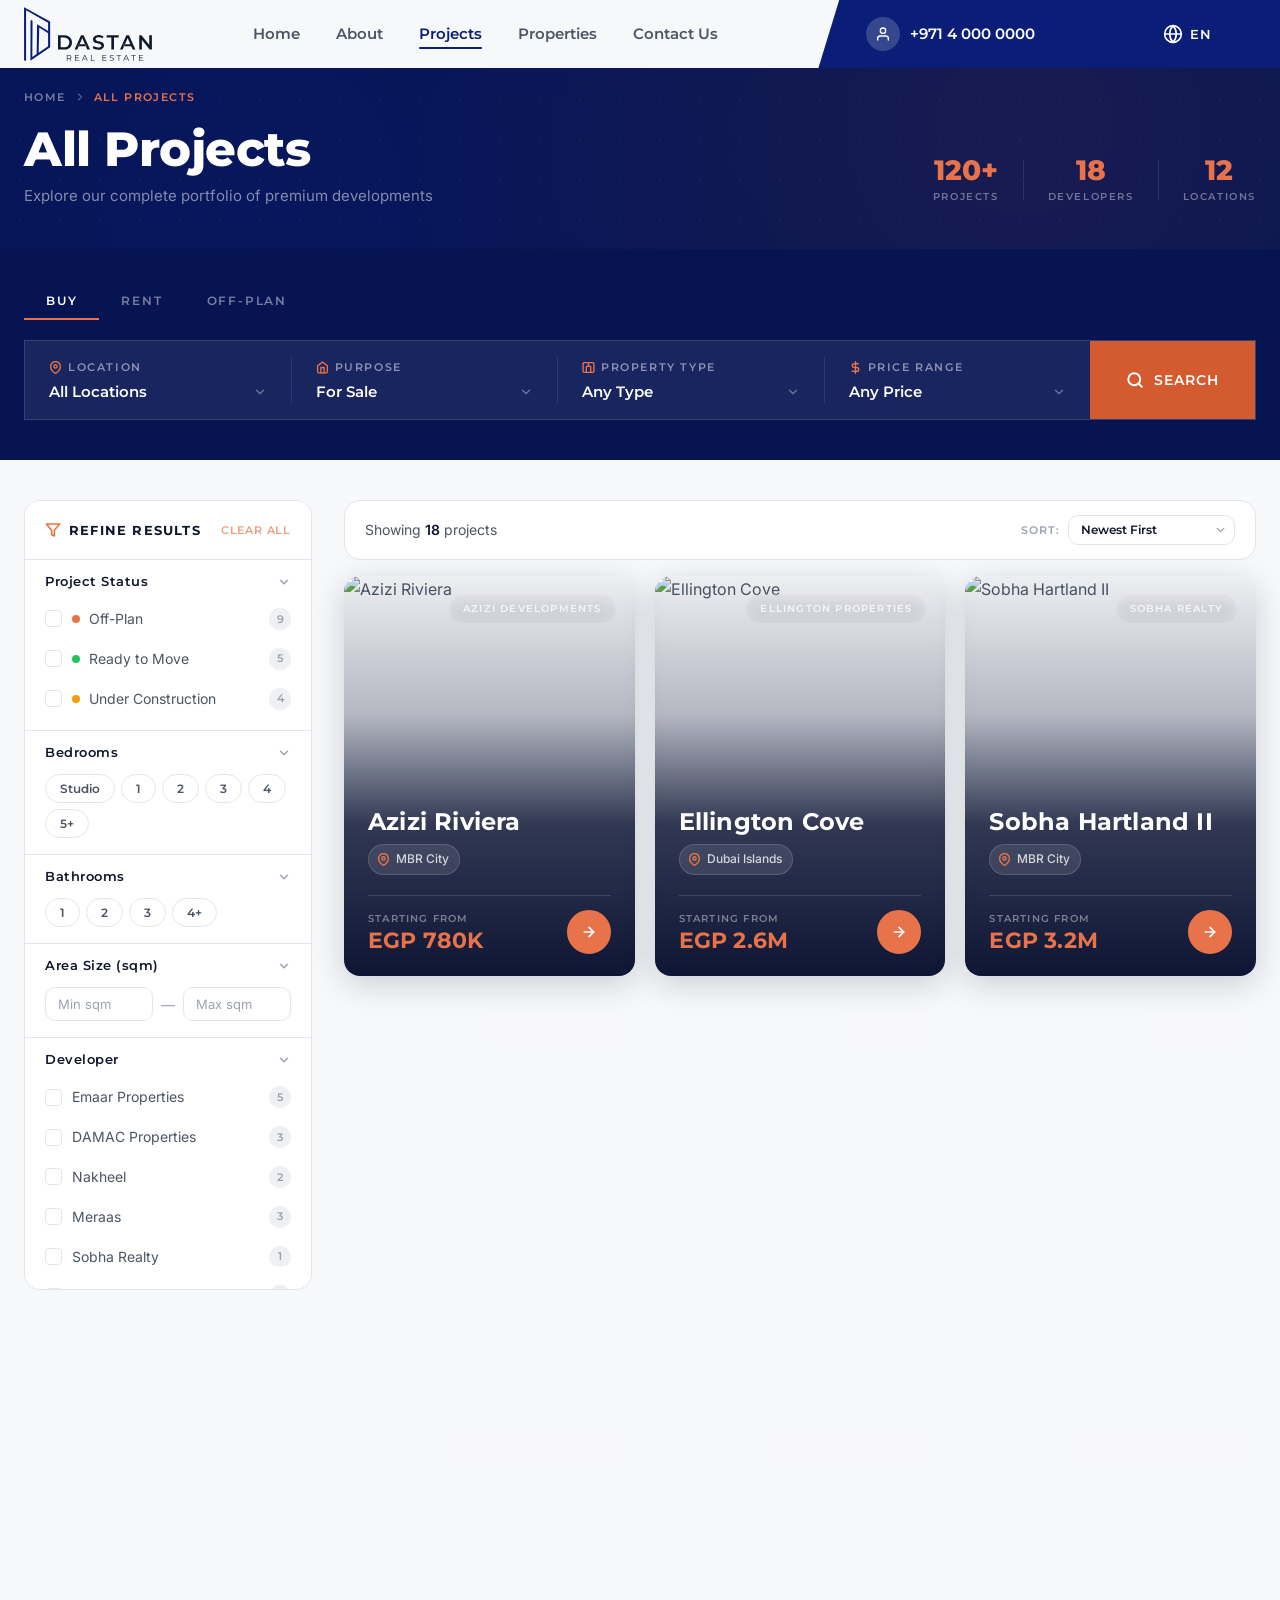
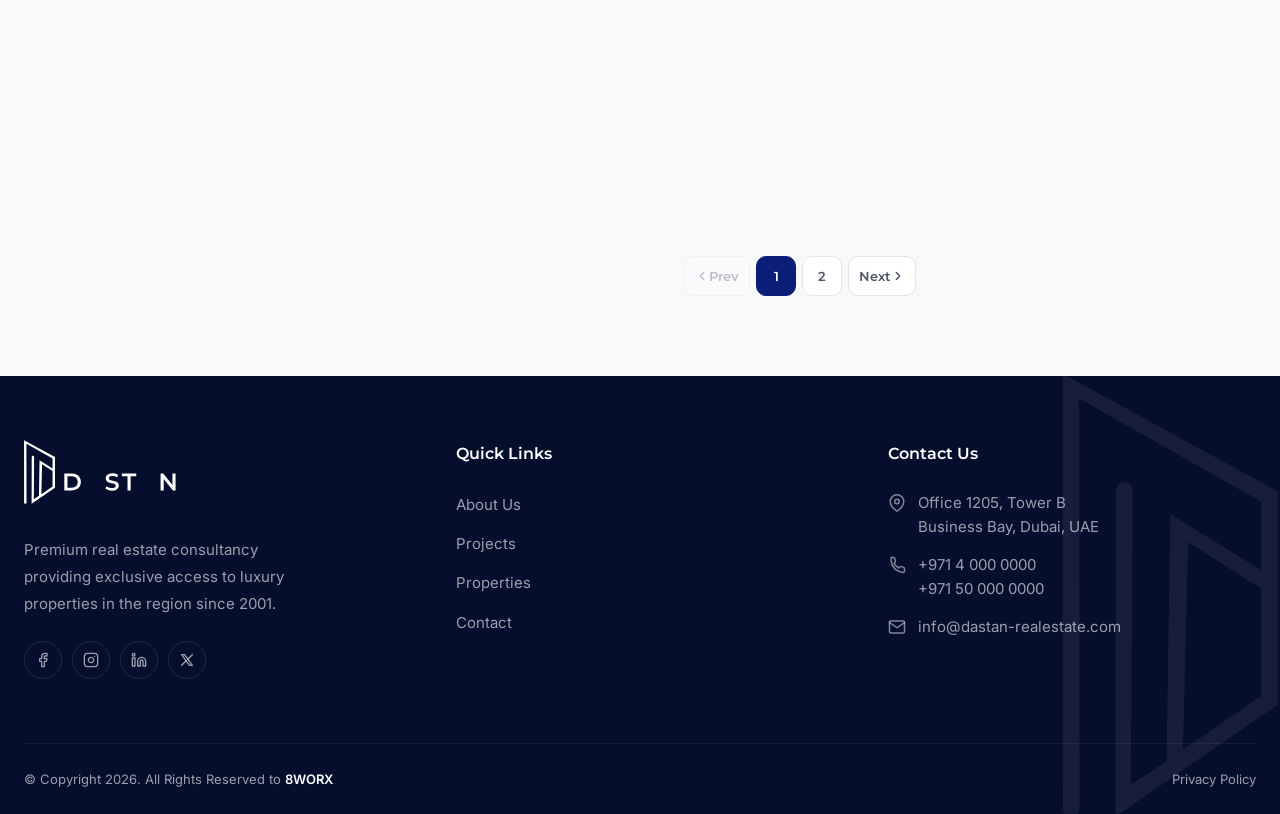
==== projects.html @ 2a930917 "Update header && remove list view" ====
<!doctype html>
<html lang="en">
  <head>
    <meta charset="UTF-8" />
    <meta name="viewport" content="width=device-width, initial-scale=1.0" />
    <meta
      name="description"
      content="Browse all Dastan Real Estate projects — filter by location, type, price, bedrooms, developer and more."
    />
    <title>All Projects — Dastan Real Estate</title>

    <link rel="preconnect" href="https://fonts.googleapis.com" />
    <link rel="preconnect" href="https://fonts.gstatic.com" crossorigin />
    <link
      href="https://fonts.googleapis.com/css2?family=Inter:wght@300;400;500;600;700&family=Montserrat:wght@400;500;600;700;800&display=swap"
      rel="stylesheet"
    />
    <link
      rel="stylesheet"
      href="https://cdn.jsdelivr.net/npm/swiper@11/swiper-bundle.min.css"
    />
    <link rel="stylesheet" href="css/style.css" />
    <link rel="stylesheet" href="css/projects.css" />
    <link rel="icon" type="image/svg+xml" href="assets/favicon.svg" />
  </head>
  <body class="projects-body">
    <!-- ========== NAVBAR ========== -->
    <nav class="navbar" id="navbar">
      <div class="container navbar__inner">
        <a
          href="index.html"
          class="navbar__logo"
          aria-label="Dastan Real Estate — home"
        >
          <svg
            class="navbar__logo-svg"
            viewBox="0 0 488 206"
            fill="none"
            xmlns="http://www.w3.org/2000/svg"
          >
            <path
              fill-rule="evenodd"
              clip-rule="evenodd"
              d="M99.7 55.09V153.6L24.49 205.39L24.83 54.73C24.79 53.7 25.16 52.72 25.86 51.96C26.55 51.19 27.51 50.75 28.55 50.71C29.56 50.7 30.55 51.02 31.32 51.73C32.09 52.44 32.54 53.39 32.58 54.43L31.69 190.63L48.21 179.72L49.99 65.45L91.95 91.35V59.81L7.87 12.09L8.03999 201.34C8.13999 203.46 6.48 205.28 4.34 205.38L4.16 205.39C2.09 205.39 0.389993 203.75 0.289993 201.68L0.169998 0.559998L99.7 55.09ZM58.2 78.4L55.78 174.37L91.95 149.57V100.07L58.2 78.4Z"
              fill="#0A1E77"
            />
            <path
              fill-rule="evenodd"
              clip-rule="evenodd"
              d="M129.78 162.21V107.98H153.48C159.373 107.98 164.54 109.117 168.98 111.39C173.42 113.663 176.88 116.813 179.36 120.84C181.84 124.873 183.08 129.627 183.08 135.1C183.08 140.52 181.84 145.257 179.36 149.31C176.88 153.363 173.42 156.527 168.98 158.8C164.54 161.073 159.373 162.21 153.48 162.21H129.78ZM139.85 153.69H153.02C157.093 153.69 160.62 152.917 163.6 151.37C166.567 149.817 168.86 147.643 170.48 144.85C172.113 142.063 172.93 138.813 172.93 135.1C172.93 131.327 172.113 128.06 170.48 125.3C168.86 122.54 166.567 120.383 163.6 118.83C160.62 117.283 157.093 116.51 153.02 116.51H139.85V153.69Z"
              fill="currentColor"
            />
            <path
              fill-rule="evenodd"
              clip-rule="evenodd"
              d="M193.07 162.21L217.47 107.99H227.38L251.87 162.21H241.33L235.94 149.66H239.01L236.3 141.76H232.55L222.35 118.03L212.2 141.76H207.01L204.3 149.66H208.82L203.45 162.21H193.07ZM235.95 149.66L232.55 141.76H212.2L208.82 149.66H235.95Z"
              fill="currentColor"
            />
            <path
              d="M212.2 141.76H207.01L204.3 149.66H208.82L212.2 141.76Z"
              fill="currentColor"
            />
            <path
              d="M235.95 149.66H239.01L236.3 141.76H232.55L235.95 149.66Z"
              fill="currentColor"
            />
            <path
              d="M283.32 162.98C279.087 162.98 275.033 162.373 271.16 161.16C267.28 159.953 264.207 158.39 261.94 156.47L265.43 148.65C267.59 150.357 270.273 151.777 273.48 152.91C276.68 154.05 279.96 154.62 283.32 154.62C286.16 154.613 288.457 154.3 290.21 153.68C291.97 153.067 293.263 152.23 294.09 151.17C294.91 150.117 295.323 148.917 295.33 147.57C295.33 145.923 294.733 144.593 293.54 143.58C292.353 142.573 290.817 141.77 288.93 141.17C287.05 140.577 284.96 140.027 282.66 139.52C280.36 138.993 278.063 138.383 275.77 137.69C273.463 136.997 271.37 136.093 269.49 134.98C267.603 133.873 266.067 132.39 264.88 130.53C263.693 128.67 263.1 126.293 263.1 123.4C263.093 120.46 263.88 117.76 265.46 115.3C267.033 112.853 269.433 110.893 272.66 109.42C275.893 107.94 279.987 107.2 284.94 107.2C288.193 107.207 291.42 107.623 294.62 108.45C297.827 109.277 300.617 110.463 302.99 112.01L299.82 119.84C297.387 118.393 294.88 117.32 292.3 116.62C289.72 115.92 287.243 115.57 284.87 115.57C282.083 115.57 279.823 115.907 278.09 116.58C276.357 117.253 275.093 118.13 274.3 119.21C273.493 120.297 273.09 121.537 273.09 122.93C273.097 124.583 273.677 125.913 274.83 126.92C275.997 127.927 277.523 128.713 279.41 129.28C281.29 129.853 283.393 130.41 285.72 130.95C288.047 131.497 290.357 132.103 292.65 132.77C294.943 133.443 297.037 134.323 298.93 135.41C300.817 136.497 302.337 137.967 303.49 139.82C304.657 141.68 305.24 144.03 305.24 146.87C305.24 149.763 304.453 152.437 302.88 154.89C301.307 157.343 298.893 159.307 295.64 160.78C292.38 162.247 288.273 162.98 283.32 162.98Z"
              fill="currentColor"
            />
            <path
              d="M333.21 162.21V116.5H315.23V107.98H361.25V116.5H343.27V162.21H333.21Z"
              fill="currentColor"
            />
            <path
              fill-rule="evenodd"
              clip-rule="evenodd"
              d="M366.2 162.21L390.61 107.99H400.52L425 162.21H414.47L409.08 149.66L405.68 141.76L395.49 118.03L385.34 141.76H380.15L377.44 149.66H381.95L376.59 162.21H366.2ZM409.07 149.66L405.68 141.76H385.33L381.95 149.66H409.07Z"
              fill="currentColor"
            />
            <path
              d="M385.33 141.76H380.15L377.44 149.66H381.95L385.33 141.76Z"
              fill="currentColor"
            />
            <path
              d="M439.64 162.21V107.98H447.93L481.94 149.73H477.84V107.98H487.83V162.21H479.54L445.53 120.46H449.63V162.21H439.64Z"
              fill="currentColor"
            />
            <path
              fill-rule="evenodd"
              clip-rule="evenodd"
              d="M163.4 205.19V183.36H171.58C173.427 183.36 175.017 183.657 176.35 184.25C177.677 184.843 178.697 185.697 179.41 186.81C180.13 187.923 180.49 189.27 180.49 190.85C180.49 192.383 180.13 193.71 179.41 194.83C178.697 195.943 177.677 196.793 176.35 197.38C176.077 197.5 175.793 197.61 175.5 197.71L180.84 205.19H178.31L173.33 198.17C172.777 198.237 172.193 198.27 171.58 198.27H165.71V205.19H163.4ZM165.71 196.31H164.68L165.71 197.39V196.31ZM171.52 196.31C173.7 196.31 175.357 195.833 176.49 194.88C177.623 193.92 178.19 192.577 178.19 190.85C178.19 189.103 177.623 187.753 176.49 186.8C175.357 185.84 173.7 185.36 171.52 185.36H165.71V196.31H171.52ZM165.72 185.36V184.27L164.69 185.36H165.72Z"
              fill="currentColor"
            />
            <path
              fill-rule="evenodd"
              clip-rule="evenodd"
              d="M196.99 203.2H210.12V205.19H194.69V183.36H209.65V185.36H196.99V193.12H196.74V195.09H196.99V203.2ZM208.28 195.08V193.12H196.99V195.08H208.28Z"
              fill="currentColor"
            />
            <path
              fill-rule="evenodd"
              clip-rule="evenodd"
              d="M220.8 205.19L230.77 183.36H233.05L243.03 205.19H240.59L237.99 199.36H238.79L238.1 197.49H237.15L231.9 185.74L226.64 197.49H225.4L224.72 199.36H225.8L223.2 205.19H220.8ZM237.99 199.36L237.15 197.49H226.64L225.81 199.36H237.99Z"
              fill="currentColor"
            />
            <path
              d="M255.38 205.19V183.36H257.69V203.19H269.92V205.19H255.38Z"
              fill="currentColor"
            />
            <path
              fill-rule="evenodd"
              clip-rule="evenodd"
              d="M301.7 203.2H314.83V205.19H299.39V183.36H314.36V185.36H301.7V193.12H301.45V195.09H301.7V203.2ZM312.99 195.08V193.12H301.7V195.08H312.99Z"
              fill="currentColor"
            />
            <path
              d="M335.01 205.38C333.39 205.38 331.837 205.113 330.35 204.58C328.857 204.053 327.707 203.373 326.9 202.54L327.81 200.76C328.577 201.513 329.61 202.143 330.91 202.65C332.203 203.163 333.57 203.42 335.01 203.42C336.383 203.42 337.5 203.247 338.36 202.9C339.227 202.56 339.86 202.1 340.26 201.52L340.87 199.58C340.877 198.733 340.633 198.047 340.14 197.52L338.22 196.29C337.433 195.99 336.56 195.727 335.6 195.5C334.647 195.267 333.69 195.02 332.73 194.76C331.777 194.5 330.897 194.15 330.09 193.71L328.16 191.98C327.673 191.267 327.43 190.327 327.43 189.16C327.43 188.08 327.713 187.087 328.28 186.18C328.853 185.273 329.733 184.547 330.92 184C332.113 183.447 333.633 183.173 335.48 183.18C336.707 183.18 337.923 183.35 339.13 183.69C340.337 184.03 341.373 184.5 342.24 185.1L341.47 186.94C340.53 186.32 339.537 185.863 338.49 185.57C337.437 185.283 336.423 185.14 335.45 185.14C334.137 185.14 333.053 185.317 332.2 185.67C331.347 186.023 330.72 186.497 330.32 187.09L329.71 189.1C329.71 189.953 329.953 190.64 330.44 191.16L332.37 192.38C333.17 192.667 334.05 192.927 335.01 193.16C335.97 193.387 336.92 193.633 337.86 193.9C338.807 194.173 339.68 194.523 340.48 194.95C341.287 195.37 341.933 195.937 342.42 196.65C342.907 197.357 343.15 198.283 343.15 199.43C343.15 200.483 342.86 201.463 342.28 202.37C341.693 203.27 340.803 204 339.61 204.56C338.417 205.107 336.883 205.38 335.01 205.38Z"
              fill="currentColor"
            />
            <path
              d="M360.83 205.19V185.36H353.16V183.36H370.81V185.36H363.14V205.19H360.83Z"
              fill="currentColor"
            />
            <path
              fill-rule="evenodd"
              clip-rule="evenodd"
              d="M378.65 205.19L388.63 183.36H390.91L400.89 205.19H398.45L395.84 199.36H396.64L395.95 197.49H395L389.75 185.74L384.49 197.49H383.26L382.58 199.36H383.66L381.05 205.19H378.65ZM395.84 199.36L395 197.49H384.5L383.66 199.36H395.84Z"
              fill="currentColor"
            />
            <path
              d="M416.38 205.19V185.36H408.71V183.36H426.37V185.36H418.69V205.19H416.38Z"
              fill="currentColor"
            />
            <path
              fill-rule="evenodd"
              clip-rule="evenodd"
              d="M441.08 203.2H454.21V205.19H438.78V183.36H453.75V185.36H441.08V193.12H440.83V195.09H441.08V203.2ZM452.38 195.08V193.12H441.08V195.08H452.38Z"
              fill="currentColor"
            />
          </svg>
        </a>

        <ul class="navbar__menu" id="navMenu">
          <li><a href="index.html" class="navbar__link">Home</a></li>
          <li><a href="#" class="navbar__link">About</a></li>
          <li>
            <a href="projects.html" class="navbar__link navbar__link--active"
              >Projects</a
            >
          </li>
          <li>
            <a href="#" class="navbar__link">Properties</a>
          </li>
          <li>
            <a href="#" class="navbar__link">Contact Us</a>
          </li>
        </ul>

        <div class="navbar__cta-group">
          <a href="tel:+97140000000" class="navbar__phone">
            <span class="navbar__phone-icon">
              <svg
                xmlns="http://www.w3.org/2000/svg"
                viewBox="0 0 24 24"
                width="16"
                height="16"
                fill="none"
                stroke="currentColor"
                stroke-width="2"
                stroke-linecap="round"
                stroke-linejoin="round"
              >
                <path d="M20 21v-2a4 4 0 0 0-4-4H8a4 4 0 0 0-4 4v2" />
                <circle cx="12" cy="7" r="4" />
              </svg>
            </span>
            <span class="navbar__phone-num">+971 4 000 0000</span>
          </a>
          <button
            class="navbar__lang"
            id="langToggle"
            aria-label="Switch language"
            data-lang="EN"
          >
            <svg
              xmlns="http://www.w3.org/2000/svg"
              viewBox="0 0 24 24"
              width="20"
              height="20"
              fill="none"
              stroke="currentColor"
              stroke-width="2"
              stroke-linecap="round"
              stroke-linejoin="round"
            >
              <circle cx="12" cy="12" r="10" />
              <path d="M2 12h20" />
              <path
                d="M12 2a15.3 15.3 0 0 1 4 10 15.3 15.3 0 0 1-4 10 15.3 15.3 0 0 1-4-10 15.3 15.3 0 0 1 4-10z"
              />
            </svg>
            <span class="navbar__lang-label">EN</span>
          </button>
        </div>

        <button
          class="navbar__toggle"
          id="navToggle"
          aria-label="Toggle navigation"
        >
          <span class="navbar__toggle-bar"></span>
          <span class="navbar__toggle-bar"></span>
          <span class="navbar__toggle-bar"></span>
        </button>
      </div>
    </nav>

    <!-- ========== PAGE HEADER ========== -->
    <header class="page-header">
      <div class="page-header__pattern"></div>
      <div class="container page-header__inner">
        <div class="page-header__content">
          <nav class="page-header__breadcrumb" aria-label="Breadcrumb">
            <a href="index.html" class="page-header__crumb">Home</a>
            <svg
              xmlns="http://www.w3.org/2000/svg"
              width="12"
              height="12"
              viewBox="0 0 24 24"
              fill="none"
              stroke="currentColor"
              stroke-width="2.5"
              stroke-linecap="round"
              stroke-linejoin="round"
            >
              <polyline points="9 18 15 12 9 6" />
            </svg>
            <span class="page-header__crumb page-header__crumb--active"
              >All Projects</span
            >
          </nav>
          <h1 class="page-header__title">All Projects</h1>
          <p class="page-header__subtitle">
            Explore our complete portfolio of premium developments
          </p>
        </div>
        <div class="page-header__stats">
          <div class="page-header__stat">
            <span class="page-header__stat-value">120+</span>
            <span class="page-header__stat-label">Projects</span>
          </div>
          <div class="page-header__stat-div"></div>
          <div class="page-header__stat">
            <span class="page-header__stat-value">18</span>
            <span class="page-header__stat-label">Developers</span>
          </div>
          <div class="page-header__stat-div"></div>
          <div class="page-header__stat">
            <span class="page-header__stat-value">12</span>
            <span class="page-header__stat-label">Locations</span>
          </div>
        </div>
      </div>
    </header>

    <!-- ========== FILTER BANNER (Basic — same as Home) ========== -->
    <section class="filter-banner" id="filter">
      <div class="container">
        <div class="filter-banner__inner">
          <div
            class="filter-banner__tabs"
            role="tablist"
            aria-label="Property purpose"
          >
            <button
              class="filter-banner__tab filter-banner__tab--active"
              role="tab"
              aria-selected="true"
              data-purpose="buy"
            >
              Buy
            </button>
            <button
              class="filter-banner__tab"
              role="tab"
              aria-selected="false"
              data-purpose="rent"
            >
              Rent
            </button>
            <button
              class="filter-banner__tab"
              role="tab"
              aria-selected="false"
              data-purpose="offplan"
            >
              Off-Plan
            </button>
          </div>

          <form
            class="filter-banner__form"
            id="basicFilterForm"
            aria-label="Property search filters"
          >
            <!-- Location -->
            <div class="filter-banner__field">
              <label class="filter-banner__label" for="filterLocation">
                <svg
                  xmlns="http://www.w3.org/2000/svg"
                  width="13"
                  height="13"
                  viewBox="0 0 24 24"
                  fill="none"
                  stroke="currentColor"
                  stroke-width="2.5"
                  stroke-linecap="round"
                  stroke-linejoin="round"
                >
                  <path d="M21 10c0 7-9 13-9 13s-9-6-9-13a9 9 0 0 1 18 0z" />
                  <circle cx="12" cy="10" r="3" />
                </svg>
                Location
              </label>
              <div class="filter-banner__select-wrap">
                <select
                  class="filter-banner__select"
                  id="filterLocation"
                  aria-label="Select location"
                >
                  <option value="">All Locations</option>
                  <option value="dubai-marina">Dubai Marina</option>
                  <option value="downtown">Downtown Dubai</option>
                  <option value="palm">Palm Jumeirah</option>
                  <option value="business-bay">Business Bay</option>
                  <option value="jumeirah">Jumeirah</option>
                  <option value="jvc">Jumeirah Village Circle</option>
                  <option value="difc">DIFC</option>
                  <option value="creek">Dubai Creek Harbour</option>
                  <option value="hills">Dubai Hills Estate</option>
                  <option value="meydan">Meydan City</option>
                </select>
                <svg
                  class="filter-banner__chevron"
                  xmlns="http://www.w3.org/2000/svg"
                  width="14"
                  height="14"
                  viewBox="0 0 24 24"
                  fill="none"
                  stroke="currentColor"
                  stroke-width="2.5"
                  stroke-linecap="round"
                  stroke-linejoin="round"
                >
                  <polyline points="6 9 12 15 18 9" />
                </svg>
              </div>
            </div>

            <div class="filter-banner__divider" aria-hidden="true"></div>

            <!-- Purpose -->
            <div class="filter-banner__field">
              <label class="filter-banner__label" for="filterPurpose">
                <svg
                  xmlns="http://www.w3.org/2000/svg"
                  width="13"
                  height="13"
                  viewBox="0 0 24 24"
                  fill="none"
                  stroke="currentColor"
                  stroke-width="2.5"
                  stroke-linecap="round"
                  stroke-linejoin="round"
                >
                  <path d="M3 9l9-7 9 7v11a2 2 0 0 1-2 2H5a2 2 0 0 1-2-2z" />
                  <polyline points="9 22 9 12 15 12 15 22" />
                </svg>
                Purpose
              </label>
              <div class="filter-banner__select-wrap">
                <select
                  class="filter-banner__select"
                  id="filterPurpose"
                  aria-label="Select purpose"
                >
                  <option value="buy">For Sale</option>
                  <option value="rent">For Rent</option>
                  <option value="offplan">Off-Plan</option>
                  <option value="commercial">Commercial</option>
                </select>
                <svg
                  class="filter-banner__chevron"
                  xmlns="http://www.w3.org/2000/svg"
                  width="14"
                  height="14"
                  viewBox="0 0 24 24"
                  fill="none"
                  stroke="currentColor"
                  stroke-width="2.5"
                  stroke-linecap="round"
                  stroke-linejoin="round"
                >
                  <polyline points="6 9 12 15 18 9" />
                </svg>
              </div>
            </div>

            <div class="filter-banner__divider" aria-hidden="true"></div>

            <!-- Property Type -->
            <div class="filter-banner__field">
              <label class="filter-banner__label" for="filterType">
                <svg
                  xmlns="http://www.w3.org/2000/svg"
                  width="13"
                  height="13"
                  viewBox="0 0 24 24"
                  fill="none"
                  stroke="currentColor"
                  stroke-width="2.5"
                  stroke-linecap="round"
                  stroke-linejoin="round"
                >
                  <rect x="2" y="3" width="20" height="18" rx="2" />
                  <path d="M8 21V10h8v11" />
                  <path d="M12 3v7" />
                </svg>
                Property Type
              </label>
              <div class="filter-banner__select-wrap">
                <select
                  class="filter-banner__select"
                  id="filterType"
                  aria-label="Select property type"
                >
                  <option value="">Any Type</option>
                  <option value="apartment">Apartment</option>
                  <option value="villa">Villa</option>
                  <option value="townhouse">Townhouse</option>
                  <option value="penthouse">Penthouse</option>
                  <option value="studio">Studio</option>
                  <option value="office">Office Space</option>
                </select>
                <svg
                  class="filter-banner__chevron"
                  xmlns="http://www.w3.org/2000/svg"
                  width="14"
                  height="14"
                  viewBox="0 0 24 24"
                  fill="none"
                  stroke="currentColor"
                  stroke-width="2.5"
                  stroke-linecap="round"
                  stroke-linejoin="round"
                >
                  <polyline points="6 9 12 15 18 9" />
                </svg>
              </div>
            </div>

            <div class="filter-banner__divider" aria-hidden="true"></div>

            <!-- Price Range -->
            <div class="filter-banner__field">
              <label class="filter-banner__label" for="filterPrice">
                <svg
                  xmlns="http://www.w3.org/2000/svg"
                  width="13"
                  height="13"
                  viewBox="0 0 24 24"
                  fill="none"
                  stroke="currentColor"
                  stroke-width="2.5"
                  stroke-linecap="round"
                  stroke-linejoin="round"
                >
                  <line x1="12" y1="1" x2="12" y2="23" />
                  <path d="M17 5H9.5a3.5 3.5 0 0 0 0 7h5a3.5 3.5 0 0 1 0 7H6" />
                </svg>
                Price Range
              </label>
              <div class="filter-banner__select-wrap">
                <select
                  class="filter-banner__select"
                  id="filterPrice"
                  aria-label="Select price range"
                >
                  <option value="">Any Price</option>
                  <option value="0-500k">Under EGP 500K</option>
                  <option value="500k-1m">EGP 500K – 1M</option>
                  <option value="1m-3m">EGP 1M – 3M</option>
                  <option value="3m-5m">EGP 3M – 5M</option>
                  <option value="5m-10m">EGP 5M – 10M</option>
                  <option value="10m+">EGP 10M+</option>
                </select>
                <svg
                  class="filter-banner__chevron"
                  xmlns="http://www.w3.org/2000/svg"
                  width="14"
                  height="14"
                  viewBox="0 0 24 24"
                  fill="none"
                  stroke="currentColor"
                  stroke-width="2.5"
                  stroke-linecap="round"
                  stroke-linejoin="round"
                >
                  <polyline points="6 9 12 15 18 9" />
                </svg>
              </div>
            </div>

            <button
              type="submit"
              class="filter-banner__search-btn"
              aria-label="Search properties"
            >
              <svg
                xmlns="http://www.w3.org/2000/svg"
                width="18"
                height="18"
                viewBox="0 0 24 24"
                fill="none"
                stroke="currentColor"
                stroke-width="2.5"
                stroke-linecap="round"
                stroke-linejoin="round"
              >
                <circle cx="11" cy="11" r="8" />
                <line x1="21" y1="21" x2="16.65" y2="16.65" />
              </svg>
              <span>Search</span>
            </button>
          </form>
        </div>
      </div>
    </section>

    <!-- ========== PROJECTS PAGE MAIN ========== -->
    <main class="projects-page">
      <div class="container">
        <div class="projects-page__layout">
          <!-- ===== ADVANCED FILTERS SIDEBAR ===== -->
          <aside
            class="filters-sidebar"
            id="filtersSidebar"
            aria-label="Advanced filters"
          >
            <div class="filters-sidebar__header">
              <h2 class="filters-sidebar__title">
                <svg
                  xmlns="http://www.w3.org/2000/svg"
                  width="16"
                  height="16"
                  viewBox="0 0 24 24"
                  fill="none"
                  stroke="currentColor"
                  stroke-width="2.5"
                  stroke-linecap="round"
                  stroke-linejoin="round"
                >
                  <polygon
                    points="22 3 2 3 10 12.46 10 19 14 21 14 12.46 22 3"
                  />
                </svg>
                Refine Results
              </h2>
              <button class="filters-sidebar__clear-all" id="clearAllFilters">
                Clear All
              </button>
            </div>

            <!-- Status -->
            <div class="filter-section" data-section="status">
              <button class="filter-section__toggle" aria-expanded="true">
                Project Status
                <svg
                  class="filter-section__chevron"
                  xmlns="http://www.w3.org/2000/svg"
                  width="14"
                  height="14"
                  viewBox="0 0 24 24"
                  fill="none"
                  stroke="currentColor"
                  stroke-width="2.5"
                  stroke-linecap="round"
                  stroke-linejoin="round"
                >
                  <polyline points="6 9 12 15 18 9" />
                </svg>
              </button>
              <div class="filter-section__body">
                <label class="filter-check">
                  <input
                    type="checkbox"
                    name="status"
                    value="offplan"
                    class="adv-filter"
                  />
                  <span class="filter-check__box"></span>
                  <span
                    class="filter-check__dot filter-check__dot--offplan"
                  ></span>
                  Off-Plan
                  <span class="filter-check__count" data-count="offplan"
                    >9</span
                  >
                </label>
                <label class="filter-check">
                  <input
                    type="checkbox"
                    name="status"
                    value="ready"
                    class="adv-filter"
                  />
                  <span class="filter-check__box"></span>
                  <span
                    class="filter-check__dot filter-check__dot--ready"
                  ></span>
                  Ready to Move
                  <span class="filter-check__count" data-count="ready">5</span>
                </label>
                <label class="filter-check">
                  <input
                    type="checkbox"
                    name="status"
                    value="construction"
                    class="adv-filter"
                  />
                  <span class="filter-check__box"></span>
                  <span
                    class="filter-check__dot filter-check__dot--construction"
                  ></span>
                  Under Construction
                  <span class="filter-check__count" data-count="construction"
                    >4</span
                  >
                </label>
              </div>
            </div>

            <!-- Bedrooms -->
            <div class="filter-section" data-section="beds">
              <button class="filter-section__toggle" aria-expanded="true">
                Bedrooms
                <svg
                  class="filter-section__chevron"
                  xmlns="http://www.w3.org/2000/svg"
                  width="14"
                  height="14"
                  viewBox="0 0 24 24"
                  fill="none"
                  stroke="currentColor"
                  stroke-width="2.5"
                  stroke-linecap="round"
                  stroke-linejoin="round"
                >
                  <polyline points="6 9 12 15 18 9" />
                </svg>
              </button>
              <div class="filter-section__body">
                <div
                  class="filter-pills"
                  id="bedsPills"
                  data-filter="beds"
                  data-multi="true"
                >
                  <button class="filter-pill" data-value="0" type="button">
                    Studio
                  </button>
                  <button class="filter-pill" data-value="1" type="button">
                    1
                  </button>
                  <button class="filter-pill" data-value="2" type="button">
                    2
                  </button>
                  <button class="filter-pill" data-value="3" type="button">
                    3
                  </button>
                  <button class="filter-pill" data-value="4" type="button">
                    4
                  </button>
                  <button class="filter-pill" data-value="5" type="button">
                    5+
                  </button>
                </div>
              </div>
            </div>

            <!-- Bathrooms -->
            <div class="filter-section" data-section="baths">
              <button class="filter-section__toggle" aria-expanded="true">
                Bathrooms
                <svg
                  class="filter-section__chevron"
                  xmlns="http://www.w3.org/2000/svg"
                  width="14"
                  height="14"
                  viewBox="0 0 24 24"
                  fill="none"
                  stroke="currentColor"
                  stroke-width="2.5"
                  stroke-linecap="round"
                  stroke-linejoin="round"
                >
                  <polyline points="6 9 12 15 18 9" />
                </svg>
              </button>
              <div class="filter-section__body">
                <div
                  class="filter-pills"
                  id="bathsPills"
                  data-filter="baths"
                  data-multi="true"
                >
                  <button class="filter-pill" data-value="1" type="button">
                    1
                  </button>
                  <button class="filter-pill" data-value="2" type="button">
                    2
                  </button>
                  <button class="filter-pill" data-value="3" type="button">
                    3
                  </button>
                  <button class="filter-pill" data-value="4" type="button">
                    4+
                  </button>
                </div>
              </div>
            </div>

            <!-- Area Size -->
            <div class="filter-section" data-section="area">
              <button class="filter-section__toggle" aria-expanded="true">
                Area Size (sqm)
                <svg
                  class="filter-section__chevron"
                  xmlns="http://www.w3.org/2000/svg"
                  width="14"
                  height="14"
                  viewBox="0 0 24 24"
                  fill="none"
                  stroke="currentColor"
                  stroke-width="2.5"
                  stroke-linecap="round"
                  stroke-linejoin="round"
                >
                  <polyline points="6 9 12 15 18 9" />
                </svg>
              </button>
              <div class="filter-section__body">
                <div class="filter-range">
                  <input
                    type="number"
                    class="filter-range__input adv-filter"
                    id="areaMin"
                    data-filter="areaMin"
                    placeholder="Min sqm"
                    min="0"
                  />
                  <span class="filter-range__sep">—</span>
                  <input
                    type="number"
                    class="filter-range__input adv-filter"
                    id="areaMax"
                    data-filter="areaMax"
                    placeholder="Max sqm"
                    min="0"
                  />
                </div>
              </div>
            </div>

            <!-- Developer -->
            <div class="filter-section" data-section="developer">
              <button class="filter-section__toggle" aria-expanded="true">
                Developer
                <svg
                  class="filter-section__chevron"
                  xmlns="http://www.w3.org/2000/svg"
                  width="14"
                  height="14"
                  viewBox="0 0 24 24"
                  fill="none"
                  stroke="currentColor"
                  stroke-width="2.5"
                  stroke-linecap="round"
                  stroke-linejoin="round"
                >
                  <polyline points="6 9 12 15 18 9" />
                </svg>
              </button>
              <div class="filter-section__body">
                <label class="filter-check">
                  <input
                    type="checkbox"
                    name="developer"
                    value="emaar"
                    class="adv-filter"
                  />
                  <span class="filter-check__box"></span>
                  Emaar Properties
                  <span class="filter-check__count">5</span>
                </label>
                <label class="filter-check">
                  <input
                    type="checkbox"
                    name="developer"
                    value="damac"
                    class="adv-filter"
                  />
                  <span class="filter-check__box"></span>
                  DAMAC Properties
                  <span class="filter-check__count">3</span>
                </label>
                <label class="filter-check">
                  <input
                    type="checkbox"
                    name="developer"
                    value="nakheel"
                    class="adv-filter"
                  />
                  <span class="filter-check__box"></span>
                  Nakheel
                  <span class="filter-check__count">2</span>
                </label>
                <label class="filter-check">
                  <input
                    type="checkbox"
                    name="developer"
                    value="meraas"
                    class="adv-filter"
                  />
                  <span class="filter-check__box"></span>
                  Meraas
                  <span class="filter-check__count">3</span>
                </label>
                <label class="filter-check">
                  <input
                    type="checkbox"
                    name="developer"
                    value="sobha"
                    class="adv-filter"
                  />
                  <span class="filter-check__box"></span>
                  Sobha Realty
                  <span class="filter-check__count">1</span>
                </label>
                <label class="filter-check">
                  <input
                    type="checkbox"
                    name="developer"
                    value="azizi"
                    class="adv-filter"
                  />
                  <span class="filter-check__box"></span>
                  Azizi Developments
                  <span class="filter-check__count">2</span>
                </label>
                <label class="filter-check">
                  <input
                    type="checkbox"
                    name="developer"
                    value="ellington"
                    class="adv-filter"
                  />
                  <span class="filter-check__box"></span>
                  Ellington Properties
                  <span class="filter-check__count">1</span>
                </label>
              </div>
            </div>

            <!-- Completion Year -->
            <div class="filter-section" data-section="completion">
              <button class="filter-section__toggle" aria-expanded="true">
                Completion Year
                <svg
                  class="filter-section__chevron"
                  xmlns="http://www.w3.org/2000/svg"
                  width="14"
                  height="14"
                  viewBox="0 0 24 24"
                  fill="none"
                  stroke="currentColor"
                  stroke-width="2.5"
                  stroke-linecap="round"
                  stroke-linejoin="round"
                >
                  <polyline points="6 9 12 15 18 9" />
                </svg>
              </button>
              <div class="filter-section__body">
                <label class="filter-check">
                  <input
                    type="checkbox"
                    name="completion"
                    value="2024"
                    class="adv-filter"
                  />
                  <span class="filter-check__box"></span>
                  2024 &amp; Earlier
                  <span class="filter-check__count">4</span>
                </label>
                <label class="filter-check">
                  <input
                    type="checkbox"
                    name="completion"
                    value="2025"
                    class="adv-filter"
                  />
                  <span class="filter-check__box"></span>
                  2025
                  <span class="filter-check__count">5</span>
                </label>
                <label class="filter-check">
                  <input
                    type="checkbox"
                    name="completion"
                    value="2026"
                    class="adv-filter"
                  />
                  <span class="filter-check__box"></span>
                  2026
                  <span class="filter-check__count">4</span>
                </label>
                <label class="filter-check">
                  <input
                    type="checkbox"
                    name="completion"
                    value="2027"
                    class="adv-filter"
                  />
                  <span class="filter-check__box"></span>
                  2027
                  <span class="filter-check__count">4</span>
                </label>
                <label class="filter-check">
                  <input
                    type="checkbox"
                    name="completion"
                    value="2028"
                    class="adv-filter"
                  />
                  <span class="filter-check__box"></span>
                  2028+
                  <span class="filter-check__count">1</span>
                </label>
              </div>
            </div>

            <!-- Payment Plan -->
            <div class="filter-section" data-section="payment">
              <button class="filter-section__toggle" aria-expanded="true">
                Payment Plan
                <svg
                  class="filter-section__chevron"
                  xmlns="http://www.w3.org/2000/svg"
                  width="14"
                  height="14"
                  viewBox="0 0 24 24"
                  fill="none"
                  stroke="currentColor"
                  stroke-width="2.5"
                  stroke-linecap="round"
                  stroke-linejoin="round"
                >
                  <polyline points="6 9 12 15 18 9" />
                </svg>
              </button>
              <div class="filter-section__body">
                <label class="filter-toggle-switch">
                  <input
                    type="checkbox"
                    id="paymentPlanFilter"
                    class="adv-filter"
                    data-filter="paymentPlan"
                  />
                  <span class="filter-toggle-switch__track">
                    <span class="filter-toggle-switch__thumb"></span>
                  </span>
                  <span class="filter-toggle-switch__label"
                    >Payment plan available</span
                  >
                </label>
              </div>
            </div>

            <!-- Furnishing -->
            <div class="filter-section" data-section="furnishing">
              <button class="filter-section__toggle" aria-expanded="false">
                Furnishing
                <svg
                  class="filter-section__chevron"
                  xmlns="http://www.w3.org/2000/svg"
                  width="14"
                  height="14"
                  viewBox="0 0 24 24"
                  fill="none"
                  stroke="currentColor"
                  stroke-width="2.5"
                  stroke-linecap="round"
                  stroke-linejoin="round"
                >
                  <polyline points="6 9 12 15 18 9" />
                </svg>
              </button>
              <div class="filter-section__body filter-section__body--collapsed">
                <div
                  class="filter-pills filter-pills--col"
                  id="furnishingPills"
                  data-filter="furnishing"
                  data-multi="false"
                >
                  <button
                    class="filter-pill"
                    data-value="furnished"
                    type="button"
                  >
                    Furnished
                  </button>
                  <button
                    class="filter-pill"
                    data-value="unfurnished"
                    type="button"
                  >
                    Unfurnished
                  </button>
                  <button class="filter-pill" data-value="semi" type="button">
                    Semi-Furnished
                  </button>
                </div>
              </div>
            </div>

            <!-- Views -->
            <div class="filter-section" data-section="views">
              <button class="filter-section__toggle" aria-expanded="false">
                Views
                <svg
                  class="filter-section__chevron"
                  xmlns="http://www.w3.org/2000/svg"
                  width="14"
                  height="14"
                  viewBox="0 0 24 24"
                  fill="none"
                  stroke="currentColor"
                  stroke-width="2.5"
                  stroke-linecap="round"
                  stroke-linejoin="round"
                >
                  <polyline points="6 9 12 15 18 9" />
                </svg>
              </button>
              <div class="filter-section__body filter-section__body--collapsed">
                <div class="filter-tags" id="viewsTags" data-filter="views">
                  <button class="filter-tag" data-value="sea" type="button">
                    Sea View
                  </button>
                  <button class="filter-tag" data-value="city" type="button">
                    City View
                  </button>
                  <button class="filter-tag" data-value="garden" type="button">
                    Garden View
                  </button>
                  <button class="filter-tag" data-value="pool" type="button">
                    Pool View
                  </button>
                  <button class="filter-tag" data-value="golf" type="button">
                    Golf View
                  </button>
                  <button class="filter-tag" data-value="canal" type="button">
                    Canal View
                  </button>
                  <button class="filter-tag" data-value="creek" type="button">
                    Creek View
                  </button>
                </div>
              </div>
            </div>

            <!-- Amenities -->
            <div class="filter-section" data-section="amenities">
              <button class="filter-section__toggle" aria-expanded="false">
                Amenities
                <svg
                  class="filter-section__chevron"
                  xmlns="http://www.w3.org/2000/svg"
                  width="14"
                  height="14"
                  viewBox="0 0 24 24"
                  fill="none"
                  stroke="currentColor"
                  stroke-width="2.5"
                  stroke-linecap="round"
                  stroke-linejoin="round"
                >
                  <polyline points="6 9 12 15 18 9" />
                </svg>
              </button>
              <div class="filter-section__body filter-section__body--collapsed">
                <div
                  class="filter-tags"
                  id="amenitiesTags"
                  data-filter="amenities"
                >
                  <button class="filter-tag" data-value="pool" type="button">
                    <svg
                      xmlns="http://www.w3.org/2000/svg"
                      width="11"
                      height="11"
                      viewBox="0 0 24 24"
                      fill="none"
                      stroke="currentColor"
                      stroke-width="2"
                      stroke-linecap="round"
                      stroke-linejoin="round"
                    >
                      <path d="M2 12h20M2 18c2-2 4-2 6 0s4 2 6 0 4-2 6 0" />
                    </svg>
                    Pool
                  </button>
                  <button class="filter-tag" data-value="gym" type="button">
                    <svg
                      xmlns="http://www.w3.org/2000/svg"
                      width="11"
                      height="11"
                      viewBox="0 0 24 24"
                      fill="none"
                      stroke="currentColor"
                      stroke-width="2"
                      stroke-linecap="round"
                      stroke-linejoin="round"
                    >
                      <path d="M6 4v16M18 4v16M2 12h4M18 12h4M8 8v8M16 8v8" />
                    </svg>
                    Gym
                  </button>
                  <button class="filter-tag" data-value="parking" type="button">
                    <svg
                      xmlns="http://www.w3.org/2000/svg"
                      width="11"
                      height="11"
                      viewBox="0 0 24 24"
                      fill="none"
                      stroke="currentColor"
                      stroke-width="2"
                      stroke-linecap="round"
                      stroke-linejoin="round"
                    >
                      <rect x="2" y="2" width="20" height="20" rx="2" />
                      <path d="M9 17V7h6a3 3 0 0 1 0 6H9" />
                    </svg>
                    Parking
                  </button>
                  <button
                    class="filter-tag"
                    data-value="concierge"
                    type="button"
                  >
                    Concierge
                  </button>
                  <button class="filter-tag" data-value="spa" type="button">
                    Spa
                  </button>
                  <button class="filter-tag" data-value="kids" type="button">
                    Kids Area
                  </button>
                  <button class="filter-tag" data-value="beach" type="button">
                    Beach Access
                  </button>
                  <button
                    class="filter-tag"
                    data-value="security"
                    type="button"
                  >
                    24/7 Security
                  </button>
                </div>
              </div>
            </div>
          </aside>

          <!-- ===== RESULTS AREA ===== -->
          <section class="projects-results" aria-label="Project listings">
            <!-- Results bar -->
            <div class="results-bar">
              <div class="results-bar__left">
                <span class="results-count" id="resultsCount"
                  >Showing <strong>18</strong> projects</span
                >
              </div>
              <div class="results-bar__right">
                <div class="results-sort-wrap">
                  <label class="results-sort-label" for="resultsSort"
                    >Sort:</label
                  >
                  <div class="results-sort-select-wrap">
                    <select
                      class="results-sort"
                      id="resultsSort"
                      aria-label="Sort results"
                    >
                      <option value="newest">Newest First</option>
                      <option value="price-asc">Price: Low to High</option>
                      <option value="price-desc">Price: High to Low</option>
                      <option value="area-asc">Area: Small to Large</option>
                    </select>
                    <svg
                      class="results-sort-chevron"
                      xmlns="http://www.w3.org/2000/svg"
                      width="13"
                      height="13"
                      viewBox="0 0 24 24"
                      fill="none"
                      stroke="currentColor"
                      stroke-width="2.5"
                      stroke-linecap="round"
                      stroke-linejoin="round"
                    >
                      <polyline points="6 9 12 15 18 9" />
                    </svg>
                  </div>
                </div>
              </div>
            </div>

            <!-- Active filter chips -->
            <div
              class="active-filters"
              id="activeFilters"
              aria-live="polite"
            ></div>

            <!-- Project grid / list -->
            <div class="projects-grid" id="projectsGrid" role="list"></div>

            <!-- Empty state -->
            <div class="projects-empty" id="projectsEmpty" hidden>
              <svg
                xmlns="http://www.w3.org/2000/svg"
                width="48"
                height="48"
                viewBox="0 0 24 24"
                fill="none"
                stroke="currentColor"
                stroke-width="1.5"
                stroke-linecap="round"
                stroke-linejoin="round"
              >
                <circle cx="11" cy="11" r="8" />
                <line x1="21" y1="21" x2="16.65" y2="16.65" />
              </svg>
              <h3>No projects found</h3>
              <p>Try adjusting your filters to see more results.</p>
              <button class="btn btn--primary" id="emptyResetBtn">
                Reset All Filters
              </button>
            </div>

            <!-- Pagination -->
            <nav
              class="pagination"
              id="pagination"
              aria-label="Projects pagination"
            ></nav>
          </section>
        </div>
      </div>
    </main>

    <!-- Mobile Filters Toggle -->
    <button
      class="filters-mobile-btn"
      id="filtersMobileBtn"
      aria-label="Open filters"
      aria-expanded="false"
    >
      <svg
        xmlns="http://www.w3.org/2000/svg"
        width="16"
        height="16"
        viewBox="0 0 24 24"
        fill="none"
        stroke="currentColor"
        stroke-width="2.5"
        stroke-linecap="round"
        stroke-linejoin="round"
      >
        <polygon points="22 3 2 3 10 12.46 10 19 14 21 14 12.46 22 3" />
      </svg>
      Filters
      <span class="filters-mobile-btn__badge" id="filtersBadge" hidden>0</span>
    </button>

    <!-- Mobile overlay -->
    <div class="sidebar-overlay" id="sidebarOverlay" aria-hidden="true"></div>

    <!-- ========== FOOTER ========== -->
    <footer class="footer" id="footer">
      <div class="footer__watermark">
        <img src="assets/logo-pattern.png" alt="" />
      </div>
      <div class="container footer__inner">
        <div class="footer__grid">
          <div class="footer__col">
            <svg
              class="footer__logo"
              viewBox="0 0 488 206"
              fill="none"
              xmlns="http://www.w3.org/2000/svg"
            >
              <path
                fill-rule="evenodd"
                clip-rule="evenodd"
                d="M99.7 55.09V153.6L24.49 205.39L24.83 54.73C24.79 53.7 25.16 52.72 25.86 51.96C26.55 51.19 27.51 50.75 28.55 50.71C29.56 50.7 30.55 51.02 31.32 51.73C32.09 52.44 32.54 53.39 32.58 54.43L31.69 190.63L48.21 179.72L49.99 65.45L91.95 91.35V59.81L7.87 12.09L8.03999 201.34C8.13999 203.46 6.48 205.28 4.34 205.38L4.16 205.39C2.09 205.39 0.389993 203.75 0.289993 201.68L0.169998 0.559998L99.7 55.09ZM58.2 78.4L55.78 174.37L91.95 149.57V100.07L58.2 78.4Z"
                fill="currentColor"
              />
              <path
                fill-rule="evenodd"
                clip-rule="evenodd"
                d="M129.78 162.21V107.98H153.48C159.373 107.98 164.54 109.117 168.98 111.39C173.42 113.663 176.88 116.813 179.36 120.84C181.84 124.873 183.08 129.627 183.08 135.1C183.08 140.52 181.84 145.257 179.36 149.31C176.88 153.363 173.42 156.527 168.98 158.8C164.54 161.073 159.373 162.21 153.48 162.21H129.78ZM139.85 153.69H153.02C157.093 153.69 160.62 152.917 163.6 151.37C166.567 149.817 168.86 147.643 170.48 144.85C172.113 142.063 172.93 138.813 172.93 135.1C172.93 131.327 172.113 128.06 170.48 125.3C168.86 122.54 166.567 120.383 163.6 118.83C160.62 117.283 157.093 116.51 153.02 116.51H139.85V153.69Z"
                fill="currentColor"
              />
              <path
                d="M283.32 162.98C279.087 162.98 275.033 162.373 271.16 161.16C267.28 159.953 264.207 158.39 261.94 156.47L265.43 148.65C267.59 150.357 270.273 151.777 273.48 152.91C276.68 154.05 279.96 154.62 283.32 154.62C286.16 154.613 288.457 154.3 290.21 153.68C291.97 153.067 293.263 152.23 294.09 151.17C294.91 150.117 295.323 148.917 295.33 147.57C295.33 145.923 294.733 144.593 293.54 143.58C292.353 142.573 290.817 141.77 288.93 141.17C287.05 140.577 284.96 140.027 282.66 139.52C280.36 138.993 278.063 138.383 275.77 137.69C273.463 136.997 271.37 136.093 269.49 134.98C267.603 133.873 266.067 132.39 264.88 130.53C263.693 128.67 263.1 126.293 263.1 123.4C263.093 120.46 263.88 117.76 265.46 115.3C267.033 112.853 269.433 110.893 272.66 109.42C275.893 107.94 279.987 107.2 284.94 107.2C288.193 107.207 291.42 107.623 294.62 108.45C297.827 109.277 300.617 110.463 302.99 112.01L299.82 119.84C297.387 118.393 294.88 117.32 292.3 116.62C289.72 115.92 287.243 115.57 284.87 115.57C282.083 115.57 279.823 115.907 278.09 116.58C276.357 117.253 275.093 118.13 274.3 119.21C273.493 120.297 273.09 121.537 273.09 122.93C273.097 124.583 273.677 125.913 274.83 126.92C275.997 127.927 277.523 128.713 279.41 129.28C281.29 129.853 283.393 130.41 285.72 130.95C288.047 131.497 290.357 132.103 292.65 132.77C294.943 133.443 297.037 134.323 298.93 135.41C300.817 136.497 302.337 137.967 303.49 139.82C304.657 141.68 305.24 144.03 305.24 146.87C305.24 149.763 304.453 152.437 302.88 154.89C301.307 157.343 298.893 159.307 295.64 160.78C292.38 162.247 288.273 162.98 283.32 162.98Z"
                fill="currentColor"
              />
              <path
                d="M333.21 162.21V116.5H315.23V107.98H361.25V116.5H343.27V162.21H333.21Z"
                fill="currentColor"
              />
              <path
                d="M439.64 162.21V107.98H447.93L481.94 149.73H477.84V107.98H487.83V162.21H479.54L445.53 120.46H449.63V162.21H439.64Z"
                fill="currentColor"
              />
            </svg>
            <p class="footer__desc">
              Premium real estate consultancy providing exclusive access to
              luxury properties in the region since 2001.
            </p>
            <div class="footer__social">
              <a href="#" class="footer__social-link" aria-label="Facebook"
                ><svg
                  xmlns="http://www.w3.org/2000/svg"
                  viewBox="0 0 24 24"
                  fill="none"
                  stroke="currentColor"
                  stroke-width="2"
                  stroke-linecap="round"
                  stroke-linejoin="round"
                >
                  <path
                    d="M18 2h-3a5 5 0 0 0-5 5v3H7v4h3v8h4v-8h3l1-4h-4V7a1 1 0 0 1 1-1h3z"
                  /></svg
              ></a>
              <a href="#" class="footer__social-link" aria-label="Instagram"
                ><svg
                  xmlns="http://www.w3.org/2000/svg"
                  viewBox="0 0 24 24"
                  fill="none"
                  stroke="currentColor"
                  stroke-width="2"
                  stroke-linecap="round"
                  stroke-linejoin="round"
                >
                  <rect x="2" y="2" width="20" height="20" rx="5" ry="5" />
                  <path d="M16 11.37A4 4 0 1 1 12.63 8 4 4 0 0 1 16 11.37z" />
                  <line x1="17.5" y1="6.5" x2="17.51" y2="6.5" /></svg
              ></a>
              <a href="#" class="footer__social-link" aria-label="LinkedIn"
                ><svg
                  xmlns="http://www.w3.org/2000/svg"
                  viewBox="0 0 24 24"
                  fill="none"
                  stroke="currentColor"
                  stroke-width="2"
                  stroke-linecap="round"
                  stroke-linejoin="round"
                >
                  <path
                    d="M16 8a6 6 0 0 1 6 6v7h-4v-7a2 2 0 0 0-4 0v7h-4v-7a6 6 0 0 1 6-6z"
                  />
                  <rect x="2" y="9" width="4" height="12" />
                  <circle cx="4" cy="4" r="2" /></svg
              ></a>
              <a href="#" class="footer__social-link" aria-label="X"
                ><svg
                  xmlns="http://www.w3.org/2000/svg"
                  viewBox="0 0 24 24"
                  fill="none"
                  stroke="currentColor"
                  stroke-width="2"
                  stroke-linecap="round"
                  stroke-linejoin="round"
                >
                  <path d="M4 4l11.733 16h4.267l-11.733-16z" />
                  <path d="M4 20l6.768-6.768m2.46-2.46L20 4" /></svg
              ></a>
            </div>
          </div>
          <div class="footer__col">
            <h4 class="footer__heading">Quick Links</h4>
            <ul class="footer__links">
              <li>
                <a href="#" class="footer__link">About Us</a>
              </li>
              <li><a href="projects.html" class="footer__link">Projects</a></li>
              <li>
                <a href="#" class="footer__link">Properties</a>
              </li>
              <li>
                <a href="#" class="footer__link">Contact</a>
              </li>
            </ul>
          </div>
          <div class="footer__col">
            <h4 class="footer__heading">Contact Us</h4>
            <div class="footer__contact-item">
              <svg
                class="footer__contact-icon"
                xmlns="http://www.w3.org/2000/svg"
                viewBox="0 0 24 24"
                fill="none"
                stroke="currentColor"
                stroke-width="2"
                stroke-linecap="round"
                stroke-linejoin="round"
              >
                <path d="M21 10c0 7-9 13-9 13s-9-6-9-13a9 9 0 0 1 18 0z" />
                <circle cx="12" cy="10" r="3" />
              </svg>
              <p class="footer__contact-text">
                Office 1205, Tower B<br />Business Bay, Dubai, UAE
              </p>
            </div>
            <div class="footer__contact-item">
              <svg
                class="footer__contact-icon"
                xmlns="http://www.w3.org/2000/svg"
                viewBox="0 0 24 24"
                fill="none"
                stroke="currentColor"
                stroke-width="2"
                stroke-linecap="round"
                stroke-linejoin="round"
              >
                <path
                  d="M22 16.92v3a2 2 0 0 1-2.18 2 19.79 19.79 0 0 1-8.63-3.07A19.5 19.5 0 0 1 4.11 2h3a2 2 0 0 1 2 1.72 12.84 12.84 0 0 0 .7 2.81 2 2 0 0 1-.45 2.11L8.09 9.91a16 16 0 0 0 6 6l1.27-1.27a2 2 0 0 1 2.11-.45 12.84 12.84 0 0 0 2.81.7A2 2 0 0 1 22 16.92z"
                />
              </svg>
              <p class="footer__contact-text">
                +971 4 000 0000<br />+971 50 000 0000
              </p>
            </div>
            <div class="footer__contact-item">
              <svg
                class="footer__contact-icon"
                xmlns="http://www.w3.org/2000/svg"
                viewBox="0 0 24 24"
                fill="none"
                stroke="currentColor"
                stroke-width="2"
                stroke-linecap="round"
                stroke-linejoin="round"
              >
                <path
                  d="M4 4h16c1.1 0 2 .9 2 2v12c0 1.1-.9 2-2 2H4c-1.1 0-2-.9-2-2V6c0-1.1.9-2 2-2z"
                />
                <polyline points="22,6 12,13 2,6" />
              </svg>
              <p class="footer__contact-text">info@dastan-realestate.com</p>
            </div>
          </div>
        </div>
        <div class="footer__bottom">
          <p class="footer__copy">
            &copy; Copyright 2026. All Rights Reserved to
            <span
              ><a href="https://www.8worx.com" target="_blank">8WORX</a></span
            >
          </p>
          <div class="footer__bottom-links">
            <a href="#" class="footer__bottom-link">Privacy Policy</a>
          </div>
        </div>
      </div>
    </footer>

    <script src="https://cdn.jsdelivr.net/npm/swiper@11/swiper-bundle.min.js"></script>
    <script src="js/main.js"></script>
    <script src="js/projects.js"></script>
  </body>
</html>
---- css/style.css ----
/* ============================================
   DASTAN REAL ESTATE — Brand Design System
   Primary: #0A1E77 (Royal Navy)
   BEM Naming Convention
   ============================================ */

/* Register --paint for smooth interpolation */
@property --paint {
  syntax: "<number>";
  inherits: false;
  initial-value: 0;
}

/* ---------- Design Tokens ---------- */
:root {
  /* Brand Colors — from Dastan PDF */
  --color-primary: #0a1e77;
  --color-primary-light: #1a3199;
  --color-primary-dark: #061452;
  --color-primary-rgb: 10, 30, 119;
  --color-primary-bg: rgba(10, 30, 119, 0.06);

  /* Accent — warm complement */
  --color-accent: #e8734a;
  --color-accent-light: #f08b68;
  --color-accent-dark: #d45a30;
  --color-accent-bg: rgba(232, 115, 74, 0.08);

  /* Neutrals */
  --color-white: #ffffff;
  --color-off-white: #f7f8fa;
  --color-light-gray: #eef0f4;
  --color-border: #e2e5eb;
  --color-mid-gray: #9ca3af;
  --color-dark-gray: #6b7280;
  --color-heading: #0f172a;
  --color-body: #4b5563;
  --color-dark: #111827;
  --color-footer-bg: #060e2e;

  /* Typography */
  --font-heading: "Montserrat", sans-serif;
  --font-body: "Inter", sans-serif;

  --fw-regular: 400;
  --fw-medium: 500;
  --fw-semibold: 600;
  --fw-bold: 700;
  --fw-extrabold: 800;

  /* Spacing */
  --space-xs: 0.5rem;
  --space-sm: 1rem;
  --space-md: 1.5rem;
  --space-lg: 2.5rem;
  --space-xl: 4rem;
  --space-2xl: 6rem;
  --space-3xl: 8rem;

  /* Layout */
  --container-max: 1280px;
  --radius-sm: 6px;
  --radius-md: 10px;
  --radius-lg: 16px;
  --radius-xl: 20px;
  --radius-full: 9999px;

  /* Shadows */
  --shadow-sm: 0 1px 3px rgba(0, 0, 0, 0.05);
  --shadow-md: 0 4px 16px rgba(0, 0, 0, 0.07);
  --shadow-lg: 0 8px 32px rgba(0, 0, 0, 0.1);
  --shadow-card: 0 2px 12px rgba(0, 0, 0, 0.05);
  --shadow-search: 0 10px 50px rgba(10, 30, 119, 0.12);

  /* Transitions */
  --ease-out: cubic-bezier(0.25, 0.46, 0.45, 0.94);
  --ease-spring: cubic-bezier(0.34, 1.56, 0.64, 1);
  --transition-fast: 0.2s ease;
  --transition-base: 0.35s var(--ease-out);
  --transition-slow: 0.6s var(--ease-out);
}

/* ---------- Reset ---------- */
*,
*::before,
*::after {
  margin: 0;
  padding: 0;
  box-sizing: border-box;
}

html {
  scroll-behavior: smooth;
  font-size: 16px;
  -webkit-font-smoothing: antialiased;
  -moz-osx-font-smoothing: grayscale;
}

body {
  font-family: var(--font-body);
  font-weight: var(--fw-regular);
  color: var(--color-body);
  background: var(--color-white);
  line-height: 1.7;
  overflow-x: hidden;
}

a {
  text-decoration: none;
  color: inherit;
  transition: color var(--transition-fast);
}
ul,
ol {
  list-style: none;
}
img {
  max-width: 100%;
  height: auto;
  display: block;
}
button {
  font-family: inherit;
  cursor: pointer;
  border: none;
  background: none;
}
input,
select,
textarea {
  font-family: inherit;
  border: none;
  outline: none;
}

/* ---------- Layout ---------- */
.container {
  width: 100%;
  max-width: var(--container-max);
  margin: 0 auto;
  padding: 0 var(--space-md);
}

.section {
  padding: var(--space-2xl) 0;
  position: relative;
}

.section__label {
  display: inline-flex;
  align-items: center;
  gap: 0.5rem;
  font-family: var(--font-heading);
  font-size: 0.8125rem;
  font-weight: var(--fw-semibold);
  letter-spacing: 2.5px;
  text-transform: uppercase;
  color: var(--color-primary);
  margin-bottom: 0.75rem;
}

.section__label-line {
  display: inline-block;
  width: 32px;
  height: 2px;
  background: var(--color-accent);
  border-radius: 2px;
}

.section__title {
  font-family: var(--font-heading);
  font-size: clamp(1.5rem, 3.1vw, 2.4rem);
  font-weight: var(--fw-semibold);
  color: var(--color-heading);
  line-height: 1.2;
  letter-spacing: 0.3px;
  margin-bottom: 0.75rem;
}

.section__subtitle {
  font-size: 1rem;
  color: var(--color-dark-gray);
  max-width: 520px;
  line-height: 1.75;
}

.section__header {
  margin-bottom: var(--space-xl);
}
.section__header--center {
  text-align: center;
}
.section__header--center .section__subtitle {
  margin: 0 auto;
}

/* ---------- Scroll-reveal animations ---------- */
.reveal {
  opacity: 0;
  transform: translateY(35px);
  transition:
    opacity 0.8s var(--ease-out),
    transform 0.8s var(--ease-out);
}

.reveal--visible {
  opacity: 1;
  transform: translateY(0);
}

/* Staggered children */
.reveal-children > * {
  opacity: 0;
  transform: translateY(25px);
  transition:
    opacity 0.6s var(--ease-out),
    transform 0.6s var(--ease-out);
}

.reveal-children--visible > *:nth-child(1) {
  transition-delay: 0s;
}
.reveal-children--visible > *:nth-child(2) {
  transition-delay: 0.1s;
}
.reveal-children--visible > *:nth-child(3) {
  transition-delay: 0.15s;
}
.reveal-children--visible > *:nth-child(4) {
  transition-delay: 0.2s;
}
.reveal-children--visible > *:nth-child(5) {
  transition-delay: 0.25s;
}
.reveal-children--visible > *:nth-child(6) {
  transition-delay: 0.3s;
}

.reveal-children--visible > * {
  opacity: 1;
  transform: translateY(0);
}

/* Reveal from left / right */
.reveal-left {
  opacity: 0;
  transform: translateX(-40px);
  transition:
    opacity 0.8s var(--ease-out),
    transform 0.8s var(--ease-out);
}

.reveal-right {
  opacity: 0;
  transform: translateX(40px);
  transition:
    opacity 0.8s var(--ease-out),
    transform 0.8s var(--ease-out);
}

.reveal-left--visible,
.reveal-right--visible {
  opacity: 1;
  transform: translateX(0);
}

/* ============================================
   BUTTONS
   ============================================ */
.btn {
  display: inline-flex;
  align-items: center;
  justify-content: center;
  gap: 0.5rem;
  font-family: var(--font-heading);
  font-weight: var(--fw-semibold);
  font-size: 0.9375rem;
  padding: 0.875rem 2rem;
  border-radius: var(--radius-sm);
  transition: all var(--transition-base);
  position: relative;
  overflow: hidden;
  letter-spacing: 0.3px;
}

.btn svg {
  width: 18px;
  height: 18px;
}

.btn--primary {
  background: var(--color-primary);
  color: var(--color-white);
}

.btn--primary:hover {
  background: var(--color-primary-light);
  transform: translateY(-2px);
  box-shadow: 0 8px 24px rgba(var(--color-primary-rgb), 0.3);
}

.btn--accent {
  background: var(--color-accent);
  color: var(--color-white);
}

.btn--accent:hover {
  background: var(--color-accent-dark);
  transform: translateY(-2px);
  box-shadow: 0 8px 24px rgba(232, 115, 74, 0.3);
}

.btn--outline {
  background: transparent;
  color: var(--color-heading);
  border: 1.5px solid var(--color-dark);
}

.btn--outline:hover {
  border-color: var(--color-primary);
  color: var(--color-primary);
  transform: translateY(-2px);
}

.btn--white {
  background: var(--color-white);
  color: var(--color-primary);
  font-weight: var(--fw-bold);
}

.btn--white:hover {
  background: var(--color-heading);
  color: var(--color-white);
  transform: translateY(-2px);
}

/* Shine effect on primary buttons */
.btn--primary::after {
  content: "";
  position: absolute;
  top: 0;
  left: -75%;
  width: 50%;
  height: 100%;
  background: linear-gradient(
    120deg,
    transparent,
    rgba(255, 255, 255, 0.2),
    transparent
  );
  transition: left 0.5s ease;
}

.btn--primary:hover::after {
  left: 125%;
}

/* ============================================
   NAVBAR — Homiva-style + orange diagonal CTA
   Diagonal angle matches hero (~16° from vertical)
   ============================================ */
.navbar {
  position: fixed;
  top: 0;
  left: 0;
  width: 100%;
  z-index: 1000;
  background: var(--color-off-white);
  transition: box-shadow var(--transition-base);
  overflow: hidden; /* clips orange panel's right edge */
}

.navbar--scrolled {
  box-shadow: 0 2px 24px rgba(0, 0, 0, 0.06);
}

.navbar__inner {
  display: flex;
  align-items: center;
  gap: 1.5rem;
  min-height: 68px;
  transition: min-height var(--transition-base);
}

.navbar--scrolled .navbar__inner {
  min-height: 64px;
}

.navbar__logo {
  display: flex;
  align-items: center;
  gap: 0.125rem;
  flex-shrink: 0;
  height: 36px;
  color: var(--color-heading);
}

.navbar__logo-svg {
  height: 54px;
  width: auto;
}

/* Center nav links — flex-grow fills middle space */
.navbar__menu {
  display: flex;
  align-items: center;
  justify-content: center;
  gap: 2.25rem;
  flex: 1;
}

.navbar__link {
  font-family: var(--font-heading);
  font-size: 0.9375rem;
  font-weight: var(--fw-semibold);
  color: var(--color-body);
  position: relative;
  padding: 0.25rem 0;
  transition: color var(--transition-fast);
}

.navbar__link::after {
  content: "";
  position: absolute;
  bottom: -2px;
  left: 0;
  width: 0;
  height: 2px;
  background: var(--color-primary);
  border-radius: 2px;
  transition: width var(--transition-base);
}

.navbar__link:hover,
.navbar__link--active {
  color: var(--color-primary);
}

.navbar__link:hover::after,
.navbar__link--active::after {
  width: 100%;
}

/* Language switcher */
.navbar__lang {
  flex-shrink: 0;
  display: inline-flex;
  align-items: center;
  gap: 0.4rem;
  height: 40px;
  color: var(--color-white);
  font-family: var(--font-heading);
  font-weight: var(--fw-semibold);
  font-size: 0.8125rem;
  letter-spacing: 0.08em;
  cursor: pointer;
  transition:
    background var(--transition-fast),
    color var(--transition-fast),
    border-color var(--transition-fast);
}
.navbar__lang:hover {
  opacity: 0.85;
}
.navbar__lang-label {
  line-height: 1;
}

/* ----- Orange diagonal CTA group ----- */
.navbar__cta-group {
  width: 28.85rem;
  position: relative;
  align-self: stretch;
  display: flex;
  align-items: center;
  gap: 8rem;
  flex-shrink: 0;
  padding: 0 1.5rem 0 3rem;
  margin-right: calc(
    (100vw - 100%) / -2
  ); /* extend past container to viewport edge */
  background: var(--color-primary);
  /* Diagonal left edge — angle matches hero polygon(0 0, 68% 0, 52% 100%, 0 100%) */
  clip-path: polygon(1.3rem 0, 100% 0, 100% 100%, 0 100%);
  font-family: var(--font-heading);
}

/* Phone block */
.navbar__phone {
  display: inline-flex;
  align-items: center;
  gap: 0.625rem;
  color: var(--color-white);
  font-weight: var(--fw-semibold);
  font-size: 0.95rem;
  white-space: nowrap;
  transition: opacity var(--transition-fast);
}
.navbar__phone:hover {
  opacity: 0.85;
}

.navbar__phone-icon {
  width: 34px;
  height: 34px;
  border-radius: 50%;
  background: rgba(255, 255, 255, 0.18);
  display: grid;
  place-items: center;
  color: var(--color-white);
  flex-shrink: 0;
}

/* ADD PROPERTY pill */
.navbar__add {
  position: relative;
  overflow: hidden;
  display: inline-flex;
  align-items: center;
  gap: 0.5rem;
  background: transparent;
  color: var(--color-white);
  font-weight: var(--fw-semibold);
  font-size: 0.8125rem;
  letter-spacing: 0.06em;
  padding: 0.5rem 1rem;
  border-radius: 999px;
  border: 1px solid white;
  white-space: nowrap;
  transition: all var(--transition-base);
}

/* Shine sweep — matches .btn--primary */
.navbar__add::after {
  content: "";
  position: absolute;
  top: 0;
  left: -75%;
  width: 50%;
  height: 100%;
  background: linear-gradient(
    120deg,
    transparent,
    rgba(255, 255, 255, 0.25),
    transparent
  );
  transition: left 0.5s ease;
  pointer-events: none;
}

.navbar__add:hover {
  background: var(--color-primary);
}

.navbar__add:hover::after {
  left: 125%;
}

/* Hamburger */
.navbar__toggle {
  display: none;
  flex-direction: column;
  gap: 5px;
  width: 26px;
  flex-shrink: 0;
}

.navbar__toggle-bar {
  width: 100%;
  height: 2.5px;
  background: var(--color-heading);
  border-radius: 2px;
  transition:
    transform var(--transition-base),
    opacity var(--transition-base);
}

.navbar__toggle--active .navbar__toggle-bar:nth-child(1) {
  transform: rotate(45deg) translate(5px, 5px);
}
.navbar__toggle--active .navbar__toggle-bar:nth-child(2) {
  opacity: 0;
}
.navbar__toggle--active .navbar__toggle-bar:nth-child(3) {
  transform: rotate(-45deg) translate(5px, -5px);
}

/* ============================================
   HERO SECTION — Full-bleed diagonal split
   Left = white content, Right = full image slider
   Diagonal line cuts through the viewport
   ============================================ */
.hero {
  position: relative;
  height: 100vh;
  min-height: 680px;
  overflow: hidden;
}

/* ---- Right side: Swiper fills entire right half ---- */
.hero__slider-wrap {
  position: absolute;
  inset: 0;
  z-index: 0;
}

.hero__slider-wrap .swiper {
  width: 100%;
  height: 100%;
}

.hero__slider-wrap .swiper-slide img {
  width: 100%;
  height: 100%;
  object-fit: cover;
  /* Subtle Ken Burns zoom on active slide */
  transform: scale(1.05);
  transition: transform 6s cubic-bezier(0.22, 1, 0.36, 1);
}

.hero__slider-wrap .swiper-slide-active img {
  transform: scale(1);
}

/* ---- Left panel: light-gray diagonal overlay on top of slider ---- */
.hero__bg-left {
  position: absolute;
  inset: 0;
  background: rgba(255, 255, 255, 0.8);
  /* Diagonal: covers left ~65%, angled cut */
  clip-path: polygon(0 0, 68% 0, 52% 100%, 0 100%);
  z-index: 2;
}

/* Subtle shadow along the diagonal edge */
.hero__bg-left::after {
  content: "";
  position: absolute;
  top: 0;
  right: -40px;
  width: 80px;
  height: 100%;
  background: linear-gradient(to right, rgba(0, 0, 0, 0.06), transparent);
  transform: skewX(-10deg);
  pointer-events: none;
}

/* The right bg div is no longer needed visually but kept for structure */
.hero__bg-right {
  display: none;
}

/* Decorative dot grids */
.hero__dots {
  position: absolute;
  width: 80px;
  height: 80px;
  background-image: radial-gradient(
    circle,
    rgba(var(--color-primary-rgb), 0.1) 1.5px,
    transparent 1.5px
  );
  background-size: 12px 12px;
  pointer-events: none;
  z-index: 3;
}

.hero__dots--tl {
  top: 20%;
  left: 2%;
}
.hero__dots--br {
  bottom: 18%;
  left: 32%;
}

/* ---- Content grid overlaid ---- */
.hero__inner {
  position: relative;
  z-index: 4;
  display: grid;
  grid-template-columns: 65% 35%;
  height: 100%;
  align-items: center;
}

/* ---- Left: static content ---- */
.hero__content {
  max-width: 600px;
  padding-top: 100px; /* below navbar */
}

.hero__badge {
  display: inline-flex;
  align-items: center;
  gap: 0.5rem;
  background: var(--color-accent);
  color: var(--color-white);
  font-family: var(--font-heading);
  font-size: 0.75rem;
  font-weight: var(--fw-semibold);
  padding: 0.4rem 1rem;
  border-radius: var(--radius-full);
  margin-bottom: var(--space-xs);
  letter-spacing: 0.3px;
}

.hero__badge svg {
  width: 14px;
  height: 14px;
}

.hero__trustpilot {
  display: inline-flex;
  align-items: center;
  gap: 0.5rem;
  margin-bottom: var(--space-md);
}

.hero__title {
  font-family: var(--font-heading);
  font-size: clamp(2rem, 3.5vw, 3rem);
  font-weight: var(--fw-semibold);
  color: var(--color-heading);
  line-height: 1.12;
  letter-spacing: -0.5px;
  margin-bottom: var(--space-sm);
}

.hero__title-accent {
  color: var(--color-primary);
}

.hero__description {
  font-size: 0.9375rem;
  color: var(--color-dark-gray);
  line-height: 1.8;
  max-width: 440px;
  margin-bottom: var(--space-lg);
}

/* Buttons row */
.hero__actions {
  display: flex;
  gap: 0.75rem;
  align-items: center;
  margin-bottom: var(--space-lg);
  flex-wrap: wrap;
}

/* ---- Thumbnail row in white container ---- */
.hero__thumbs {
  display: inline-flex;
  gap: 0.75rem;
  align-items: center;
  background: var(--color-white);
  padding: 0.75rem;
  border-radius: var(--radius-lg);
  box-shadow: var(--shadow-md);
}

.hero__thumb {
  width: 100px;
  height: 120px;
  border-radius: var(--radius-md);
  overflow: hidden;
  cursor: pointer;
  border: 1px solid transparent;
  transition:
    border-color 0.5s cubic-bezier(0.22, 1, 0.36, 1),
    transform 0.5s cubic-bezier(0.22, 1, 0.36, 1),
    box-shadow 0.5s cubic-bezier(0.22, 1, 0.36, 1),
    opacity 0.5s cubic-bezier(0.22, 1, 0.36, 1);
  flex-shrink: 0;
}

.hero__thumb:hover {
  transform: translateY(-2px);
}

.hero__thumb--active {
  border-color: var(--color-primary);
  transform: translateY(-3px);
}

.hero__thumb img {
  width: 100%;
  height: 100%;
  object-fit: cover;
}

/* ---- Right side: empty in grid (slider is absolute) ---- */
.hero__slider-placeholder {
  /* This column is transparent — the slider behind shows through */
}

/* ---- Slider pagination dots ---- */
.hero__slider-pagination {
  position: absolute;
  bottom: 2rem;
  right: 2rem;
  z-index: 5;
  display: flex;
  gap: 6px;
}

.hero__slider-pagination .swiper-pagination-bullet {
  width: 10px;
  height: 10px;
  background: rgba(255, 255, 255, 0.45);
  border-radius: 50%;
  opacity: 1;
  transition: all 0.5s cubic-bezier(0.22, 1, 0.36, 1);
}

.hero__slider-pagination .swiper-pagination-bullet-active {
  background: var(--color-white);
  width: 30px;
  border-radius: 5px;
}

/* Subtle dark gradient at bottom of slider for readability */
.hero__slider-wrap::after {
  content: "";
  position: absolute;
  bottom: 0;
  left: 0;
  right: 0;
  height: 25%;
  background: linear-gradient(to top, rgba(0, 0, 0, 0.2), transparent);
  z-index: 1;
  pointer-events: none;
}

/* ============================================
   STATS SECTION
   ============================================ */
.stats {
  padding: var(--space-sm) 0;
  padding-inline: 60px;
  background: transparent;
  position: relative;
  z-index: 1;
}

.stats .container {
  position: relative;
}

.stats__pattern {
  position: absolute;
  inset: 0;
  background-color: var(--color-primary-dark);
  pointer-events: none;
}

.stats__grid {
  display: grid;
  grid-template-columns: repeat(4, 1fr);
  gap: var(--space-md);
  position: relative;
  z-index: 1;
  padding: 3.5rem 2.2rem;
}

.stats__item {
  text-align: center;
  padding: 0.5rem var(--space-sm);
  position: relative;
}

.stats__item:not(:last-child)::after {
  content: "";
  position: absolute;
  right: 0;
  top: 50%;
  transform: translateY(-50%);
  width: 1px;
  height: 50px;
  background: var(--color-border);
}

.stats__icon {
  width: 52px;
  height: 52px;
  border-radius: var(--radius-md);
  display: flex;
  align-items: center;
  justify-content: center;
  margin: 0 auto 0.75rem;
}

.stats__icon {
  display: none;
}

.stats__icon--primary {
  background: var(--color-primary-bg);
  color: var(--color-primary);
}
.stats__icon--accent {
  background: var(--color-accent-bg);
  color: var(--color-accent);
}
.stats__icon svg {
  width: 24px;
  height: 24px;
}

.stats__number {
  font-family: var(--font-heading);
  font-size: clamp(2.1rem, 3.6vw, 3.25rem);
  font-weight: var(--fw-extrabold);
  color: var(--color-white);
  line-height: 1;
  margin-bottom: 0.5rem;
}

.stats__number span {
  color: rgba(255, 255, 255, 0.95);
}

.stats__text {
  font-size: 1.05rem;
  color: rgba(255, 255, 255, 0.95);
  font-weight: var(--fw-semibold);
  line-height: 1.3;
}

/* ============================================
   FILTER BANNER — Deep navy property search bar
   ============================================ */
.filter-banner {
  background: var(--color-primary-dark);
  position: relative;
  overflow: hidden;
  padding: 2.25rem 0 2.5rem;
  z-index: 1;
}

.filter-banner__inner {
  position: relative;
  z-index: 1;
}

/* ---- Tabs: Buy / Rent / Off-Plan ---- */
.filter-banner__tabs {
  display: flex;
  gap: 0;
  margin-bottom: 1.25rem;
}

.filter-banner__tab {
  font-family: var(--font-heading);
  font-size: 0.75rem;
  font-weight: var(--fw-semibold);
  letter-spacing: 1.8px;
  text-transform: uppercase;
  color: rgba(255, 255, 255, 0.45);
  padding: 0.5rem 1.375rem 0.625rem;
  background: none;
  border: none;
  border-bottom: 2px solid transparent;
  cursor: pointer;
  position: relative;
  transition:
    color var(--transition-fast),
    border-color var(--transition-fast);
}

.filter-banner__tab--active {
  color: #fff;
  border-bottom-color: var(--color-accent);
}

.filter-banner__tab:hover:not(.filter-banner__tab--active) {
  color: rgba(255, 255, 255, 0.75);
}

/* ---- Filter form row ---- */
.filter-banner__form {
  display: flex;
  align-items: stretch;
  background: rgba(255, 255, 255, 0.07);
  border: 1px solid rgba(255, 255, 255, 0.13);
  overflow: hidden;
  min-height: 80px;
}

/* Individual filter field */
.filter-banner__field {
  flex: 1;
  min-width: 0;
  padding: 1rem 1.5rem;
  display: flex;
  flex-direction: column;
  justify-content: center;
  gap: 0.3rem;
  cursor: pointer;
  transition: background var(--transition-fast);
}

.filter-banner__field:hover {
  background: rgba(255, 255, 255, 0.06);
}

.filter-banner__field:focus-within {
  background: rgba(255, 255, 255, 0.09);
}

/* Field label */
.filter-banner__label {
  display: flex;
  align-items: center;
  gap: 0.375rem;
  font-family: var(--font-heading);
  font-size: 0.6875rem;
  font-weight: var(--fw-semibold);
  letter-spacing: 1.6px;
  text-transform: uppercase;
  color: rgba(255, 255, 255, 0.5);
  pointer-events: none;
  user-select: none;
}

.filter-banner__label svg {
  color: var(--color-accent);
  flex-shrink: 0;
}

/* Select wrapper */
.filter-banner__select-wrap {
  position: relative;
  display: flex;
  align-items: center;
}

.filter-banner__select {
  width: 100%;
  background: none;
  border: none;
  outline: none;
  color: #fff;
  font-family: var(--font-heading);
  font-size: 0.9375rem;
  font-weight: var(--fw-semibold);
  cursor: pointer;
  appearance: none;
  -webkit-appearance: none;
  padding-right: 1.375rem;
  line-height: 1.3;
}

.filter-banner__select option {
  background: var(--color-primary-dark);
  color: #fff;
  font-weight: var(--fw-regular);
}

.filter-banner__chevron {
  position: absolute;
  right: 0;
  top: 50%;
  transform: translateY(-50%);
  color: rgba(255, 255, 255, 0.35);
  pointer-events: none;
  flex-shrink: 0;
  transition:
    transform var(--transition-fast),
    color var(--transition-fast);
}

.filter-banner__field:focus-within .filter-banner__chevron {
  color: var(--color-accent);
  transform: translateY(-50%) rotate(180deg);
}

/* Vertical dividers between fields */
.filter-banner__divider {
  width: 1px;
  background: rgba(255, 255, 255, 0.1);
  flex-shrink: 0;
  margin: 1rem 0;
  align-self: stretch;
}

/* Search button */
.filter-banner__search-btn {
  display: flex;
  align-items: center;
  justify-content: center;
  gap: 0.625rem;
  font-family: var(--font-heading);
  font-size: 0.875rem;
  font-weight: var(--fw-semibold);
  letter-spacing: 1px;
  text-transform: uppercase;
  color: #fff;
  background: var(--color-accent-dark);
  border: none;
  padding: 0 2.25rem;
  cursor: pointer;
  flex-shrink: 0;
  position: relative;
  overflow: hidden;
  /* border-radius: 0 var(--radius-lg) var(--radius-lg) 0; */
  transition:
    background var(--transition-base),
    transform var(--transition-fast);
  min-width: 140px;
}

.filter-banner__search-btn::after {
  content: "";
  position: absolute;
  top: 0;
  left: -75%;
  width: 50%;
  height: 100%;
  background: linear-gradient(
    120deg,
    transparent,
    rgba(255, 255, 255, 0.22),
    transparent
  );
  transition: left 0.5s ease;
  pointer-events: none;
}

.filter-banner__search-btn:hover {
  background: var(--color-primary-light);
}

.filter-banner__search-btn:hover::after {
  left: 125%;
}

/* ---- Responsive ---- */
@media (max-width: 1024px) {
  .filter-banner__form {
    flex-wrap: wrap;
    min-height: auto;
  }

  .filter-banner__field {
    flex: 0 0 calc(50% - 0.5px);
    border-bottom: 1px solid rgba(255, 255, 255, 0.1);
  }

  .filter-banner__divider:nth-of-type(odd) {
    display: none;
  }

  .filter-banner__search-btn {
    flex: 1 0 100%;
    border-radius: 0 0 var(--radius-lg) var(--radius-lg);
    padding: 1rem;
    min-width: auto;
    min-height: 54px;
  }
}

@media (max-width: 600px) {
  .filter-banner {
    padding: 1.75rem 0 2rem;
  }

  .filter-banner__tab {
    font-size: 0.6875rem;
    padding: 0.5rem 1rem 0.625rem;
  }

  .filter-banner__field {
    flex: 0 0 100%;
    padding: 0.875rem 1.25rem;
  }

  .filter-banner__divider {
    display: none;
  }
}

/* ============================================
   ABOUT SECTION
   ============================================ */
.about {
  background: var(--color-white);
}

.about__inner {
  display: grid;
  grid-template-columns: 1fr 1fr;
  gap: var(--space-2xl);
  align-items: center;
}

.about__images {
  position: relative;
  height: 460px;
}

.about__image-lg {
  position: absolute;
  top: 0;
  left: 0;
  width: 62%;
  height: 78%;
  border-radius: var(--radius-xl);
  overflow: hidden;
  box-shadow: var(--shadow-md);
}

.about__image-lg img {
  width: 100%;
  height: 100%;
  object-fit: cover;
}

.about__image-sm {
  position: absolute;
  bottom: 0;
  right: 0;
  width: 52%;
  height: 52%;
  border-radius: var(--radius-xl);
  overflow: hidden;
  box-shadow: var(--shadow-md);
  border: 5px solid var(--color-white);
  z-index: 2;
}

.about__image-sm img {
  width: 100%;
  height: 100%;
  object-fit: cover;
}

.about__accent-shape {
  position: absolute;
  width: 110px;
  height: 110px;
  background: var(--color-accent);
  opacity: 0.1;
  border-radius: 50%;
  bottom: 28%;
  left: 52%;
  z-index: 1;
}

.about__exp-badge {
  position: absolute;
  top: 62%;
  left: 48%;
  background: var(--color-primary);
  color: var(--color-white);
  border-radius: var(--radius-lg);
  padding: 1.125rem 1.375rem;
  text-align: center;
  z-index: 3;
  box-shadow: var(--shadow-md);
}

.about__exp-num {
  font-family: var(--font-heading);
  font-size: 2rem;
  font-weight: var(--fw-extrabold);
  line-height: 1;
  margin-bottom: 0.2rem;
}

.about__exp-text {
  font-size: 0.75rem;
  font-weight: var(--fw-medium);
  letter-spacing: 0.5px;
  text-transform: uppercase;
  opacity: 0.85;
}

.about__content {
  padding-left: var(--space-sm);
}

.about__features {
  display: grid;
  grid-template-columns: 1fr 1fr;
  gap: 1.125rem;
  margin: var(--space-md) 0 var(--space-lg);
}

.about__feature {
  display: flex;
  align-items: flex-start;
  gap: 0.75rem;
}

.about__feature-icon {
  width: 40px;
  height: 40px;
  min-width: 40px;
  border-radius: var(--radius-md);
  background: var(--color-primary-bg);
  display: flex;
  align-items: center;
  justify-content: center;
  color: var(--color-primary);
}

.about__feature-icon svg {
  width: 20px;
  height: 20px;
}

.about__feature-title {
  font-family: var(--font-heading);
  font-size: 0.9375rem;
  font-weight: var(--fw-semibold);
  color: var(--color-heading);
  margin-bottom: 0.125rem;
}

.about__feature-desc {
  font-size: 0.8125rem;
  color: var(--color-dark-gray);
  line-height: 1.5;
}

/* ============================================
   PROJECTS SLIDER — Card without bg image
   ============================================ */
.projects {
  background: var(--color-off-white);
}

.projects__header-row {
  display: flex;
  align-items: flex-end;
  justify-content: space-between;
  margin-bottom: var(--space-md);
}

.projects__nav {
  display: flex;
  gap: 0.625rem;
}

.projects__nav-btn {
  width: 46px;
  height: 46px;
  border-radius: 50%;
  border: 1.5px solid var(--color-border);
  display: flex;
  align-items: center;
  justify-content: center;
  color: var(--color-body);
  transition: all var(--transition-fast);
  background: var(--color-white);
}

.projects__nav-btn:hover {
  background: var(--color-primary);
  border-color: var(--color-primary);
  color: var(--color-white);
}

.projects__nav-btn svg {
  width: 18px;
  height: 18px;
}

/* Projects pagination bullets */
.projects__pagination {
  display: flex;
  justify-content: center;
  gap: 0.5rem;
  margin-top: 2rem;
}

.projects__pagination .swiper-pagination-bullet {
  width: 8px;
  height: 8px;
  border-radius: var(--radius-full);
  background: var(--color-border);
  opacity: 1;
  transition:
    background var(--transition-fast),
    width var(--transition-base),
    transform var(--transition-fast);
}

.projects__pagination .swiper-pagination-bullet-active {
  background: var(--color-primary);
  width: 24px;
}

/* ---- Project Card — Luxury full-bleed image card ---- */
.project-card {
  position: relative;
  border-radius: var(--radius-lg);
  overflow: hidden;
  height: 500px;
  cursor: grab;
  display: flex;
  flex-direction: column;
  justify-content: flex-end;
  box-shadow: 0 8px 32px rgba(6, 14, 46, 0.18);
}

.project-card:active {
  cursor: grabbing;
}

.project-card__img {
  position: absolute;
  inset: 0;
  width: 100%;
  height: 100%;
  object-fit: cover;
  transition: transform 0.9s var(--ease-out);
  z-index: 0;
}

.project-card:hover .project-card__img {
  transform: scale(1.06);
}

.project-card__gradient {
  position: absolute;
  inset: 0;
  background: linear-gradient(
    to top,
    rgba(6, 14, 46, 0.97) 0%,
    rgba(6, 14, 46, 0.82) 38%,
    rgba(6, 14, 46, 0.28) 65%,
    rgba(6, 14, 46, 0.04) 100%
  );
  z-index: 1;
}

.project-card::after {
  content: "";
  position: absolute;
  bottom: 0;
  left: 0;
  height: 3px;
  width: 0;
  background: var(--color-accent);
  z-index: 4;
  transition: width 0.55s var(--ease-out);
}

.project-card:hover::after {
  width: 100%;
}

.project-card__badge {
  position: absolute;
  top: 1.125rem;
  left: 1.125rem;
  z-index: 3;
  font-family: var(--font-heading);
  font-size: 0.625rem;
  font-weight: var(--fw-bold);
  letter-spacing: 1.8px;
  text-transform: uppercase;
  padding: 0.35rem 0.875rem;
  border-radius: var(--radius-full);
  box-shadow: 0 2px 10px rgba(0, 0, 0, 0.3);
}

.project-card__badge--offplan {
  background: var(--color-accent);
  color: #fff;
}
.project-card__badge--ready {
  background: #22c55e;
  color: #fff;
}
.project-card__badge--construction {
  background: #f59e0b;
  color: #fff;
}

.project-card__developer {
  position: absolute;
  top: 1.125rem;
  right: 1.125rem;
  z-index: 3;
  font-family: var(--font-heading);
  font-size: 0.625rem;
  font-weight: var(--fw-semibold);
  letter-spacing: 1.2px;
  text-transform: uppercase;
  color: rgba(255, 255, 255, 0.78);
  background: rgba(255, 255, 255, 0.12);
  backdrop-filter: blur(8px);
  -webkit-backdrop-filter: blur(8px);
  padding: 0.35rem 0.875rem;
  border-radius: var(--radius-full);
  border: 1px solid rgba(255, 255, 255, 0.18);
}

.project-card__body {
  position: relative;
  z-index: 2;
  padding: 1.75rem 1.5rem 1.625rem;
  transform: translateY(4px);
  transition: transform var(--transition-base);
}

.project-card:hover .project-card__body {
  transform: translateY(0);
}

.project-card__title {
  font-family: var(--font-heading);
  font-size: 1.5rem;
  font-weight: var(--fw-bold);
  color: #fff;
  line-height: 1.2;
  margin-bottom: 0.5rem;
  letter-spacing: 0.2px;
}

.project-card__location {
  display: inline-flex;
  align-items: center;
  gap: 0.375rem;
  font-size: 0.75rem;
  font-weight: var(--fw-medium);
  color: rgba(255, 255, 255, 0.78);
  background: rgba(255, 255, 255, 0.1);
  border: 1px solid rgba(255, 255, 255, 0.14);
  padding: 0.25rem 0.625rem 0.25rem 0.5rem;
  border-radius: var(--radius-full);
}

.project-card__location svg {
  color: var(--color-accent);
  flex-shrink: 0;
}

.project-card__divider {
  width: 100%;
  height: 1px;
  background: rgba(255, 255, 255, 0.14);
  margin-bottom: 0.875rem;
}

.project-card__specs {
  display: flex;
  align-items: center;
  gap: 0.5rem;
  margin-bottom: 1.25rem;
  flex-wrap: wrap;
}

.project-card__spec {
  display: inline-flex;
  align-items: center;
  gap: 0.35rem;
  font-size: 0.75rem;
  font-weight: var(--fw-medium);
  color: rgba(255, 255, 255, 0.85);
  background: rgba(255, 255, 255, 0.09);
  border: 1px solid rgba(255, 255, 255, 0.13);
  padding: 0.3rem 0.75rem;
  border-radius: var(--radius-full);
  white-space: nowrap;
}

.project-card__spec svg {
  color: var(--color-accent);
  flex-shrink: 0;
}
.project-card__spec-dot {
  display: none;
}

.project-card__footer {
  display: flex;
  align-items: center;
  justify-content: space-between;
  gap: 0.75rem;
}

.project-card__price {
  display: flex;
  flex-direction: column;
  gap: 0.1rem;
  min-width: 0;
}

.project-card__price-from {
  font-family: var(--font-heading);
  font-size: 0.625rem;
  font-weight: var(--fw-semibold);
  letter-spacing: 1.2px;
  color: rgba(255, 255, 255, 0.42);
  text-transform: uppercase;
}

.project-card__price-value {
  font-family: var(--font-heading);
  font-size: 1.375rem;
  font-weight: var(--fw-bold);
  color: var(--color-accent);
  letter-spacing: 0.2px;
  line-height: 1.1;
}

.project-card__cta {
  width: 44px;
  height: 44px;
  border-radius: 50%;
  background: var(--color-accent);
  color: #fff;
  display: flex;
  align-items: center;
  justify-content: center;
  flex-shrink: 0;
  border: 2px solid var(--color-accent);
  transition:
    background var(--transition-fast),
    color var(--transition-fast),
    transform var(--transition-fast);
}

.project-card__cta:hover {
  background: transparent;
  color: var(--color-accent);
  transform: scale(1.08);
}

.projects .swiper {
  overflow: hidden;
  padding-bottom: var(--space-sm);
}

/* ============================================
   PROPERTIES SECTION — Centered cinematic slider
   ============================================ */
.properties {
  background:
    linear-gradient(180deg, rgba(8, 20, 72, 0.82), rgba(4, 13, 51, 0.92)),
    url("https://images.unsplash.com/photo-1512917774080-9991f1c4c750?w=1800&q=80")
      center/cover no-repeat;
  overflow: hidden;
}

.properties::before {
  content: "";
  position: absolute;
  inset: 0;
  background:
    radial-gradient(
      circle at 15% 22%,
      rgba(255, 255, 255, 0.12),
      transparent 35%
    ),
    radial-gradient(circle at 85% 10%, rgba(232, 115, 74, 0.2), transparent 40%);
  pointer-events: none;
}

.properties .container {
  position: relative;
  z-index: 1;
}

.properties .section__label,
.properties .section__title,
.properties .section__subtitle {
  color: var(--color-white);
}

.properties .section__subtitle {
  opacity: 0.84;
  max-width: 680px;
  margin: 0 auto;
}

.properties__header-row {
  display: flex;
  align-items: flex-end;
  justify-content: space-between;
  gap: var(--space-md);
  margin-bottom: var(--space-lg);
}

.properties__header-row .section__header {
  margin-bottom: 0;
}

.properties__nav {
  display: flex;
  align-items: center;
  gap: 0.5rem;
  flex-shrink: 0;
}

.properties__nav-btn {
  width: 42px;
  height: 42px;
  border-radius: 50%;
  border: 1px solid rgba(255, 255, 255, 0.4);
  background: rgba(255, 255, 255, 0.08);
  color: var(--color-white);
  display: flex;
  align-items: center;
  justify-content: center;
  backdrop-filter: blur(5px);
  transition: all var(--transition-fast);
}

.properties__nav-btn:hover {
  background: var(--color-white);
  color: var(--color-primary);
  border-color: var(--color-white);
}

.properties__nav-btn svg {
  width: 18px;
  height: 18px;
}

/* Property Card */
.property-card {
  background: var(--color-white);
  border-radius: 12px;
  overflow: hidden;
  border: 1px solid rgba(255, 255, 255, 0.26);
  transition:
    transform 0.55s var(--ease-out),
    box-shadow 0.55s var(--ease-out),
    opacity 0.55s var(--ease-out),
    filter 0.55s var(--ease-out);
}

.property-card__image {
  position: relative;
  height: 225px;
  overflow: hidden;
}

.property-card__image img {
  width: 100%;
  height: 100%;
  object-fit: cover;
  transition: transform 0.6s var(--ease-out);
}

.property-card:hover .property-card__image img {
  transform: scale(1.08);
}

.property-card__status {
  position: absolute;
  top: 0.875rem;
  left: 0.875rem;
  font-family: var(--font-heading);
  font-size: 0.6875rem;
  font-weight: var(--fw-semibold);
  letter-spacing: 0.5px;
  text-transform: uppercase;
  padding: 0.3125rem 0.75rem;
  border-radius: var(--radius-sm);
}

.property-card__status--sale {
  background: var(--color-primary);
  color: var(--color-white);
}
.property-card__status--rent {
  background: var(--color-accent);
  color: var(--color-white);
}

.property-card__fav {
  position: absolute;
  top: 0.875rem;
  right: 0.875rem;
  width: 34px;
  height: 34px;
  border-radius: 50%;
  background: rgba(255, 255, 255, 0.9);
  display: flex;
  align-items: center;
  justify-content: center;
  transition: all var(--transition-fast);
  backdrop-filter: blur(4px);
}

.property-card__fav:hover {
  background: var(--color-accent);
}
.property-card__fav svg {
  width: 15px;
  height: 15px;
  color: var(--color-heading);
  transition: color var(--transition-fast);
}
.property-card__fav:hover svg {
  color: var(--color-white);
}

.property-card__body {
  padding: 1.25rem;
}

.property-card__price {
  font-family: var(--font-heading);
  font-size: 1.25rem;
  font-weight: var(--fw-bold);
  color: var(--color-primary);
  margin-bottom: 0.25rem;
}

.property-card__price span {
  font-size: 0.8125rem;
  font-weight: var(--fw-semibold);
  color: var(--color-dark-gray);
}

.property-card__title {
  font-family: var(--font-heading);
  font-size: 1.0625rem;
  font-weight: var(--fw-semibold);
  color: var(--color-heading);
  line-height: 1.3;
  margin-bottom: 0.375rem;
}

.property-card__address {
  display: flex;
  align-items: center;
  gap: 0.3125rem;
  font-size: 0.8125rem;
  color: var(--color-dark-gray);
  margin-bottom: 1rem;
  font-weight: var(--fw-semibold);
}

.property-card__address svg {
  width: 13px;
  height: 13px;
  flex-shrink: 0;
  color: var(--color-accent);
  font-weight: var(--fw-semibold);
}

.property-card__features {
  display: flex;
  gap: 1rem;
  padding-top: 1rem;
  border-top: 1px solid var(--color-border);
}

.property-card__feat {
  display: flex;
  align-items: center;
  gap: 0.375rem;
  font-size: 0.8125rem;
  color: var(--color-dark-gray);
  font-weight: var(--fw-semibold);
}

.property-card__feat svg {
  width: 15px;
  height: 15px;
  color: var(--color-mid-gray);
  font-weight: var(--fw-semibold);
}

.properties .swiper {
  overflow: visible;
  padding: 0.875rem 0 var(--space-lg);
}

.properties .swiper-slide {
  opacity: 0.48;
  transform: translateY(20px) scale(0.92);
  filter: saturate(0.75);
  transition:
    transform 0.55s var(--ease-out),
    opacity 0.55s var(--ease-out),
    filter 0.55s var(--ease-out);
}

.properties .swiper-slide-active {
  opacity: 1;
  transform: translateY(-10px) scale(1);
  filter: saturate(1);
}

.properties .swiper-slide-prev,
.properties .swiper-slide-next {
  opacity: 0.78;
  transform: translateY(6px) scale(0.96);
  filter: saturate(0.9);
}

.properties .swiper-slide-active .property-card {
  box-shadow: 0 26px 56px rgba(0, 0, 0, 0.32);
}

.properties .swiper-slide:not(.swiper-slide-active) .property-card {
  box-shadow: 0 10px 24px rgba(0, 0, 0, 0.18);
}

.properties__pagination {
  display: flex;
  justify-content: center;
  gap: 0.5rem;
  margin-top: 0.375rem;
}

.properties__pagination .swiper-pagination-bullet {
  width: 9px;
  height: 9px;
  border-radius: 50%;
  background: rgba(255, 255, 255, 0.45);
  opacity: 1;
  transition: all var(--transition-fast);
}

.properties__pagination .swiper-pagination-bullet-active {
  background: var(--color-white);
  width: 32px;
  border-radius: 4px;
}

/* ============================================
   SCROLL-PAINT — Text fills with color as you scroll
   Starts light/faded, paints to dark proportionally
   Resets when scrolled away, replays on re-entry
   ============================================ */

/* ---- Heading paint fill ----
   Uses background-clip:text with a hard-stop gradient.
   JS sets --paint custom property (0 → 100) based on scroll.
*/
.cinema-reveal {
  --paint: 0;
  color: transparent;
  background-image: linear-gradient(
    to right,
    var(--color-heading) calc(var(--paint) * 1%),
    rgba(var(--color-primary-rgb), 0.15) calc(var(--paint) * 1%)
  );
  -webkit-background-clip: text;
  background-clip: text;
  -webkit-text-fill-color: transparent;
  will-change: --paint;
}

/* White-on-dark variant (for dark sections like properties) */
.properties .cinema-reveal {
  background-image: linear-gradient(
    to right,
    var(--color-white) calc(var(--paint) * 1%),
    rgba(255, 255, 255, 0.18) calc(var(--paint) * 1%)
  );
}

/* ============================================
   CTA SECTION
   ============================================ */
.cta {
  padding: var(--space-2xl) 0;
  background: var(--color-primary);
  overflow: hidden;
  position: relative;
}

.cta__shape {
  position: absolute;
  border-radius: 50%;
  background: rgba(255, 255, 255, 0.05);
  pointer-events: none;
}

.cta__shape--1 {
  width: 320px;
  height: 320px;
  top: -120px;
  right: -80px;
}
.cta__shape--2 {
  width: 200px;
  height: 200px;
  bottom: -80px;
  left: -50px;
}
.cta__shape--3 {
  width: 80px;
  height: 80px;
  top: 30%;
  left: 12%;
}

.cta__inner {
  position: relative;
  z-index: 1;
  display: flex;
  align-items: center;
  justify-content: space-between;
  gap: var(--space-lg);
}

.cta__text-wrap {
  max-width: 540px;
}

.cta__title {
  font-family: var(--font-heading);
  font-size: clamp(1.75rem, 3vw, 2.5rem);
  font-weight: var(--fw-bold);
  color: var(--color-white);
  line-height: 1.2;
  margin-bottom: 0.75rem;
}

.cta__desc {
  font-size: 1rem;
  color: rgba(255, 255, 255, 0.75);
  line-height: 1.75;
  margin-bottom: var(--space-md);
}

.cta__actions {
  display: flex;
  gap: 0.75rem;
  align-items: center;
}

.cta__image {
  width: 320px;
  height: 240px;
  border-radius: var(--radius-xl);
  overflow: hidden;
  box-shadow: var(--shadow-lg);
  flex-shrink: 0;
}

.cta__image img {
  width: 100%;
  height: 100%;
  object-fit: cover;
}

/* ============================================
   CONTACT
   ============================================ */
.contact {
  background: var(--color-off-white);
}

.contact__grid {
  display: grid;
  grid-template-columns: 1fr 1fr;
  gap: 0;
  border-radius: var(--radius-xl);
  overflow: hidden;
  box-shadow: var(--shadow-md);
}

.contact__map {
  min-height: 420px;
  background: var(--color-light-gray);
}
.contact__map iframe {
  width: 100%;
  height: 100%;
  border: 0;
}

.contact__form-wrap {
  background: var(--color-primary);
  padding: var(--space-xl);
  display: flex;
  flex-direction: column;
  justify-content: center;
}

.contact__form-title {
  font-family: var(--font-heading);
  font-size: 1.5rem;
  font-weight: var(--fw-bold);
  color: var(--color-white);
  margin-bottom: 0.375rem;
}

.contact__form-sub {
  font-size: 0.9375rem;
  color: rgba(255, 255, 255, 0.7);
  margin-bottom: var(--space-md);
}

.contact__form {
  display: flex;
  flex-direction: column;
  gap: 0.875rem;
}

.contact__input {
  width: 100%;
  padding: 0.875rem 1rem;
  border-radius: var(--radius-md);
  background: rgba(255, 255, 255, 0.1);
  color: var(--color-white);
  font-size: 0.9375rem;
  border: 1px solid rgba(255, 255, 255, 0.15);
  transition: all var(--transition-fast);
}

.contact__input::placeholder {
  color: rgba(255, 255, 255, 0.5);
}
.contact__input:focus {
  background: rgba(255, 255, 255, 0.15);
  border-color: rgba(255, 255, 255, 0.6);
}

.contact__textarea {
  resize: vertical;
  min-height: 100px;
}

.contact__submit {
  width: 100%;
  padding: 0.875rem;
  background: var(--color-white);
  color: var(--color-primary);
  font-family: var(--font-heading);
  font-size: 0.9375rem;
  font-weight: var(--fw-bold);
  border-radius: var(--radius-md);
  transition: all var(--transition-fast);
  cursor: pointer;
  border: none;
}

.contact__submit:hover {
  background: var(--color-accent);
  color: var(--color-white);
  transform: translateY(-1px);
}

/* ============================================
   TOP LOCATIONS
   ============================================ */
.top-locations {
  background: var(--color-off-white);
  padding: 3rem 0 3.5rem;
  border-top: 1px solid var(--color-border);
  position: relative;
  overflow: hidden;
}

/* Faint diagonal watermark matching brand geometry */
.top-locations::after {
  content: "";
  position: absolute;
  top: 0;
  right: -80px;
  width: 420px;
  height: 100%;
  background: radial-gradient(
    ellipse at right,
    rgba(10, 30, 119, 0.04),
    transparent 70%
  );
  pointer-events: none;
}

.top-locations__head {
  margin-bottom: 1.75rem;
}

.top-locations__title {
  font-family: var(--font-heading);
  font-size: 1.125rem;
  font-weight: var(--fw-bold);
  color: var(--color-heading);
  letter-spacing: 2px;
  text-transform: uppercase;
  margin-top: 0.375rem;
}

.top-locations__grid {
  display: grid;
  grid-template-columns: repeat(4, 1fr);
  gap: 0.625rem 1.5rem;
}

.top-locations__link {
  font-family: var(--font-body);
  font-size: 0.9375rem;
  font-weight: var(--fw-medium);
  color: var(--color-primary);
  text-decoration: none;
  padding: 0.3rem 0;
  display: inline-flex;
  align-items: center;
  gap: 0.375rem;
  position: relative;
  transition:
    color var(--transition-fast),
    gap var(--transition-fast);
}

.top-locations__link::before {
  content: "";
  display: inline-block;
  width: 5px;
  height: 5px;
  border-radius: 50%;
  background: var(--color-accent);
  flex-shrink: 0;
  opacity: 0;
  transform: scale(0);
  transition:
    opacity var(--transition-fast),
    transform var(--transition-fast);
}

.top-locations__link:hover {
  color: var(--color-accent);
  gap: 0.6rem;
}

.top-locations__link:hover::before {
  opacity: 1;
  transform: scale(1);
}

@media (max-width: 1024px) {
  .top-locations__grid {
    grid-template-columns: repeat(3, 1fr);
  }
}

@media (max-width: 640px) {
  .top-locations__grid {
    grid-template-columns: repeat(2, 1fr);
  }
}

@media (max-width: 400px) {
  .top-locations__grid {
    grid-template-columns: 1fr;
  }
}

/* ============================================
   FOOTER
   ============================================ */
.footer {
  background: var(--color-footer-bg);
  padding: var(--space-xl) 0 0;
  position: relative;
  overflow: hidden;
}

/* Large faded D-mark watermark — Redin style, bleeds off right side */
.footer__watermark {
  position: absolute;
  right: -147px;
  bottom: 0px;
  width: 380px;
  height: auto;
  opacity: 0.08;
  filter: brightness(0) invert(1) grayscale(1) brightness(0.85);
  pointer-events: none;
  user-select: none;
  z-index: 0;
}

.footer__watermark img {
  /* width: 100%; */
  height: auto;
  object-fit: cover;
}

.footer__inner {
  position: relative;
  z-index: 1;
}

.footer__grid {
  display: grid;
  grid-template-columns: 1fr 1fr 1fr;
  gap: var(--space-xl);
  padding-bottom: var(--space-xl);
  border-bottom: 1px solid rgba(255, 255, 255, 0.06);
}

.footer__logo {
  height: 64px;
  width: auto;
  margin-bottom: 0.75rem;
  color: #ffffff;
}

.footer__logo path {
  fill: currentColor;
}

.footer__desc {
  font-size: 0.9375rem;
  color: rgba(255, 255, 255, 0.6);
  line-height: 1.8;
  margin-top: 0.75rem;
  max-width: 300px;
}

.footer__social {
  display: flex;
  gap: 0.625rem;
  margin-top: var(--space-md);
}

.footer__social-link {
  width: 38px;
  height: 38px;
  border-radius: 50%;
  border: 1px solid rgba(255, 255, 255, 0.1);
  display: flex;
  align-items: center;
  justify-content: center;
  color: rgba(255, 255, 255, 0.6);
  transition: all var(--transition-fast);
}

.footer__social-link:hover {
  border-color: var(--color-primary-light);
  color: var(--color-white);
  background: rgba(var(--color-primary-rgb), 0.3);
}

.footer__social-link svg {
  width: 16px;
  height: 16px;
}

.footer__heading {
  font-family: var(--font-heading);
  font-size: 1rem;
  font-weight: var(--fw-semibold);
  color: var(--color-white);
  margin-bottom: var(--space-md);
}

.footer__links {
  display: flex;
  flex-direction: column;
  gap: 0.75rem;
}

.footer__link {
  font-size: 0.9375rem;
  color: rgba(255, 255, 255, 0.6);
  transition:
    color var(--transition-fast),
    padding-left var(--transition-fast);
}

.footer__link:hover {
  color: rgba(255, 255, 255, 0.9);
  padding-left: 4px;
}

.footer__contact-item {
  display: flex;
  align-items: flex-start;
  gap: 0.75rem;
  margin-bottom: 0.875rem;
}

.footer__contact-icon {
  width: 18px;
  height: 18px;
  color: rgba(255, 255, 255, 0.5);
  flex-shrink: 0;
  margin-top: 3px;
}

.footer__contact-text {
  font-size: 0.9375rem;
  color: rgba(255, 255, 255, 0.6);
  line-height: 1.6;
}

.footer__bottom {
  display: flex;
  align-items: center;
  justify-content: space-between;
  padding: var(--space-md) 0;
}

.footer__copy {
  font-size: 0.8125rem;
  color: rgba(255, 255, 255, 0.6);
}

.footer__copy span {
  color: var(--color-white);
  font-weight: var(--fw-semibold);
}

.footer__bottom-links {
  display: flex;
  gap: 1.5rem;
}

.footer__bottom-link {
  font-size: 0.8125rem;
  color: rgba(255, 255, 255, 0.6);
  transition: color var(--transition-fast);
}

.footer__bottom-link:hover {
  color: rgba(255, 255, 255, 0.6);
}

/* ============================================
   SPLASH SCREEN
   ============================================ */
.splash {
  position: fixed;
  inset: 0;
  z-index: 9999;
  background: #fff;
  display: flex;
  align-items: center;
  justify-content: center;
  overflow: hidden;
  transition:
    opacity 0.6s cubic-bezier(0.16, 1, 0.3, 1),
    visibility 0.6s;
}

.splash .splash-watermark {
  position: absolute;
  top: 2%;
  left: 0;
  opacity: 0.15;
  width: 25vw;
}

.splash--done {
  opacity: 0;
  visibility: hidden;
  pointer-events: none;
}

/* Center container */
.splash__center {
  position: relative;
  display: flex;
  flex-direction: column;
  align-items: center;
  gap: 2rem;
  z-index: 2;
}

/* ---- Exit: whole splash fades + logo scales down ---- */
.splash--exit .splash__center {
  animation: splashExit 0.6s cubic-bezier(0.16, 1, 0.3, 1) forwards;
}

@keyframes splashExit {
  to {
    opacity: 0;
    transform: scale(0.85) translateY(-20px);
  }
}

/* Lock body scroll while splash is visible */
body.splash-active {
  overflow: hidden;
}

/* ---- Symbol: stroke-draw then fill ---- */
.symbol-path {
  fill: #0a1e77;
  fill-opacity: 0;
  stroke: #0a1e77;
  stroke-width: 1.5;
  stroke-dasharray: 1;
  stroke-dashoffset: 1;
  animation:
    drawSymbol 1.5s cubic-bezier(0.65, 0, 0.35, 1) forwards,
    fillSymbol 0.45s ease-out 1.25s forwards;
}

@keyframes drawSymbol {
  to {
    stroke-dashoffset: 0;
  }
}

@keyframes fillSymbol {
  from {
    fill-opacity: 0;
    stroke-opacity: 1;
  }
  to {
    fill-opacity: 1;
    stroke-opacity: 0;
  }
}

/* ---- Wordmark paths: hidden until staggered in ---- */
.splash svg path:not(.symbol-path) {
  opacity: 0;
  transform: translateY(10px) scale(0.92);
  transform-box: fill-box;
  transform-origin: center;
  animation: wordmarkReveal 0.55s cubic-bezier(0.16, 1, 0.3, 1) forwards;
}

@keyframes wordmarkReveal {
  to {
    opacity: 1;
    transform: translateY(0) scale(1);
  }
}

/* Stagger: symbol = nth-of-type(1), wordmark = 2–21, step 45ms from 1.55s */
.splash svg path:nth-of-type(2) {
  animation-delay: 0s;
}
.splash svg path:nth-of-type(3) {
  animation-delay: 0.05s;
}
.splash svg path:nth-of-type(4) {
  animation-delay: 0.1s;
}
.splash svg path:nth-of-type(5) {
  animation-delay: 0.15s;
}
.splash svg path:nth-of-type(6) {
  animation-delay: 0.2s;
}
.splash svg path:nth-of-type(7) {
  animation-delay: 0.25s;
}
.splash svg path:nth-of-type(8) {
  animation-delay: 0.3s;
}
.splash svg path:nth-of-type(9) {
  animation-delay: 0.35s;
}
.splash svg path:nth-of-type(10) {
  animation-delay: 0.4s;
}
.splash svg path:nth-of-type(11) {
  animation-delay: 0.45s;
}
.splash svg path:nth-of-type(12) {
  animation-delay: 0.5s;
}
.splash svg path:nth-of-type(13) {
  animation-delay: 0.55s;
}
.splash svg path:nth-of-type(14) {
  animation-delay: 0.6s;
}
.splash svg path:nth-of-type(15) {
  animation-delay: 0.65s;
}
.splash svg path:nth-of-type(16) {
  animation-delay: 0.7s;
}
.splash svg path:nth-of-type(17) {
  animation-delay: 0.75s;
}
.splash svg path:nth-of-type(18) {
  animation-delay: 0.8s;
}
.splash svg path:nth-of-type(19) {
  animation-delay: 0.85s;
}
.splash svg path:nth-of-type(20) {
  animation-delay: 0.9s;
}
.splash svg path:nth-of-type(21) {
  animation-delay: 0.95s;
}

/* ---- Reduced motion: skip all, show everything instantly ---- */
@media (prefers-reduced-motion: reduce) {
  .symbol-path {
    animation: none;
    fill-opacity: 1;
    stroke-opacity: 0;
    stroke-dashoffset: 0;
  }
  .splash svg path:not(.symbol-path) {
    animation: none;
    opacity: 1;
    transform: none;
  }
}

/* ============================================
   RESPONSIVE
   ============================================ */
@media (max-width: 1024px) {
  /* Hero — stack: white panel on top, image below */
  .hero {
    height: auto;
    min-height: auto;
  }
  .hero__inner {
    grid-template-columns: 1fr;
    height: auto;
  }
  .hero__slider-wrap {
    position: relative;
    height: 350px;
  }
  .hero__bg-left {
    position: relative;
    clip-path: none;
    padding: var(--space-xl) var(--space-md) var(--space-lg);
  }
  .hero__bg-left::after {
    display: none;
  }
  .hero__content {
    max-width: 100%;
    padding-top: 80px;
  }
  .hero__slider-placeholder {
    display: none;
  }
  .hero__slider-pagination {
    bottom: 1.25rem;
    right: 1.25rem;
  }
  .hero__dots {
    display: none;
  }

  .stats__grid {
    grid-template-columns: repeat(2, 1fr);
  }
  .stats__item:nth-child(2)::after {
    display: none;
  }
  .stats__pattern {
    border-radius: 20px;
  }
  .stats__grid {
    padding: 1.75rem 1.25rem;
  }

  .about__inner {
    grid-template-columns: 1fr;
    gap: var(--space-lg);
  }
  .about__images {
    height: 350px;
    max-width: 480px;
  }
  .about__content {
    padding-left: 0;
  }

  .cta__inner {
    flex-direction: column;
    text-align: center;
  }
  .cta__actions {
    justify-content: center;
  }
  .cta__image {
    width: 100%;
    max-width: 400px;
    height: 200px;
  }

  .contact__grid {
    grid-template-columns: 1fr;
  }
  .contact__map {
    min-height: 280px;
  }

  .footer__grid {
    grid-template-columns: repeat(2, 1fr);
  }
}

@media (max-width: 1024px) {
  /* Tablet: hide phone text, keep compact CTA */
  .navbar__phone-num {
    display: none;
  }
  .navbar__cta-group {
    padding-left: 2.25rem;
    gap: 0.625rem;
  }
}

@media (max-width: 768px) {
  .section {
    padding: var(--space-xl) 0;
  }

  /* Hide orange CTA group + language switch on mobile; show hamburger */
  .navbar__cta-group,
  .navbar__lang {
    display: none;
  }
  .navbar__inner {
    min-height: 64px;
  }

  .navbar__menu {
    position: fixed;
    top: 0;
    right: -100%;
    width: 80%;
    max-width: 340px;
    height: 100vh;
    background: var(--color-white);
    flex-direction: column;
    align-items: flex-start;
    justify-content: center;
    padding: var(--space-xl);
    gap: var(--space-md);
    transition: right var(--transition-base);
    box-shadow: -4px 0 30px rgba(0, 0, 0, 0.1);
    z-index: 999;
    flex: 0 0 auto;
  }

  .navbar__menu--open {
    right: 0;
  }
  .navbar__toggle {
    display: flex;
    margin-left: auto;
  }
  .navbar__link {
    color: var(--color-heading);
    font-size: 1.0625rem;
  }

  .hero__slider-wrap {
    height: 280px;
  }
  .hero__thumbs {
    gap: 0.5rem;
  }
  .hero__thumb {
    width: 60px;
    height: 44px;
  }

  .stats__grid {
    grid-template-columns: repeat(2, 1fr);
  }
  .stats__item::after {
    display: none !important;
  }
  .stats__text {
    font-size: 0.95rem;
  }

  .about__images {
    height: 280px;
  }
  .about__features {
    grid-template-columns: 1fr;
  }

  .properties__header-row {
    flex-direction: column;
    align-items: center;
    gap: var(--space-sm);
  }
  .properties__nav {
    margin-top: 0;
  }
  .properties .swiper-slide,
  .properties .swiper-slide-prev,
  .properties .swiper-slide-next,
  .properties .swiper-slide-active {
    transform: none;
    filter: none;
    opacity: 1;
  }

  .cta__actions {
    flex-direction: column;
  }
  .btn {
    width: 100%;
  }

  .footer__grid {
    grid-template-columns: 1fr;
  }
  .footer__bottom {
    flex-direction: column;
    gap: var(--space-sm);
    text-align: center;
  }
  .footer__watermark {
    width: 220px;
    right: -40px;
  }
}

@media (max-width: 480px) {
  .hero__title {
    font-size: 1.875rem;
  }
  .hero__slider-wrap {
    height: 200px;
  }
  .hero__thumb {
    width: 52px;
    height: 38px;
  }
  .hero__actions {
    flex-direction: column;
  }
  .stats__number {
    font-size: 1.75rem;
  }
  .stats__pattern {
    border-radius: 16px;
  }
  .stats__grid {
    padding: 1.35rem 0.75rem;
    gap: 0.75rem;
  }
  .stats__text {
    font-size: 0.88rem;
  }
  .about__images {
    height: 220px;
  }
  .footer__watermark {
    width: 160px;
  }
}
---- css/projects.css ----
/* ============================================
   DASTAN REAL ESTATE — Projects List Page
   Extends style.css design tokens
   ============================================ */

/* ---- Page body offset (navbar height) ---- */
.projects-body {
  padding-top: 0;
}

/* ============================================
   PAGE HEADER
   ============================================ */
.page-header {
  position: relative;
  background: var(--color-primary-dark);
  padding: 5.5rem 0 2.5rem;
  overflow: hidden;
}

.page-header__pattern {
  position: absolute;
  inset: 0;
  background-image:
    radial-gradient(
      circle at 80% 50%,
      rgba(232, 115, 74, 0.08) 0%,
      transparent 60%
    ),
    radial-gradient(
      circle at 20% 80%,
      rgba(10, 30, 119, 0.3) 0%,
      transparent 50%
    );
  pointer-events: none;
}

.page-header__pattern::after {
  content: "";
  position: absolute;
  inset: 0;
  background: url("data:image/svg+xml,%3Csvg width='40' height='40' viewBox='0 0 40 40' xmlns='http://www.w3.org/2000/svg'%3E%3Cg fill='none' fill-rule='evenodd'%3E%3Ccircle cx='20' cy='20' r='1' fill='rgba(255,255,255,0.04)'/%3E%3C/g%3E%3C/svg%3E")
    repeat;
  pointer-events: none;
}

.page-header__inner {
  position: relative;
  z-index: 1;
  display: flex;
  align-items: flex-end;
  justify-content: space-between;
  gap: 2rem;
  flex-wrap: wrap;
}

.page-header__content {
  flex: 1;
  min-width: 0;
}

.page-header__breadcrumb {
  display: flex;
  align-items: center;
  gap: 0.5rem;
  margin-bottom: 1rem;
}

.page-header__breadcrumb svg {
  color: rgba(255, 255, 255, 0.3);
  flex-shrink: 0;
}

.page-header__crumb {
  font-family: var(--font-heading);
  font-size: 0.6875rem;
  font-weight: var(--fw-semibold);
  letter-spacing: 1.4px;
  text-transform: uppercase;
  color: rgba(255, 255, 255, 0.45);
  text-decoration: none;
  transition: color var(--transition-fast);
}

.page-header__crumb:hover {
  color: var(--color-accent-light);
}

.page-header__crumb--active {
  color: var(--color-accent);
}

.page-header__title {
  font-family: var(--font-heading);
  font-size: clamp(2rem, 4vw, 3rem);
  font-weight: var(--fw-extrabold);
  color: #fff;
  letter-spacing: -0.5px;
  line-height: 1.1;
  margin-bottom: 0.5rem;
}

.page-header__subtitle {
  font-size: 0.9375rem;
  color: rgba(255, 255, 255, 0.5);
  font-weight: var(--fw-regular);
}

.page-header__stats {
  display: flex;
  align-items: center;
  gap: 1.5rem;
  padding-bottom: 0.25rem;
}

.page-header__stat {
  display: flex;
  flex-direction: column;
  align-items: center;
  gap: 0.25rem;
}

.page-header__stat-value {
  font-family: var(--font-heading);
  font-size: 1.75rem;
  font-weight: var(--fw-extrabold);
  color: var(--color-accent);
  line-height: 1;
}

.page-header__stat-label {
  font-family: var(--font-heading);
  font-size: 0.625rem;
  font-weight: var(--fw-semibold);
  letter-spacing: 1.6px;
  text-transform: uppercase;
  color: rgba(255, 255, 255, 0.4);
}

.page-header__stat-div {
  width: 1px;
  height: 40px;
  background: rgba(255, 255, 255, 0.1);
}

/* ============================================
   PROJECTS PAGE LAYOUT
   ============================================ */
.projects-page {
  background: var(--color-off-white);
  padding: 2.5rem 0 5rem;
  min-height: 70vh;
}

.projects-page__layout {
  display: grid;
  grid-template-columns: 288px 1fr;
  gap: 2rem;
  align-items: start;
}

/* ============================================
   FILTERS SIDEBAR
   ============================================ */
.filters-sidebar {
  background: var(--color-white);
  border: 1px solid var(--color-border);
  border-radius: var(--radius-lg);
  overflow: hidden;
  position: sticky;
  top: 90px;
  max-height: calc(100vh - 110px);
  overflow-y: auto;
  scrollbar-width: thin;
  scrollbar-color: var(--color-border) transparent;
}

.filters-sidebar::-webkit-scrollbar {
  width: 4px;
}
.filters-sidebar::-webkit-scrollbar-track {
  background: transparent;
}
.filters-sidebar::-webkit-scrollbar-thumb {
  background: var(--color-border);
  border-radius: 2px;
}

.filters-sidebar__header {
  display: flex;
  align-items: center;
  justify-content: space-between;
  padding: 1.125rem 1.25rem;
  border-bottom: 1px solid var(--color-border);
  background: var(--color-white);
  position: sticky;
  top: 0;
  z-index: 2;
}

.filters-sidebar__title {
  display: flex;
  align-items: center;
  gap: 0.5rem;
  font-family: var(--font-heading);
  font-size: 0.8125rem;
  font-weight: var(--fw-bold);
  letter-spacing: 1.2px;
  text-transform: uppercase;
  color: var(--color-heading);
}

.filters-sidebar__title svg {
  color: var(--color-accent);
}

.filters-sidebar__clear-all {
  font-family: var(--font-heading);
  font-size: 0.6875rem;
  font-weight: var(--fw-semibold);
  letter-spacing: 0.8px;
  text-transform: uppercase;
  color: var(--color-accent);
  background: none;
  border: none;
  cursor: pointer;
  padding: 0.25rem 0;
  transition: color var(--transition-fast);
  opacity: 0.7;
}

.filters-sidebar__clear-all:hover {
  opacity: 1;
}

/* ============================================
   FILTER SECTIONS
   ============================================ */
.filter-section {
  border-bottom: 1px solid var(--color-border);
}

.filter-section:last-child {
  border-bottom: none;
}

.filter-section__toggle {
  width: 100%;
  display: flex;
  align-items: center;
  justify-content: space-between;
  padding: 0.875rem 1.25rem;
  background: none;
  border: none;
  cursor: pointer;
  font-family: var(--font-heading);
  font-size: 0.8rem;
  font-weight: var(--fw-semibold);
  letter-spacing: 0.5px;
  color: var(--color-heading);
  text-align: left;
  transition:
    background var(--transition-fast),
    color var(--transition-fast);
  gap: 0.5rem;
}

.filter-section__toggle:hover {
  background: var(--color-off-white);
}

.filter-section__chevron {
  flex-shrink: 0;
  color: var(--color-mid-gray);
  transition: transform var(--transition-base);
}

.filter-section__toggle[aria-expanded="false"] .filter-section__chevron {
  transform: rotate(-90deg);
}

.filter-section__body {
  padding: 0 1.25rem 1rem;
  display: flex;
  flex-direction: column;
  gap: 0.5rem;
  animation: sectionOpen 0.25s var(--ease-out) both;
}

.filter-section__body--collapsed {
  display: none;
}

@keyframes sectionOpen {
  from {
    opacity: 0;
    transform: translateY(-6px);
  }
  to {
    opacity: 1;
    transform: translateY(0);
  }
}

/* ============================================
   CUSTOM CHECKBOXES
   ============================================ */
.filter-check {
  display: flex;
  align-items: center;
  gap: 0.6rem;
  cursor: pointer;
  font-size: 0.875rem;
  color: var(--color-body);
  padding: 0.25rem 0;
  transition: color var(--transition-fast);
  user-select: none;
  position: relative;
}

.filter-check:hover {
  color: var(--color-heading);
}

.filter-check input[type="checkbox"] {
  position: absolute;
  opacity: 0;
  width: 0;
  height: 0;
}

.filter-check__box {
  width: 17px;
  height: 17px;
  border: 1.5px solid var(--color-border);
  border-radius: 4px;
  flex-shrink: 0;
  display: flex;
  align-items: center;
  justify-content: center;
  transition:
    background var(--transition-fast),
    border-color var(--transition-fast);
  background: var(--color-white);
}

.filter-check__box::after {
  content: "";
  width: 9px;
  height: 5px;
  border-left: 2px solid #fff;
  border-bottom: 2px solid #fff;
  transform: rotate(-45deg) translateY(-1px);
  opacity: 0;
  transition: opacity 0.15s ease;
}

.filter-check input:checked ~ .filter-check__box {
  background: var(--color-primary);
  border-color: var(--color-primary);
}

.filter-check input:checked ~ .filter-check__box::after {
  opacity: 1;
}

.filter-check input:focus-visible ~ .filter-check__box {
  outline: 2px solid var(--color-accent);
  outline-offset: 2px;
}

.filter-check__dot {
  width: 8px;
  height: 8px;
  border-radius: 50%;
  flex-shrink: 0;
}

.filter-check__dot--offplan {
  background: var(--color-accent);
}
.filter-check__dot--ready {
  background: #22c55e;
}
.filter-check__dot--construction {
  background: #f59e0b;
}

.filter-check__count {
  margin-left: auto;
  font-family: var(--font-heading);
  font-size: 0.6875rem;
  font-weight: var(--fw-semibold);
  color: var(--color-mid-gray);
  background: var(--color-light-gray);
  padding: 0.1rem 0.4rem;
  border-radius: var(--radius-full);
  min-width: 22px;
  text-align: center;
  flex-shrink: 0;
}

/* ============================================
   PILL BUTTONS
   ============================================ */
.filter-pills {
  display: flex;
  flex-wrap: wrap;
  gap: 0.375rem;
}

.filter-pills--col {
  flex-direction: column;
  gap: 0.375rem;
}

.filter-pill {
  padding: 0.375rem 0.875rem;
  border: 1.5px solid var(--color-border);
  border-radius: var(--radius-full);
  background: var(--color-white);
  font-family: var(--font-heading);
  font-size: 0.75rem;
  font-weight: var(--fw-semibold);
  color: var(--color-body);
  cursor: pointer;
  transition:
    background var(--transition-fast),
    border-color var(--transition-fast),
    color var(--transition-fast);
  white-space: nowrap;
}

.filter-pill:hover {
  border-color: var(--color-primary-light);
  color: var(--color-primary);
  background: var(--color-primary-bg);
}

.filter-pill--active {
  background: var(--color-primary);
  border-color: var(--color-primary);
  color: #fff;
}

.filter-pills--col .filter-pill {
  width: 100%;
  text-align: center;
  border-radius: var(--radius-md);
  padding: 0.5rem 0.875rem;
}

/* ============================================
   AREA RANGE INPUTS
   ============================================ */
.filter-range {
  display: flex;
  align-items: center;
  gap: 0.5rem;
}

.filter-range__input {
  flex: 1;
  min-width: 0;
  padding: 0.5rem 0.75rem;
  border: 1.5px solid var(--color-border);
  border-radius: var(--radius-md);
  font-family: var(--font-body);
  font-size: 0.8125rem;
  color: var(--color-heading);
  background: var(--color-white);
  transition: border-color var(--transition-fast);
  outline: none;
}

.filter-range__input:focus {
  border-color: var(--color-primary-light);
}

.filter-range__input::placeholder {
  color: var(--color-mid-gray);
}

.filter-range__sep {
  color: var(--color-mid-gray);
  font-size: 0.875rem;
  flex-shrink: 0;
}

/* ============================================
   TOGGLE SWITCH
   ============================================ */
.filter-toggle-switch {
  display: flex;
  align-items: center;
  gap: 0.75rem;
  cursor: pointer;
  user-select: none;
  padding: 0.25rem 0;
}

.filter-toggle-switch input {
  position: absolute;
  opacity: 0;
  width: 0;
  height: 0;
}

.filter-toggle-switch__track {
  width: 38px;
  height: 20px;
  border-radius: 10px;
  background: var(--color-border);
  flex-shrink: 0;
  position: relative;
  transition: background var(--transition-fast);
}

.filter-toggle-switch__thumb {
  position: absolute;
  top: 3px;
  left: 3px;
  width: 14px;
  height: 14px;
  border-radius: 50%;
  background: var(--color-white);
  box-shadow: 0 1px 3px rgba(0, 0, 0, 0.2);
  transition: transform var(--transition-fast);
}

.filter-toggle-switch input:checked ~ .filter-toggle-switch__track {
  background: var(--color-primary);
}

.filter-toggle-switch
  input:checked
  ~ .filter-toggle-switch__track
  .filter-toggle-switch__thumb {
  transform: translateX(18px);
}

.filter-toggle-switch__label {
  font-size: 0.8125rem;
  color: var(--color-body);
  line-height: 1.4;
}

/* ============================================
   TAG FILTERS (Views & Amenities)
   ============================================ */
.filter-tags {
  display: flex;
  flex-wrap: wrap;
  gap: 0.375rem;
}

.filter-tag {
  display: inline-flex;
  align-items: center;
  gap: 0.3rem;
  padding: 0.3rem 0.75rem;
  border: 1.5px solid var(--color-border);
  border-radius: var(--radius-full);
  background: var(--color-white);
  font-family: var(--font-body);
  font-size: 0.75rem;
  font-weight: var(--fw-medium);
  color: var(--color-body);
  cursor: pointer;
  transition:
    background var(--transition-fast),
    border-color var(--transition-fast),
    color var(--transition-fast);
}

.filter-tag:hover {
  border-color: var(--color-accent-light);
  color: var(--color-accent-dark);
  background: var(--color-accent-bg);
}

.filter-tag--active {
  background: var(--color-accent-bg);
  border-color: var(--color-accent);
  color: var(--color-accent-dark);
}

/* ============================================
   RESULTS BAR
   ============================================ */
.results-bar {
  display: flex;
  align-items: center;
  justify-content: space-between;
  gap: 1rem;
  padding: 0.875rem 1.25rem;
  background: var(--color-white);
  border: 1px solid var(--color-border);
  border-radius: var(--radius-lg);
  margin-bottom: 1rem;
  flex-wrap: wrap;
}

.results-bar__left {
  display: flex;
  align-items: center;
  gap: 0.75rem;
}

.results-count {
  font-size: 0.875rem;
  color: var(--color-body);
}

.results-count strong {
  font-weight: var(--fw-semibold);
  color: var(--color-heading);
}

.results-bar__right {
  display: flex;
  align-items: center;
  gap: 1rem;
}

.results-sort-wrap {
  display: flex;
  align-items: center;
  gap: 0.5rem;
}

.results-sort-label {
  font-family: var(--font-heading);
  font-size: 0.6875rem;
  font-weight: var(--fw-semibold);
  letter-spacing: 1px;
  text-transform: uppercase;
  color: var(--color-mid-gray);
  white-space: nowrap;
}

.results-sort-select-wrap {
  position: relative;
}

.results-sort {
  appearance: none;
  -webkit-appearance: none;
  padding: 0.4rem 2rem 0.4rem 0.75rem;
  border: 1.5px solid var(--color-border);
  border-radius: var(--radius-md);
  background: var(--color-white);
  font-family: var(--font-heading);
  font-size: 0.75rem;
  font-weight: var(--fw-semibold);
  color: var(--color-heading);
  cursor: pointer;
  outline: none;
  transition: border-color var(--transition-fast);
}

.results-sort:focus {
  border-color: var(--color-primary-light);
}

.results-sort-chevron {
  position: absolute;
  right: 0.5rem;
  top: 50%;
  transform: translateY(-50%);
  color: var(--color-mid-gray);
  pointer-events: none;
}

/* ============================================
   ACTIVE FILTER CHIPS
   ============================================ */
.active-filters {
  display: flex;
  flex-wrap: wrap;
  gap: 0.5rem;
  margin-bottom: 1rem;
  min-height: 0;
}

.active-filters:empty {
  margin-bottom: 0;
}

.filter-chip {
  display: inline-flex;
  align-items: center;
  gap: 0.4rem;
  padding: 0.3rem 0.5rem 0.3rem 0.75rem;
  background: var(--color-primary-bg);
  border: 1.5px solid rgba(10, 30, 119, 0.15);
  border-radius: var(--radius-full);
  font-family: var(--font-heading);
  font-size: 0.6875rem;
  font-weight: var(--fw-semibold);
  letter-spacing: 0.5px;
  color: var(--color-primary);
  animation: chipIn 0.2s var(--ease-spring) both;
}

@keyframes chipIn {
  from {
    opacity: 0;
    transform: scale(0.8);
  }
  to {
    opacity: 1;
    transform: scale(1);
  }
}

.filter-chip__remove {
  width: 16px;
  height: 16px;
  border-radius: 50%;
  border: none;
  background: rgba(10, 30, 119, 0.12);
  cursor: pointer;
  display: flex;
  align-items: center;
  justify-content: center;
  color: var(--color-primary);
  transition:
    background var(--transition-fast),
    color var(--transition-fast);
  flex-shrink: 0;
  padding: 0;
}

.filter-chip__remove:hover {
  background: var(--color-primary);
  color: #fff;
}

.filter-chip__remove svg {
  display: block;
}

/* ============================================
   PROJECTS GRID
   ============================================ */
.projects-grid {
  display: grid;
  grid-template-columns: repeat(3, 1fr);
  gap: 1.25rem;
  margin-bottom: 2.5rem;
}

/* Grid card — reuses .project-card from style.css, height adjusted */
.projects-grid .project-card {
  height: 400px;
  cursor: default;
}

/* List view */
.projects-grid--list {
  grid-template-columns: 1fr;
}

.projects-grid--list .project-card {
  height: 200px;
  flex-direction: row;
}

.projects-grid--list .project-card__img {
  width: 280px;
  flex-shrink: 0;
  height: 100%;
  position: absolute;
  left: 0;
  top: 0;
}

.projects-grid--list .project-card__gradient {
  background: linear-gradient(
    to right,
    rgba(6, 14, 46, 0.06) 0%,
    rgba(6, 14, 46, 0.04) 30%,
    rgba(6, 14, 46, 0.97) 65%,
    rgba(6, 14, 46, 0.97) 100%
  );
}

.projects-grid--list .project-card__body {
  margin-left: auto;
  width: calc(100% - 200px);
}

.projects-grid--list .project-card__developer {
  top: auto;
  bottom: 1.125rem;
  right: 1.125rem;
}

/* Card entry animation */
.project-card-enter {
  animation: cardIn 0.35s var(--ease-out) both;
}

@keyframes cardIn {
  from {
    opacity: 0;
    transform: translateY(16px);
  }
  to {
    opacity: 1;
    transform: translateY(0);
  }
}

/* ============================================
   EMPTY STATE
   ============================================ */
.projects-empty[hidden] {
  display: none !important;
}

.projects-empty {
  display: flex;
  flex-direction: column;
  align-items: center;
  justify-content: center;
  gap: 1rem;
  padding: 5rem 2rem;
  text-align: center;
}

.projects-empty svg {
  color: var(--color-border);
}

.projects-empty h3 {
  font-family: var(--font-heading);
  font-size: 1.25rem;
  font-weight: var(--fw-bold);
  color: var(--color-heading);
}

.projects-empty p {
  font-size: 0.9375rem;
  color: var(--color-body);
  max-width: 320px;
}

/* ============================================
   PAGINATION
   ============================================ */
.pagination {
  display: flex;
  align-items: center;
  justify-content: center;
  gap: 0.375rem;
  flex-wrap: wrap;
}

.pagination__btn,
.pagination__page {
  min-width: 40px;
  height: 40px;
  display: flex;
  align-items: center;
  justify-content: center;
  border: 1.5px solid var(--color-border);
  border-radius: var(--radius-md);
  background: var(--color-white);
  font-family: var(--font-heading);
  font-size: 0.8125rem;
  font-weight: var(--fw-semibold);
  color: var(--color-body);
  cursor: pointer;
  transition:
    background var(--transition-fast),
    border-color var(--transition-fast),
    color var(--transition-fast);
  text-decoration: none;
  padding: 0 0.625rem;
}

.pagination__btn:hover,
.pagination__page:hover {
  border-color: var(--color-primary-light);
  color: var(--color-primary);
  background: var(--color-primary-bg);
}

.pagination__page--active {
  background: var(--color-primary);
  border-color: var(--color-primary);
  color: #fff;
  cursor: default;
}

.pagination__page--active:hover {
  background: var(--color-primary);
  border-color: var(--color-primary);
  color: #fff;
}

.pagination__btn:disabled {
  opacity: 0.35;
  cursor: not-allowed;
}

.pagination__btn:disabled:hover {
  background: var(--color-white);
  border-color: var(--color-border);
  color: var(--color-body);
}

.pagination__ellipsis {
  min-width: 40px;
  height: 40px;
  display: flex;
  align-items: center;
  justify-content: center;
  font-size: 0.8125rem;
  color: var(--color-mid-gray);
  cursor: default;
}

/* ============================================
   MOBILE FILTERS BUTTON
   ============================================ */
.filters-mobile-btn {
  display: none;
  position: fixed;
  bottom: 1.5rem;
  left: 50%;
  transform: translateX(-50%);
  z-index: 200;
  background: var(--color-primary);
  color: #fff;
  border: none;
  border-radius: var(--radius-full);
  padding: 0.75rem 1.75rem;
  font-family: var(--font-heading);
  font-size: 0.8125rem;
  font-weight: var(--fw-bold);
  letter-spacing: 1px;
  text-transform: uppercase;
  cursor: pointer;
  gap: 0.625rem;
  align-items: center;
  box-shadow: 0 8px 32px rgba(10, 30, 119, 0.35);
  transition:
    background var(--transition-fast),
    transform var(--transition-fast),
    box-shadow var(--transition-fast);
}

.filters-mobile-btn:hover {
  background: var(--color-primary-light);
  transform: translateX(-50%) translateY(-2px);
  box-shadow: 0 12px 40px rgba(10, 30, 119, 0.45);
}

.filters-mobile-btn__badge {
  background: var(--color-accent);
  color: #fff;
  border-radius: var(--radius-full);
  min-width: 20px;
  height: 20px;
  display: inline-flex;
  align-items: center;
  justify-content: center;
  font-size: 0.6875rem;
  font-weight: var(--fw-bold);
  padding: 0 0.35rem;
  margin-left: 0.125rem;
}

/* Sidebar overlay (mobile) */
.sidebar-overlay {
  display: none;
  position: fixed;
  inset: 0;
  background: rgba(6, 14, 46, 0.55);
  z-index: 299;
  backdrop-filter: blur(2px);
  opacity: 0;
  pointer-events: none;
  transition: opacity 0.3s ease;
}

.sidebar-overlay--visible {
  opacity: 1;
  pointer-events: auto;
}

/* ============================================
   RESPONSIVE
   ============================================ */
@media (max-width: 1100px) {
  .projects-page__layout {
    grid-template-columns: 1fr;
  }

  .filters-sidebar {
    position: fixed;
    top: 0;
    left: 0;
    bottom: 0;
    width: min(320px, 90vw);
    z-index: 300;
    border-radius: 0 var(--radius-xl) var(--radius-xl) 0;
    max-height: 100vh;
    transform: translateX(-110%);
    transition: transform 0.35s var(--ease-out);
    box-shadow: 4px 0 40px rgba(6, 14, 46, 0.25);
  }

  .filters-sidebar--open {
    transform: translateX(0);
  }

  .filters-mobile-btn {
    display: flex;
  }

  .sidebar-overlay {
    display: block;
  }

  .projects-grid {
    grid-template-columns: repeat(2, 1fr);
  }
}

@media (max-width: 768px) {
  .page-header {
    padding: 5rem 0 2rem;
  }

  .page-header__inner {
    flex-direction: column;
    align-items: flex-start;
    gap: 1.5rem;
  }

  .page-header__stats {
    gap: 1.25rem;
  }

  .page-header__stat-value {
    font-size: 1.375rem;
  }

  .results-bar {
    padding: 0.75rem 1rem;
  }

  .results-sort-label {
    display: none;
  }

  .projects-grid {
    grid-template-columns: 1fr;
    gap: 1rem;
  }

  .projects-grid .project-card {
    height: 360px;
  }
}

@media (max-width: 480px) {
  .results-bar {
    gap: 0.5rem;
  }

  .results-bar__right {
    gap: 0.5rem;
  }

  .projects-page {
    padding: 1.5rem 0 6rem;
  }
}
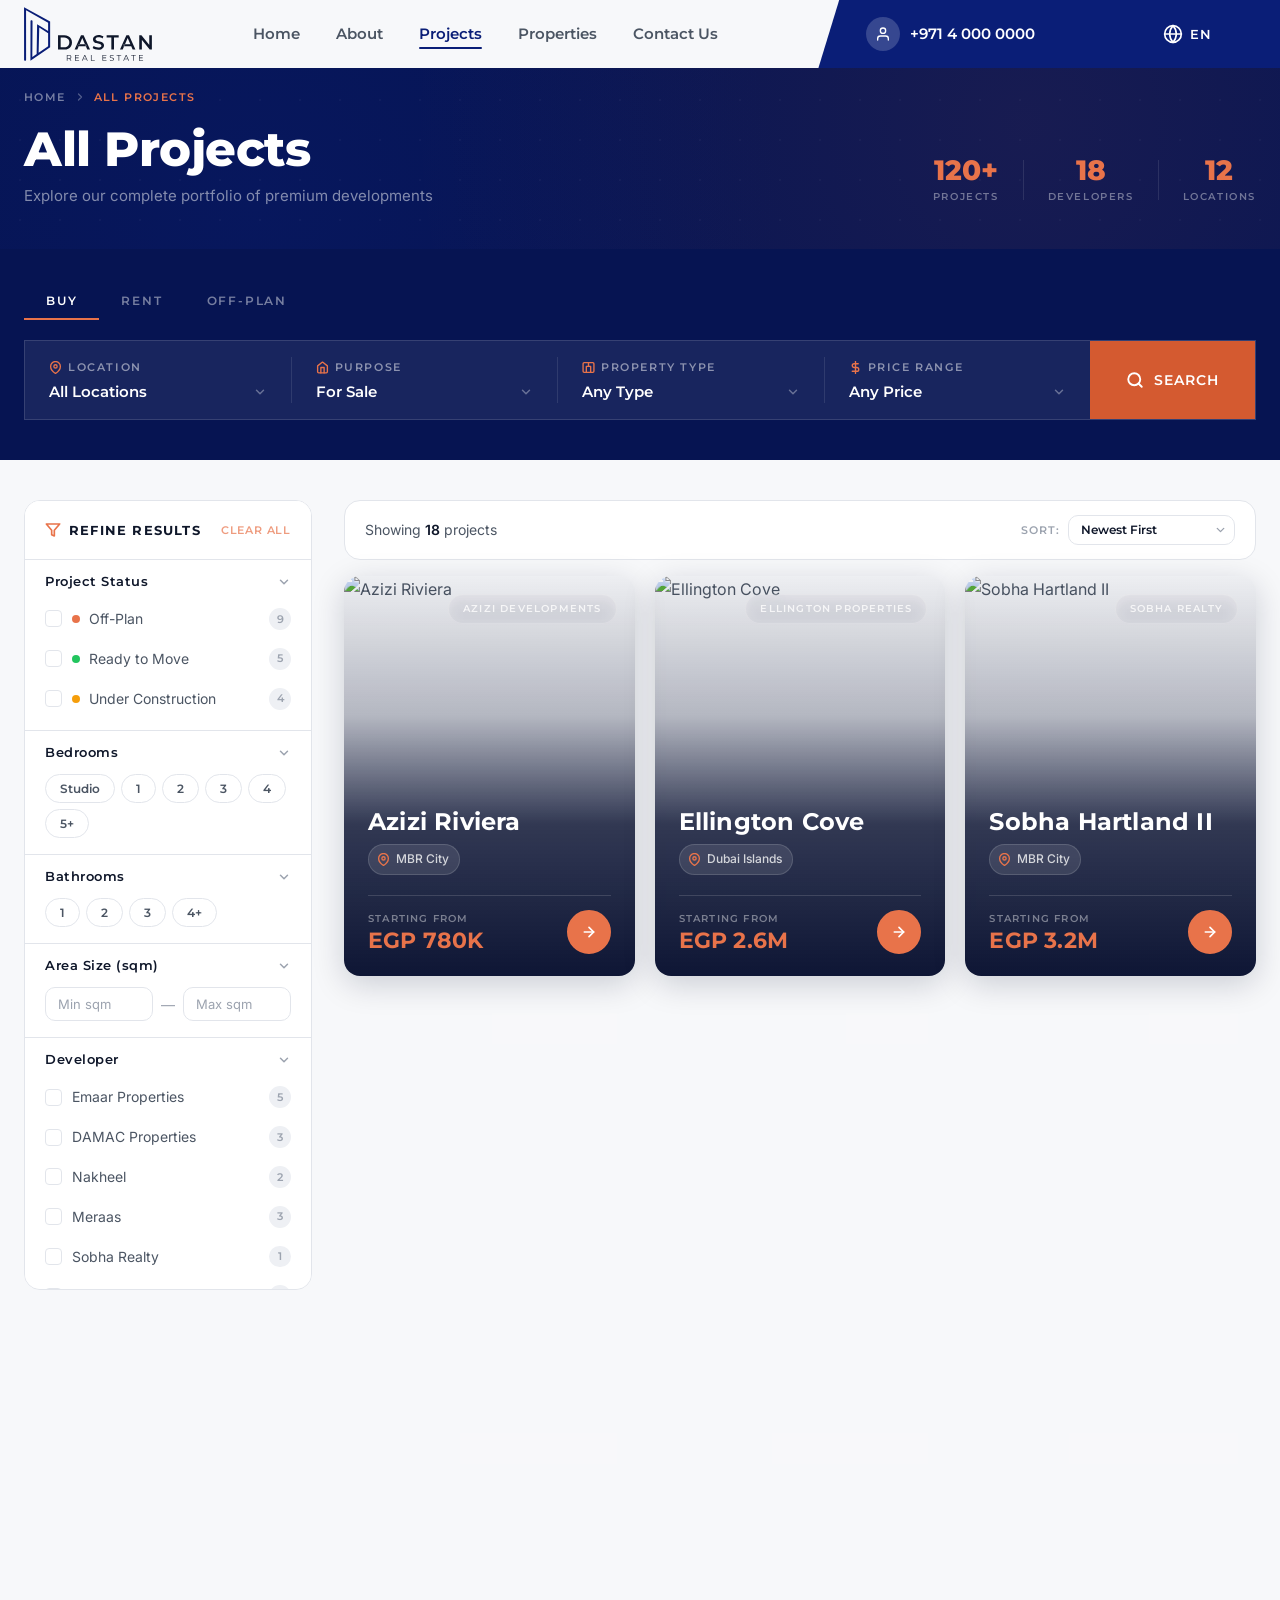
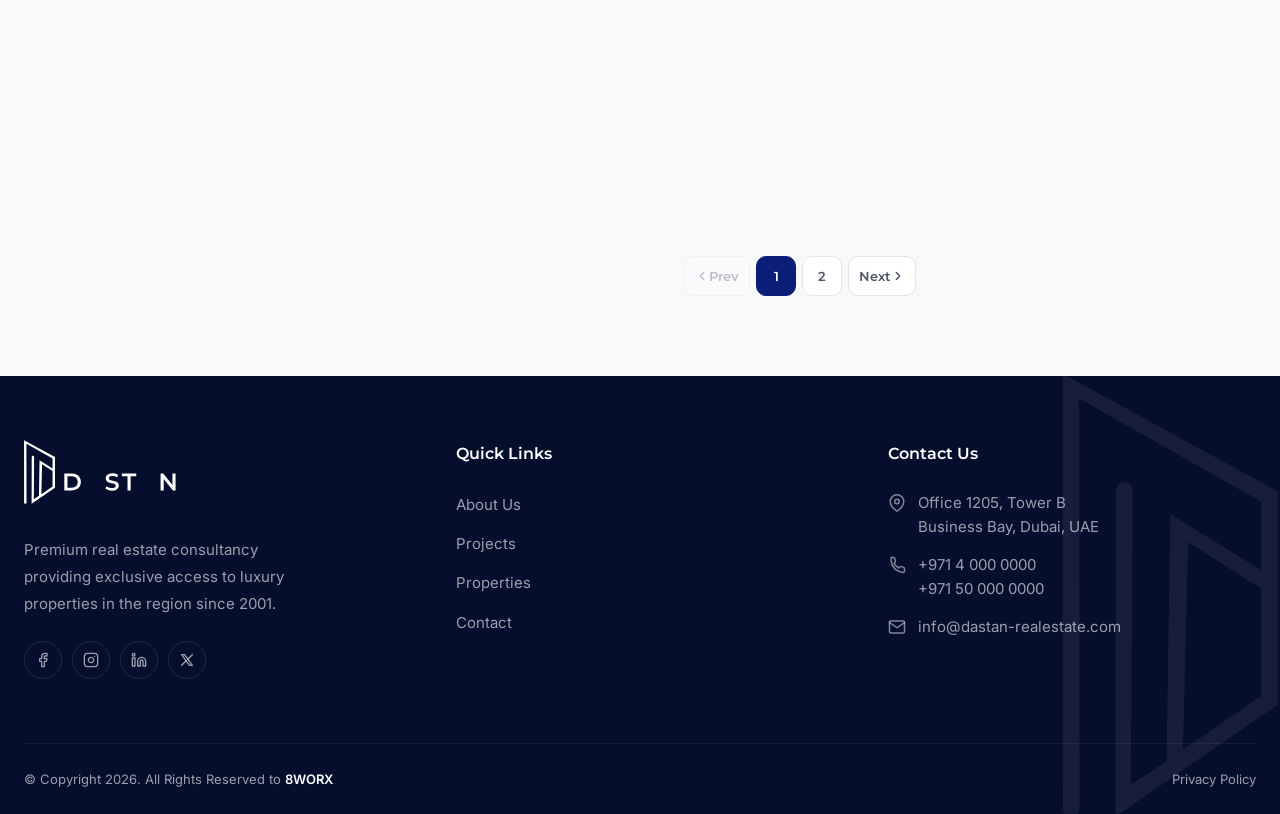
==== commit c02fc7d9: "add property view page" ====
--- a/projects.html
+++ b/projects.html
@@ -150,7 +150,7 @@
             >
           </li>
           <li>
-            <a href="#" class="navbar__link">Properties</a>
+            <a href="properties.html" class="navbar__link">Properties</a>
           </li>
           <li>
             <a href="#" class="navbar__link">Contact Us</a>
@@ -1409,7 +1409,7 @@
               </li>
               <li><a href="projects.html" class="footer__link">Projects</a></li>
               <li>
-                <a href="#" class="footer__link">Properties</a>
+                <a href="properties.html" class="footer__link">Properties</a>
               </li>
               <li>
                 <a href="#" class="footer__link">Contact</a>
--- a/css/style.css
+++ b/css/style.css
@@ -58,7 +58,7 @@
   --space-3xl: 8rem;
 
   /* Layout */
-  --container-max: 1280px;
+  --container-max: 1400px;
   --radius-sm: 6px;
   --radius-md: 10px;
   --radius-lg: 16px;
@@ -2849,3 +2849,231 @@
     width: 160px;
   }
 }
+
+/* ==========================================
+   BLOGS SLIDER
+   ========================================== */
+.blogs__header {
+  display: flex;
+  align-items: flex-end;
+  justify-content: space-between;
+  gap: 2rem;
+  margin-bottom: 3rem;
+}
+
+.blogs__header .section__header {
+  margin-bottom: 0;
+}
+
+.blogs__header-right {
+  display: flex;
+  flex-direction: column;
+  align-items: flex-end;
+  gap: 1.1rem;
+  flex-shrink: 0;
+}
+
+.blogs__all-link {
+  display: inline-flex;
+  align-items: center;
+  gap: 0.45rem;
+  font-family: var(--font-heading);
+  font-size: 0.8rem;
+  font-weight: 700;
+  letter-spacing: 0.05em;
+  text-transform: uppercase;
+  color: var(--color-primary);
+  text-decoration: none;
+  transition:
+    color var(--transition-fast),
+    gap var(--transition-fast);
+}
+
+.blogs__all-link svg {
+  width: 14px;
+  height: 14px;
+  flex-shrink: 0;
+  transition: transform var(--transition-fast);
+}
+
+.blogs__all-link:hover {
+  color: var(--color-accent);
+  gap: 0.7rem;
+}
+
+.blogs__all-link:hover svg {
+  transform: translateX(4px);
+}
+
+/* Card */
+.blog-card {
+  background: var(--color-white);
+  border-radius: var(--radius-lg);
+  overflow: hidden;
+  border: 1px solid var(--color-border);
+  box-shadow: var(--shadow-card);
+  display: flex;
+  flex-direction: column;
+  height: 100%;
+}
+
+.blog-card__img-wrap {
+  display: block;
+  position: relative;
+  overflow: hidden;
+  height: 220px;
+  flex-shrink: 0;
+}
+
+.blog-card__img {
+  width: 100%;
+  height: 100%;
+  object-fit: cover;
+  transition: transform 0.6s var(--ease-out);
+}
+
+.blog-card:hover .blog-card__img {
+  transform: scale(1.07);
+}
+
+.blog-card__overlay {
+  position: absolute;
+  inset: 0;
+  background: linear-gradient(
+    to top,
+    rgba(6, 14, 46, 0.68) 0%,
+    rgba(6, 14, 46, 0.08) 55%,
+    transparent 100%
+  );
+  display: flex;
+  align-items: flex-end;
+  padding: 1rem 1.1rem;
+}
+
+.blog-card__category {
+  display: inline-block;
+  background: var(--color-accent);
+  color: var(--color-white);
+  font-family: var(--font-heading);
+  font-size: 0.66rem;
+  font-weight: 700;
+  letter-spacing: 0.08em;
+  text-transform: uppercase;
+  padding: 0.28rem 0.8rem;
+  border-radius: var(--radius-full);
+}
+
+.blog-card__body {
+  padding: 1.4rem 1.5rem 1.6rem;
+  display: flex;
+  flex-direction: column;
+  flex: 1;
+  gap: 0.6rem;
+}
+
+.blog-card__meta {
+  display: flex;
+  align-items: center;
+  gap: 0.5rem;
+  font-size: 0.77rem;
+  color: var(--color-mid-gray);
+  font-weight: 500;
+}
+
+.blog-card__sep {
+  color: var(--color-border);
+  font-size: 1rem;
+  line-height: 1;
+}
+
+.blog-card__title {
+  font-family: var(--font-heading);
+  font-size: 1rem;
+  font-weight: 700;
+  line-height: 1.45;
+  color: var(--color-heading);
+  margin: 0;
+  display: -webkit-box;
+  -webkit-line-clamp: 2;
+  -webkit-box-orient: vertical;
+  overflow: hidden;
+}
+
+.blog-card__title a {
+  color: inherit;
+  text-decoration: none;
+  transition: color var(--transition-fast);
+}
+
+.blog-card__title a:hover {
+  color: var(--color-primary);
+}
+
+.blog-card__excerpt {
+  font-size: 0.875rem;
+  color: var(--color-dark-gray);
+  line-height: 1.65;
+  margin: 0;
+  flex: 1;
+  display: -webkit-box;
+  -webkit-line-clamp: 3;
+  -webkit-box-orient: vertical;
+  overflow: hidden;
+}
+
+.blog-card__link {
+  display: inline-flex;
+  align-items: center;
+  gap: 0.5rem;
+  font-family: var(--font-heading);
+  font-size: 0.8rem;
+  font-weight: 700;
+  letter-spacing: 0.04em;
+  color: var(--color-primary);
+  text-decoration: none;
+  margin-top: auto;
+  padding-top: 1rem;
+  border-top: 1px solid var(--color-border);
+  transition:
+    color var(--transition-fast),
+    gap var(--transition-fast);
+}
+
+.blog-card__link svg {
+  width: 14px;
+  height: 14px;
+  flex-shrink: 0;
+  transition: transform var(--transition-fast);
+}
+
+.blog-card__link:hover {
+  color: var(--color-accent);
+  gap: 0.75rem;
+}
+
+.blog-card__link:hover svg {
+  transform: translateX(4px);
+}
+
+#blogsSwiper {
+  overflow: hidden;
+}
+
+@media (max-width: 640px) {
+  .blogs__header {
+    flex-direction: column;
+    align-items: flex-start;
+    gap: 1.5rem;
+  }
+
+  .blogs__header-right {
+    flex-direction: row;
+    align-items: center;
+    justify-content: space-between;
+    width: 100%;
+  }
+
+  .blog-card__img-wrap {
+    height: 200px;
+  }
+}
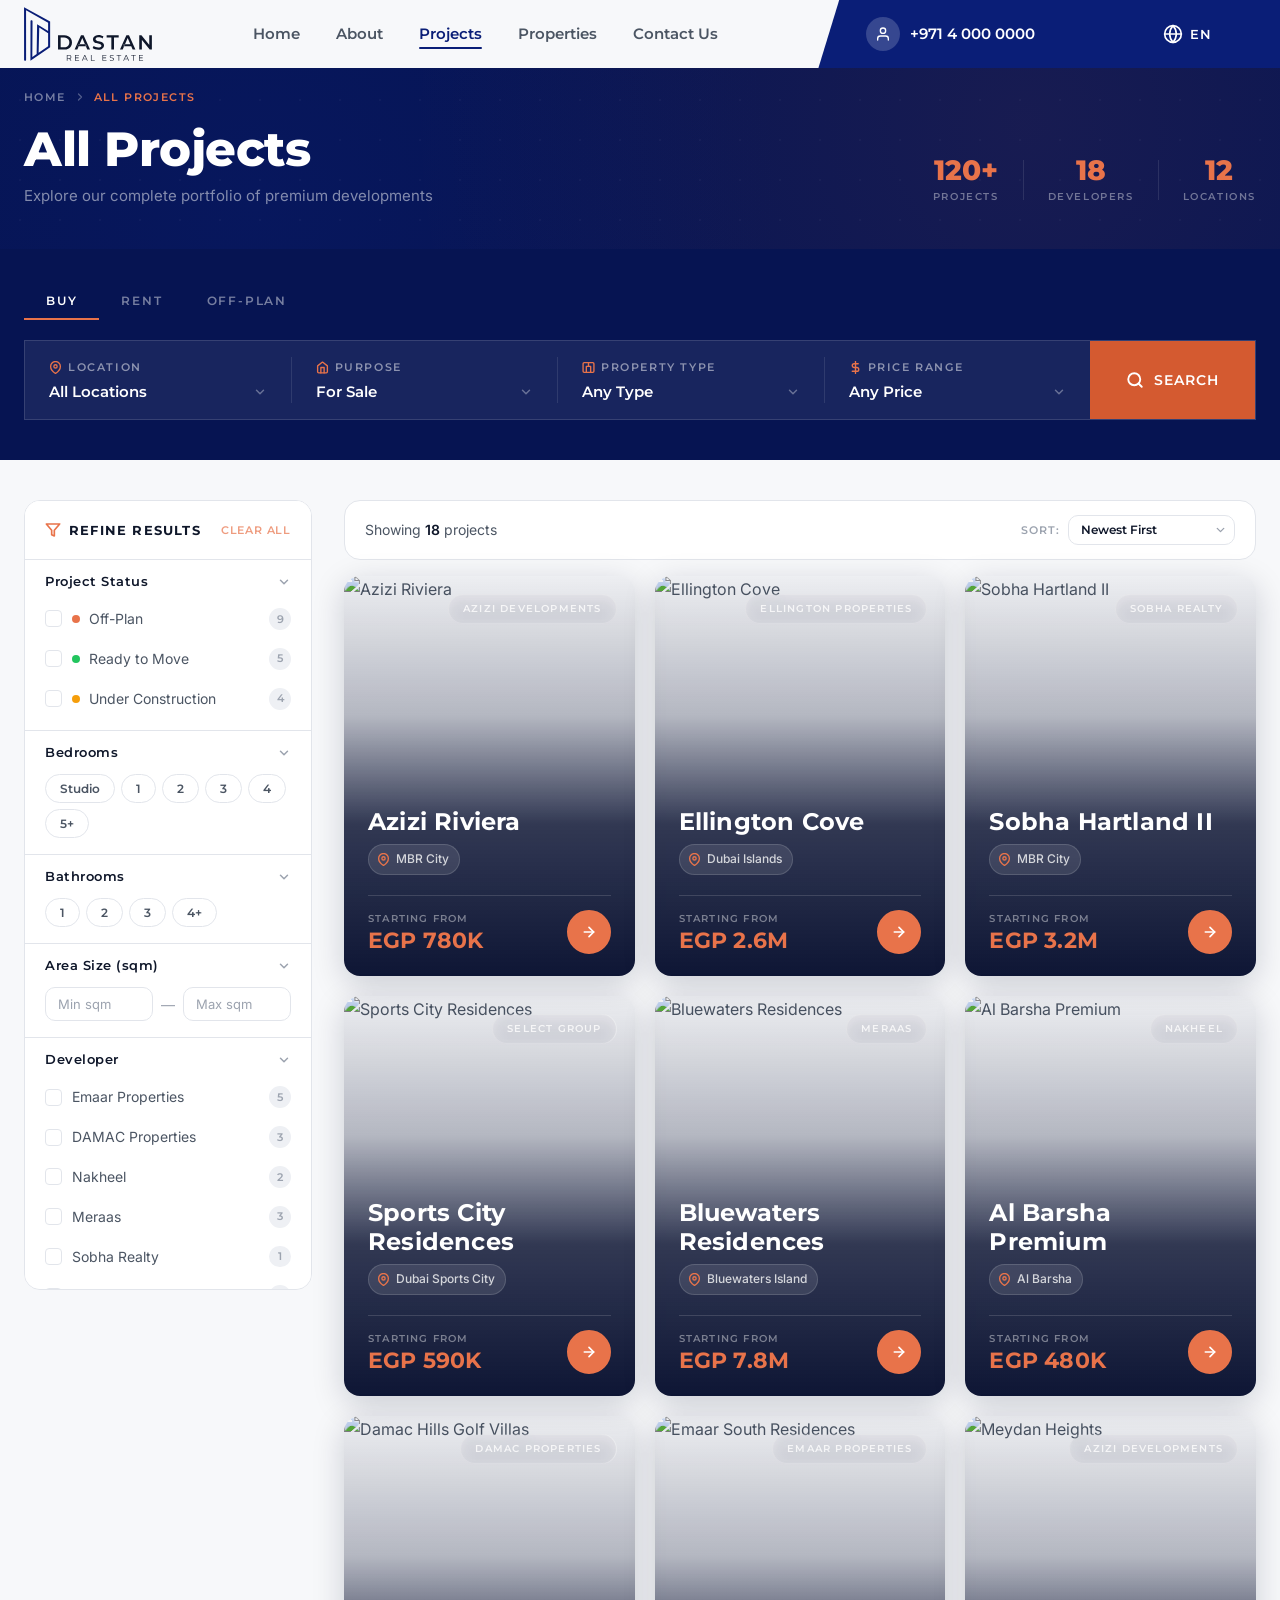
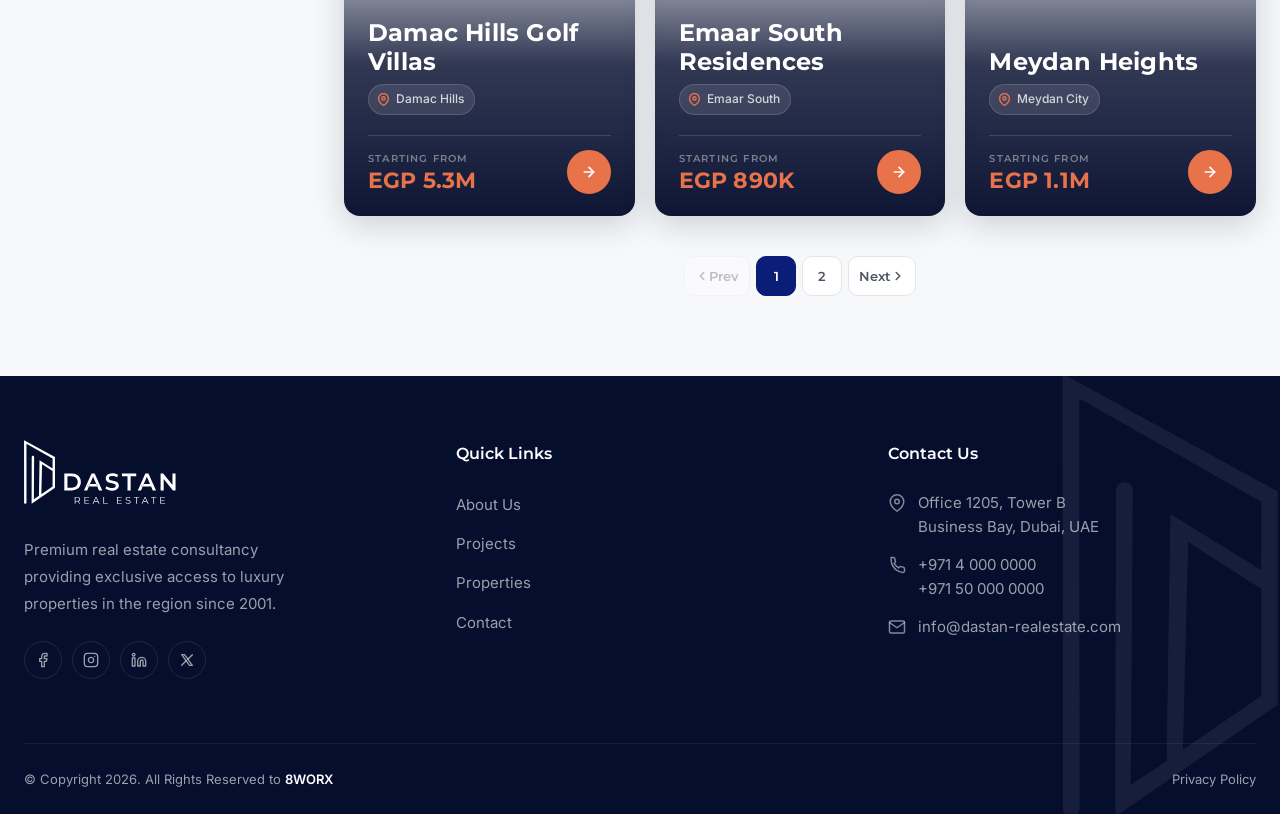
==== commit f3f379ed: "add unit view page" ====
--- a/projects.html
+++ b/projects.html
@@ -1317,25 +1317,101 @@
                 clip-rule="evenodd"
                 d="M99.7 55.09V153.6L24.49 205.39L24.83 54.73C24.79 53.7 25.16 52.72 25.86 51.96C26.55 51.19 27.51 50.75 28.55 50.71C29.56 50.7 30.55 51.02 31.32 51.73C32.09 52.44 32.54 53.39 32.58 54.43L31.69 190.63L48.21 179.72L49.99 65.45L91.95 91.35V59.81L7.87 12.09L8.03999 201.34C8.13999 203.46 6.48 205.28 4.34 205.38L4.16 205.39C2.09 205.39 0.389993 203.75 0.289993 201.68L0.169998 0.559998L99.7 55.09ZM58.2 78.4L55.78 174.37L91.95 149.57V100.07L58.2 78.4Z"
                 fill="currentColor"
-              />
+              ></path>
               <path
                 fill-rule="evenodd"
                 clip-rule="evenodd"
                 d="M129.78 162.21V107.98H153.48C159.373 107.98 164.54 109.117 168.98 111.39C173.42 113.663 176.88 116.813 179.36 120.84C181.84 124.873 183.08 129.627 183.08 135.1C183.08 140.52 181.84 145.257 179.36 149.31C176.88 153.363 173.42 156.527 168.98 158.8C164.54 161.073 159.373 162.21 153.48 162.21H129.78ZM139.85 153.69H153.02C157.093 153.69 160.62 152.917 163.6 151.37C166.567 149.817 168.86 147.643 170.48 144.85C172.113 142.063 172.93 138.813 172.93 135.1C172.93 131.327 172.113 128.06 170.48 125.3C168.86 122.54 166.567 120.383 163.6 118.83C160.62 117.283 157.093 116.51 153.02 116.51H139.85V153.69Z"
                 fill="currentColor"
-              />
+              ></path>
+              <path
+                fill-rule="evenodd"
+                clip-rule="evenodd"
+                d="M193.07 162.21L217.47 107.99H227.38L251.87 162.21H241.33L235.94 149.66H239.01L236.3 141.76H232.55L222.35 118.03L212.2 141.76H207.01L204.3 149.66H208.82L203.45 162.21H193.07ZM235.95 149.66L232.55 141.76H212.2L208.82 149.66H235.95Z"
+                fill="currentColor"
+              ></path>
+              <path
+                d="M212.2 141.76H207.01L204.3 149.66H208.82L212.2 141.76Z"
+                fill="currentColor"
+              ></path>
+              <path
+                d="M235.95 149.66H239.01L236.3 141.76H232.55L235.95 149.66Z"
+                fill="currentColor"
+              ></path>
               <path
                 d="M283.32 162.98C279.087 162.98 275.033 162.373 271.16 161.16C267.28 159.953 264.207 158.39 261.94 156.47L265.43 148.65C267.59 150.357 270.273 151.777 273.48 152.91C276.68 154.05 279.96 154.62 283.32 154.62C286.16 154.613 288.457 154.3 290.21 153.68C291.97 153.067 293.263 152.23 294.09 151.17C294.91 150.117 295.323 148.917 295.33 147.57C295.33 145.923 294.733 144.593 293.54 143.58C292.353 142.573 290.817 141.77 288.93 141.17C287.05 140.577 284.96 140.027 282.66 139.52C280.36 138.993 278.063 138.383 275.77 137.69C273.463 136.997 271.37 136.093 269.49 134.98C267.603 133.873 266.067 132.39 264.88 130.53C263.693 128.67 263.1 126.293 263.1 123.4C263.093 120.46 263.88 117.76 265.46 115.3C267.033 112.853 269.433 110.893 272.66 109.42C275.893 107.94 279.987 107.2 284.94 107.2C288.193 107.207 291.42 107.623 294.62 108.45C297.827 109.277 300.617 110.463 302.99 112.01L299.82 119.84C297.387 118.393 294.88 117.32 292.3 116.62C289.72 115.92 287.243 115.57 284.87 115.57C282.083 115.57 279.823 115.907 278.09 116.58C276.357 117.253 275.093 118.13 274.3 119.21C273.493 120.297 273.09 121.537 273.09 122.93C273.097 124.583 273.677 125.913 274.83 126.92C275.997 127.927 277.523 128.713 279.41 129.28C281.29 129.853 283.393 130.41 285.72 130.95C288.047 131.497 290.357 132.103 292.65 132.77C294.943 133.443 297.037 134.323 298.93 135.41C300.817 136.497 302.337 137.967 303.49 139.82C304.657 141.68 305.24 144.03 305.24 146.87C305.24 149.763 304.453 152.437 302.88 154.89C301.307 157.343 298.893 159.307 295.64 160.78C292.38 162.247 288.273 162.98 283.32 162.98Z"
                 fill="currentColor"
-              />
+              ></path>
               <path
                 d="M333.21 162.21V116.5H315.23V107.98H361.25V116.5H343.27V162.21H333.21Z"
                 fill="currentColor"
-              />
+              ></path>
+              <path
+                fill-rule="evenodd"
+                clip-rule="evenodd"
+                d="M366.2 162.21L390.61 107.99H400.52L425 162.21H414.47L409.08 149.66L405.68 141.76L395.49 118.03L385.34 141.76H380.15L377.44 149.66H381.95L376.59 162.21H366.2ZM409.07 149.66L405.68 141.76H385.33L381.95 149.66H409.07Z"
+                fill="currentColor"
+              ></path>
+              <path
+                d="M385.33 141.76H380.15L377.44 149.66H381.95L385.33 141.76Z"
+                fill="currentColor"
+              ></path>
               <path
                 d="M439.64 162.21V107.98H447.93L481.94 149.73H477.84V107.98H487.83V162.21H479.54L445.53 120.46H449.63V162.21H439.64Z"
                 fill="currentColor"
-              />
+              ></path>
+              <path
+                fill-rule="evenodd"
+                clip-rule="evenodd"
+                d="M163.4 205.19V183.36H171.58C173.427 183.36 175.017 183.657 176.35 184.25C177.677 184.843 178.697 185.697 179.41 186.81C180.13 187.923 180.49 189.27 180.49 190.85C180.49 192.383 180.13 193.71 179.41 194.83C178.697 195.943 177.677 196.793 176.35 197.38C176.077 197.5 175.793 197.61 175.5 197.71L180.84 205.19H178.31L173.33 198.17C172.777 198.237 172.193 198.27 171.58 198.27H165.71V205.19H163.4ZM165.71 196.31H164.68L165.71 197.39V196.31ZM171.52 196.31C173.7 196.31 175.357 195.833 176.49 194.88C177.623 193.92 178.19 192.577 178.19 190.85C178.19 189.103 177.623 187.753 176.49 186.8C175.357 185.84 173.7 185.36 171.52 185.36H165.71V196.31H171.52ZM165.72 185.36V184.27L164.69 185.36H165.72Z"
+                fill="currentColor"
+              ></path>
+              <path
+                fill-rule="evenodd"
+                clip-rule="evenodd"
+                d="M196.99 203.2H210.12V205.19H194.69V183.36H209.65V185.36H196.99V193.12H196.74V195.09H196.99V203.2ZM208.28 195.08V193.12H196.99V195.08H208.28Z"
+                fill="currentColor"
+              ></path>
+              <path
+                fill-rule="evenodd"
+                clip-rule="evenodd"
+                d="M220.8 205.19L230.77 183.36H233.05L243.03 205.19H240.59L237.99 199.36H238.79L238.1 197.49H237.15L231.9 185.74L226.64 197.49H225.4L224.72 199.36H225.8L223.2 205.19H220.8ZM237.99 199.36L237.15 197.49H226.64L225.81 199.36H237.99Z"
+                fill="currentColor"
+              ></path>
+              <path
+                d="M255.38 205.19V183.36H257.69V203.19H269.92V205.19H255.38Z"
+                fill="currentColor"
+              ></path>
+              <path
+                fill-rule="evenodd"
+                clip-rule="evenodd"
+                d="M301.7 203.2H314.83V205.19H299.39V183.36H314.36V185.36H301.7V193.12H301.45V195.09H301.7V203.2ZM312.99 195.08V193.12H301.7V195.08H312.99Z"
+                fill="currentColor"
+              ></path>
+              <path
+                d="M335.01 205.38C333.39 205.38 331.837 205.113 330.35 204.58C328.857 204.053 327.707 203.373 326.9 202.54L327.81 200.76C328.577 201.513 329.61 202.143 330.91 202.65C332.203 203.163 333.57 203.42 335.01 203.42C336.383 203.42 337.5 203.247 338.36 202.9C339.227 202.56 339.86 202.1 340.26 201.52L340.87 199.58C340.877 198.733 340.633 198.047 340.14 197.52L338.22 196.29C337.433 195.99 336.56 195.727 335.6 195.5C334.647 195.267 333.69 195.02 332.73 194.76C331.777 194.5 330.897 194.15 330.09 193.71L328.16 191.98C327.673 191.267 327.43 190.327 327.43 189.16C327.43 188.08 327.713 187.087 328.28 186.18C328.853 185.273 329.733 184.547 330.92 184C332.113 183.447 333.633 183.173 335.48 183.18C336.707 183.18 337.923 183.35 339.13 183.69C340.337 184.03 341.373 184.5 342.24 185.1L341.47 186.94C340.53 186.32 339.537 185.863 338.49 185.57C337.437 185.283 336.423 185.14 335.45 185.14C334.137 185.14 333.053 185.317 332.2 185.67C331.347 186.023 330.72 186.497 330.32 187.09L329.71 189.1C329.71 189.953 329.953 190.64 330.44 191.16L332.37 192.38C333.17 192.667 334.05 192.927 335.01 193.16C335.97 193.387 336.92 193.633 337.86 193.9C338.807 194.173 339.68 194.523 340.48 194.95C341.287 195.37 341.933 195.937 342.42 196.65C342.907 197.357 343.15 198.283 343.15 199.43C343.15 200.483 342.86 201.463 342.28 202.37C341.693 203.27 340.803 204 339.61 204.56C338.417 205.107 336.883 205.38 335.01 205.38Z"
+                fill="currentColor"
+              ></path>
+              <path
+                d="M360.83 205.19V185.36H353.16V183.36H370.81V185.36H363.14V205.19H360.83Z"
+                fill="currentColor"
+              ></path>
+              <path
+                fill-rule="evenodd"
+                clip-rule="evenodd"
+                d="M378.65 205.19L388.63 183.36H390.91L400.89 205.19H398.45L395.84 199.36H396.64L395.95 197.49H395L389.75 185.74L384.49 197.49H383.26L382.58 199.36H383.66L381.05 205.19H378.65ZM395.84 199.36L395 197.49H384.5L383.66 199.36H395.84Z"
+                fill="currentColor"
+              ></path>
+              <path
+                d="M416.38 205.19V185.36H408.71V183.36H426.37V185.36H418.69V205.19H416.38Z"
+                fill="currentColor"
+              ></path>
+              <path
+                fill-rule="evenodd"
+                clip-rule="evenodd"
+                d="M441.08 203.2H454.21V205.19H438.78V183.36H453.75V185.36H441.08V193.12H440.83V195.09H441.08V203.2ZM452.38 195.08V193.12H441.08V195.08H452.38Z"
+                fill="currentColor"
+              ></path>
             </svg>
             <p class="footer__desc">
               Premium real estate consultancy providing exclusive access to
--- a/css/style.css
+++ b/css/style.css
@@ -583,6 +583,31 @@
 }
 .navbar__toggle--active .navbar__toggle-bar:nth-child(3) {
   transform: rotate(-45deg) translate(5px, -5px);
+}
+
+/* Hidden on desktop — shown only in mobile drawer via media query */
+.navbar__menu-close {
+  display: none;
+}
+
+/* ============================================
+   MOBILE NAV BACKDROP
+   ============================================ */
+.nav-backdrop {
+  position: fixed;
+  inset: 0;
+  background: rgba(6, 14, 46, 0.55);
+  backdrop-filter: blur(3px);
+  -webkit-backdrop-filter: blur(3px);
+  z-index: 998;
+  opacity: 0;
+  pointer-events: none;
+  transition: opacity 0.3s ease;
+}
+
+.nav-backdrop--visible {
+  opacity: 1;
+  pointer-events: auto;
 }
 
 /* ============================================
@@ -2722,31 +2747,64 @@
     position: fixed;
     top: 0;
     right: -100%;
-    width: 80%;
-    max-width: 340px;
-    height: 100vh;
+    width: min(80vw, 320px);
+    height: 100dvh;
     background: var(--color-white);
     flex-direction: column;
     align-items: flex-start;
-    justify-content: center;
-    padding: var(--space-xl);
-    gap: var(--space-md);
-    transition: right var(--transition-base);
-    box-shadow: -4px 0 30px rgba(0, 0, 0, 0.1);
+    justify-content: flex-start;
+    padding: 5rem 2rem 2.5rem;
+    gap: 0.25rem;
+    transition: right 0.3s cubic-bezier(0.4, 0, 0.2, 1);
+    box-shadow: -8px 0 40px rgba(6, 14, 46, 0.18);
     z-index: 999;
+    overflow-y: auto;
     flex: 0 0 auto;
   }
 
   .navbar__menu--open {
     right: 0;
   }
+
+  .navbar__menu-close {
+    position: absolute;
+    top: 1rem;
+    right: 1rem;
+    width: 40px;
+    height: 40px;
+    border-radius: 50%;
+    background: var(--color-light-gray);
+    border: none;
+    display: flex;
+    align-items: center;
+    justify-content: center;
+    cursor: pointer;
+    color: var(--color-heading);
+    transition: background 0.2s, color 0.2s;
+    flex-shrink: 0;
+  }
+
+  .navbar__menu-close:hover {
+    background: var(--color-primary);
+    color: #fff;
+  }
+
   .navbar__toggle {
     display: flex;
     margin-left: auto;
   }
+
   .navbar__link {
     color: var(--color-heading);
     font-size: 1.0625rem;
+    width: 100%;
+    padding: 0.75rem 0.5rem;
+    border-bottom: 1px solid var(--color-light-gray);
+    border-radius: 0;
+  }
+
+  .navbar__link:last-child {
+    border-bottom: none;
   }
 
   .hero__slider-wrap {
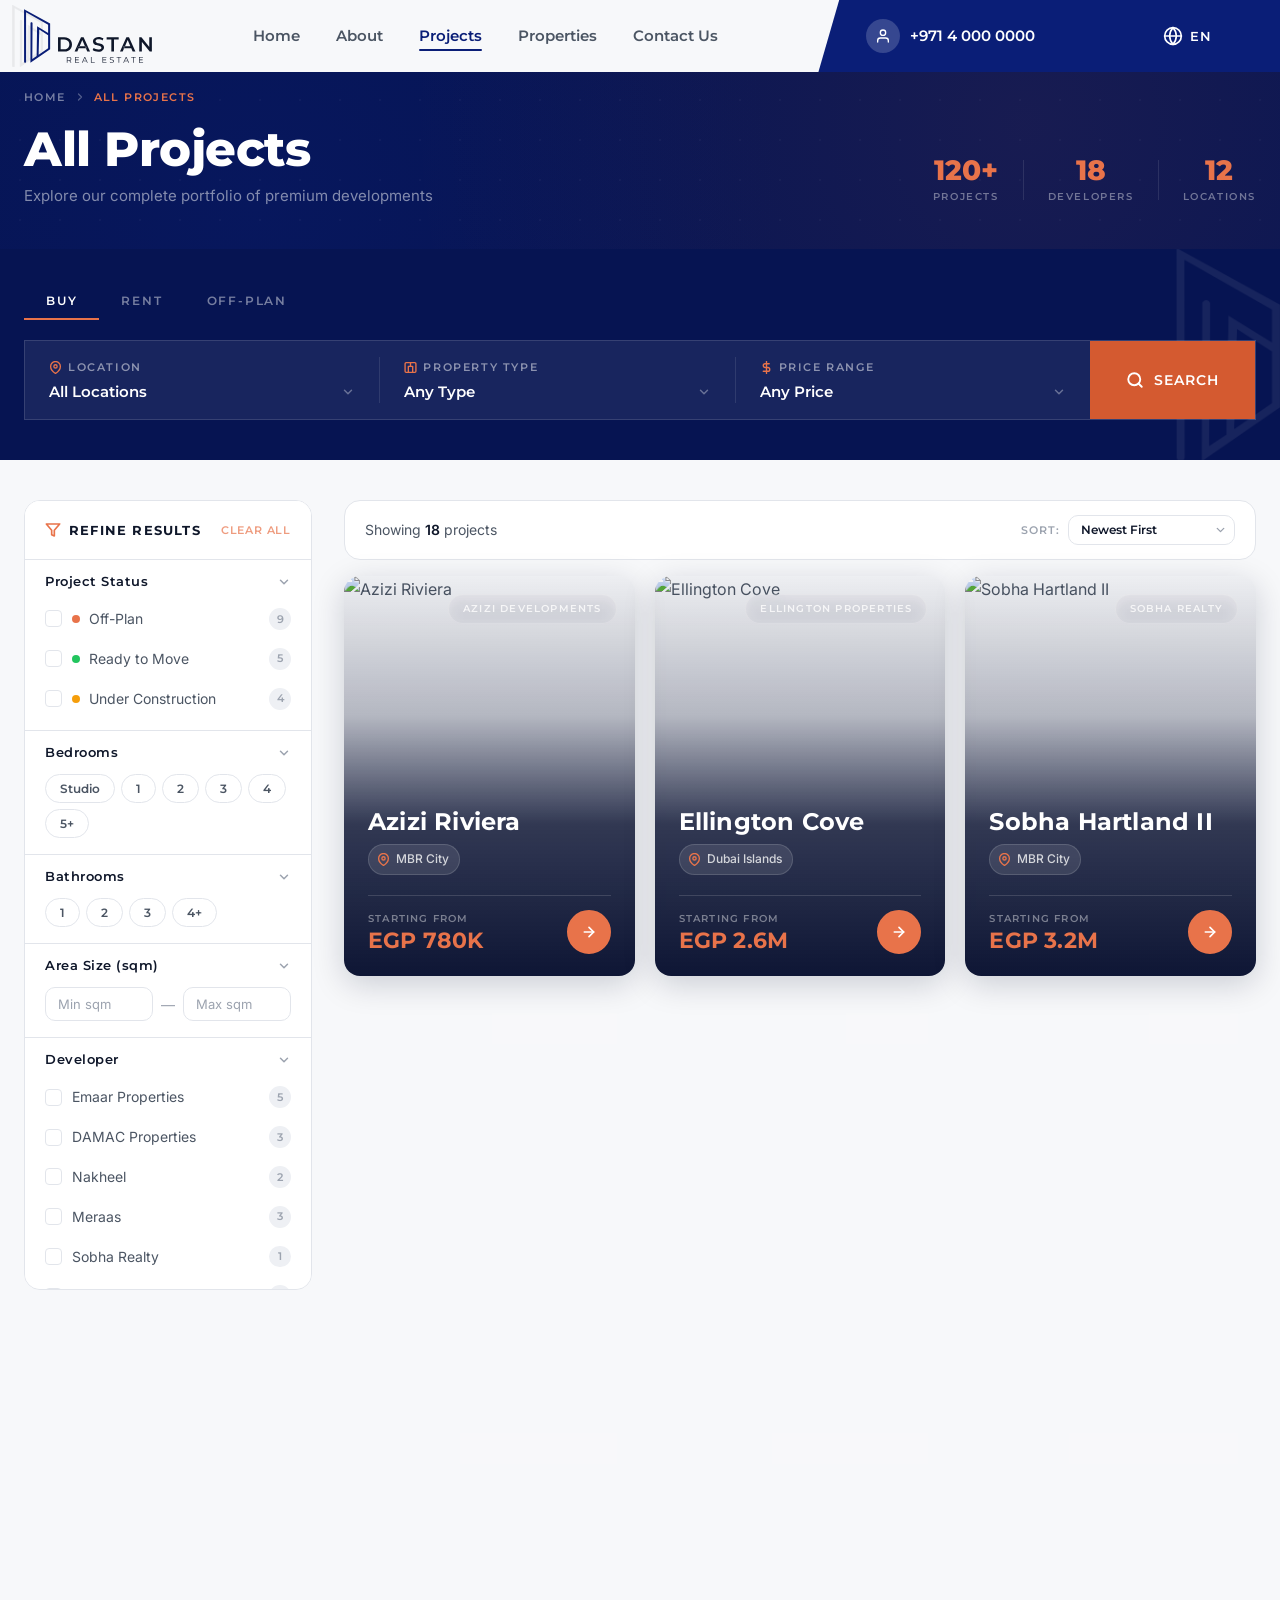
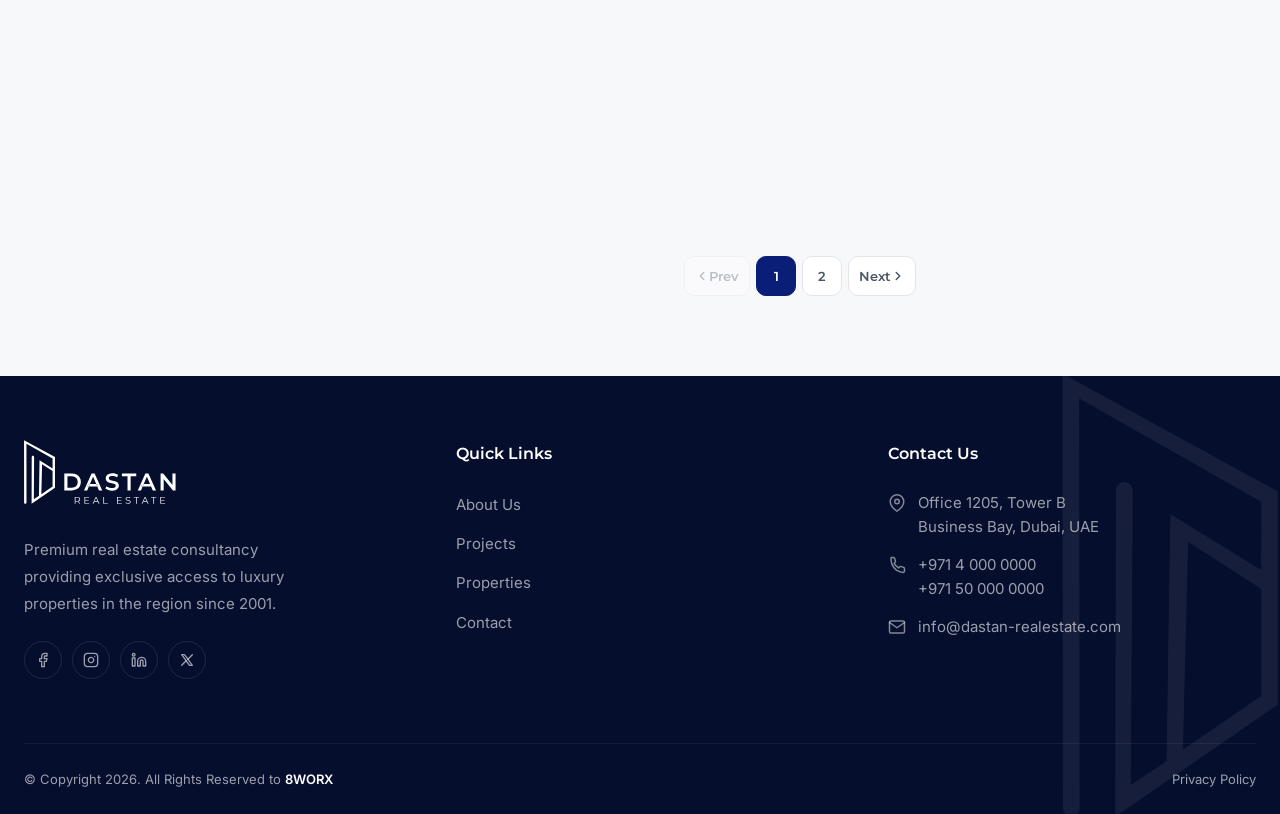
==== commit 80efec71: "handle filter panel" ====
--- a/projects.html
+++ b/projects.html
@@ -21,6 +21,7 @@
     />
     <link rel="stylesheet" href="css/style.css" />
     <link rel="stylesheet" href="css/projects.css" />
+    <link rel="stylesheet" href="https://cdn.jsdelivr.net/npm/tom-select@2.3.1/dist/css/tom-select.min.css" />
     <link rel="icon" type="image/svg+xml" href="assets/favicon.svg" />
   </head>
   <body class="projects-body">
@@ -139,6 +140,9 @@
               fill="currentColor"
             />
           </svg>
+          <div class="navbar__logo-watermark" aria-hidden="true">
+            <img src="assets/logo-pattern.png" alt="" />
+          </div>
         </a>
 
         <ul class="navbar__menu" id="navMenu">
@@ -266,6 +270,9 @@
 
     <!-- ========== FILTER BANNER (Basic — same as Home) ========== -->
     <section class="filter-banner" id="filter">
+      <div class="filter-banner__watermark" aria-hidden="true">
+        <img src="assets/logo-pattern.png" alt="" />
+      </div>
       <div class="container">
         <div class="filter-banner__inner">
           <div
@@ -358,54 +365,13 @@
               </div>
             </div>
 
-            <div class="filter-banner__divider" aria-hidden="true"></div>
-
-            <!-- Purpose -->
-            <div class="filter-banner__field">
-              <label class="filter-banner__label" for="filterPurpose">
-                <svg
-                  xmlns="http://www.w3.org/2000/svg"
-                  width="13"
-                  height="13"
-                  viewBox="0 0 24 24"
-                  fill="none"
-                  stroke="currentColor"
-                  stroke-width="2.5"
-                  stroke-linecap="round"
-                  stroke-linejoin="round"
-                >
-                  <path d="M3 9l9-7 9 7v11a2 2 0 0 1-2 2H5a2 2 0 0 1-2-2z" />
-                  <polyline points="9 22 9 12 15 12 15 22" />
-                </svg>
-                Purpose
-              </label>
-              <div class="filter-banner__select-wrap">
-                <select
-                  class="filter-banner__select"
-                  id="filterPurpose"
-                  aria-label="Select purpose"
-                >
-                  <option value="buy">For Sale</option>
-                  <option value="rent">For Rent</option>
-                  <option value="offplan">Off-Plan</option>
-                  <option value="commercial">Commercial</option>
-                </select>
-                <svg
-                  class="filter-banner__chevron"
-                  xmlns="http://www.w3.org/2000/svg"
-                  width="14"
-                  height="14"
-                  viewBox="0 0 24 24"
-                  fill="none"
-                  stroke="currentColor"
-                  stroke-width="2.5"
-                  stroke-linecap="round"
-                  stroke-linejoin="round"
-                >
-                  <polyline points="6 9 12 15 18 9" />
-                </svg>
-              </div>
-            </div>
+            <!-- Purpose — controlled by tabs, field hidden -->
+            <select id="filterPurpose" aria-label="Select purpose" style="display:none">
+              <option value="buy">For Sale</option>
+              <option value="rent">For Rent</option>
+              <option value="offplan">Off-Plan</option>
+              <option value="commercial">Commercial</option>
+            </select>
 
             <div class="filter-banner__divider" aria-hidden="true"></div>
 
@@ -1566,7 +1532,20 @@
     </footer>
 
     <script src="https://cdn.jsdelivr.net/npm/swiper@11/swiper-bundle.min.js"></script>
+    <script src="https://cdn.jsdelivr.net/npm/tom-select@2.3.1/dist/js/tom-select.complete.min.js"></script>
     <script src="js/main.js"></script>
     <script src="js/projects.js"></script>
+    <script>
+      document.addEventListener("DOMContentLoaded", function () {
+        document.querySelectorAll(".filter-banner__select").forEach(function (el) {
+          new TomSelect(el, {
+            create: false,
+            allowEmptyOption: true,
+            dropdownParent: "body",
+            dropdownClass: "ts-dropdown filter-banner-ts-dropdown",
+          });
+        });
+      });
+    </script>
   </body>
 </html>
--- a/css/style.css
+++ b/css/style.css
@@ -378,7 +378,7 @@
   display: flex;
   align-items: center;
   gap: 1.5rem;
-  min-height: 68px;
+  min-height: 72px;
   transition: min-height var(--transition-base);
 }
 
@@ -393,9 +393,31 @@
   flex-shrink: 0;
   height: 36px;
   color: var(--color-heading);
+  position: relative;
+}
+
+.navbar__logo-watermark {
+  position: absolute;
+  left: -14px;
+  top: 50%;
+  transform: translateY(-50%);
+  height: 62px;
+  width: auto;
+  opacity: 0.07;
+  filter: grayscale(1) brightness(0.25);
+  pointer-events: none;
+  user-select: none;
+  z-index: 0;
+}
+
+.navbar__logo-watermark img {
+  height: 100%;
+  width: auto;
 }
 
 .navbar__logo-svg {
+  position: relative;
+  z-index: 1;
   height: 54px;
   width: auto;
 }
@@ -968,6 +990,26 @@
   z-index: 1;
 }
 
+.filter-banner__watermark {
+  position: absolute;
+  top: 0;
+  right: 0;
+  bottom: 0;
+  height: 100%;
+  width: auto;
+  opacity: 0.08;
+  filter: brightness(0) invert(1) grayscale(1) brightness(0.85);
+  pointer-events: none;
+  user-select: none;
+  z-index: 0;
+}
+
+.filter-banner__watermark img {
+  height: 100%;
+  width: auto;
+  display: block;
+}
+
 /* ---- Tabs: Buy / Rent / Off-Plan ---- */
 .filter-banner__tabs {
   display: flex;
@@ -1021,7 +1063,7 @@
   flex-direction: column;
   justify-content: center;
   gap: 0.3rem;
-  cursor: pointer;
+  cursor: default;
   transition: background var(--transition-fast);
 }
 
@@ -2780,7 +2822,9 @@
     justify-content: center;
     cursor: pointer;
     color: var(--color-heading);
-    transition: background 0.2s, color 0.2s;
+    transition:
+      background 0.2s,
+      color 0.2s;
     flex-shrink: 0;
   }
 
@@ -3135,3 +3179,99 @@
     height: 200px;
   }
 }
+
+/* ============================================
+   TOM SELECT — Dark filter-banner theme
+   ============================================ */
+.filter-banner__select-wrap .ts-wrapper {
+  width: 100%;
+  min-height: 0;
+}
+
+.filter-banner__select-wrap .ts-control {
+  background: transparent !important;
+  border: none !important;
+  box-shadow: none !important;
+  padding: 0 !important;
+  min-height: 0 !important;
+  color: #fff;
+  font-family: var(--font-heading);
+  font-size: 0.9375rem;
+  font-weight: var(--fw-semibold);
+  cursor: pointer !important;
+  border-radius: 0 !important;
+  flex-wrap: nowrap;
+  gap: 0;
+}
+
+.filter-banner__select-wrap .ts-control .item {
+  color: #fff;
+  font-family: var(--font-heading);
+  font-size: 0.9375rem;
+  font-weight: var(--fw-semibold);
+  padding: 0;
+}
+
+.filter-banner__select-wrap .ts-control input {
+  color: #fff !important;
+  font-family: var(--font-heading) !important;
+  font-size: 0.9375rem !important;
+  font-weight: var(--fw-semibold) !important;
+  min-width: 0 !important;
+  padding: 0 !important;
+  margin: 0 !important;
+  line-height: 1.3;
+  caret-color: var(--color-accent);
+}
+
+.filter-banner__select-wrap .ts-control input::placeholder {
+  color: rgba(255, 255, 255, 0.55);
+}
+
+/* Hide the built-in caret — we keep the custom chevron */
+.filter-banner__select-wrap .ts-wrapper.single .ts-control::after {
+  display: none !important;
+}
+
+/* Dropdown appended to <body> via dropdownParent:'body' — scoped by custom class */
+.filter-banner-ts-dropdown {
+  /* background: #0e2080 !important; */
+  border: 1px solid rgba(255, 255, 255, 0.12) !important;
+  border-radius: 10px !important;
+  box-shadow: 0 8px 32px rgba(0, 0, 0, 0.35) !important;
+  margin-top: 6px !important;
+  font-family: var(--font-heading) !important;
+  overflow: hidden !important;
+  z-index: 9999 !important;
+}
+
+.filter-banner-ts-dropdown .ts-dropdown-content {
+  padding: 0.35rem 0;
+  max-height: 260px;
+}
+
+.filter-banner-ts-dropdown .option {
+  font-size: 0.875rem;
+  font-weight: var(--fw-medium, 500);
+  padding: 0.55rem 1rem !important;
+  transition:
+    background 0.15s,
+    color 0.15s;
+}
+
+.filter-banner-ts-dropdown .option:hover,
+.filter-banner-ts-dropdown .option.active {
+  background: var(--color-off-white);
+}
+
+.filter-banner-ts-dropdown .option.selected {
+  background: var(--color-off-white);
+}
+
+/* Rotate chevron when dropdown open */
+.filter-banner__select-wrap
+  .ts-wrapper.dropdown-active
+  .filter-banner__chevron {
+  color: var(--color-accent);
+  transform: translateY(-50%) rotate(180deg);
+}
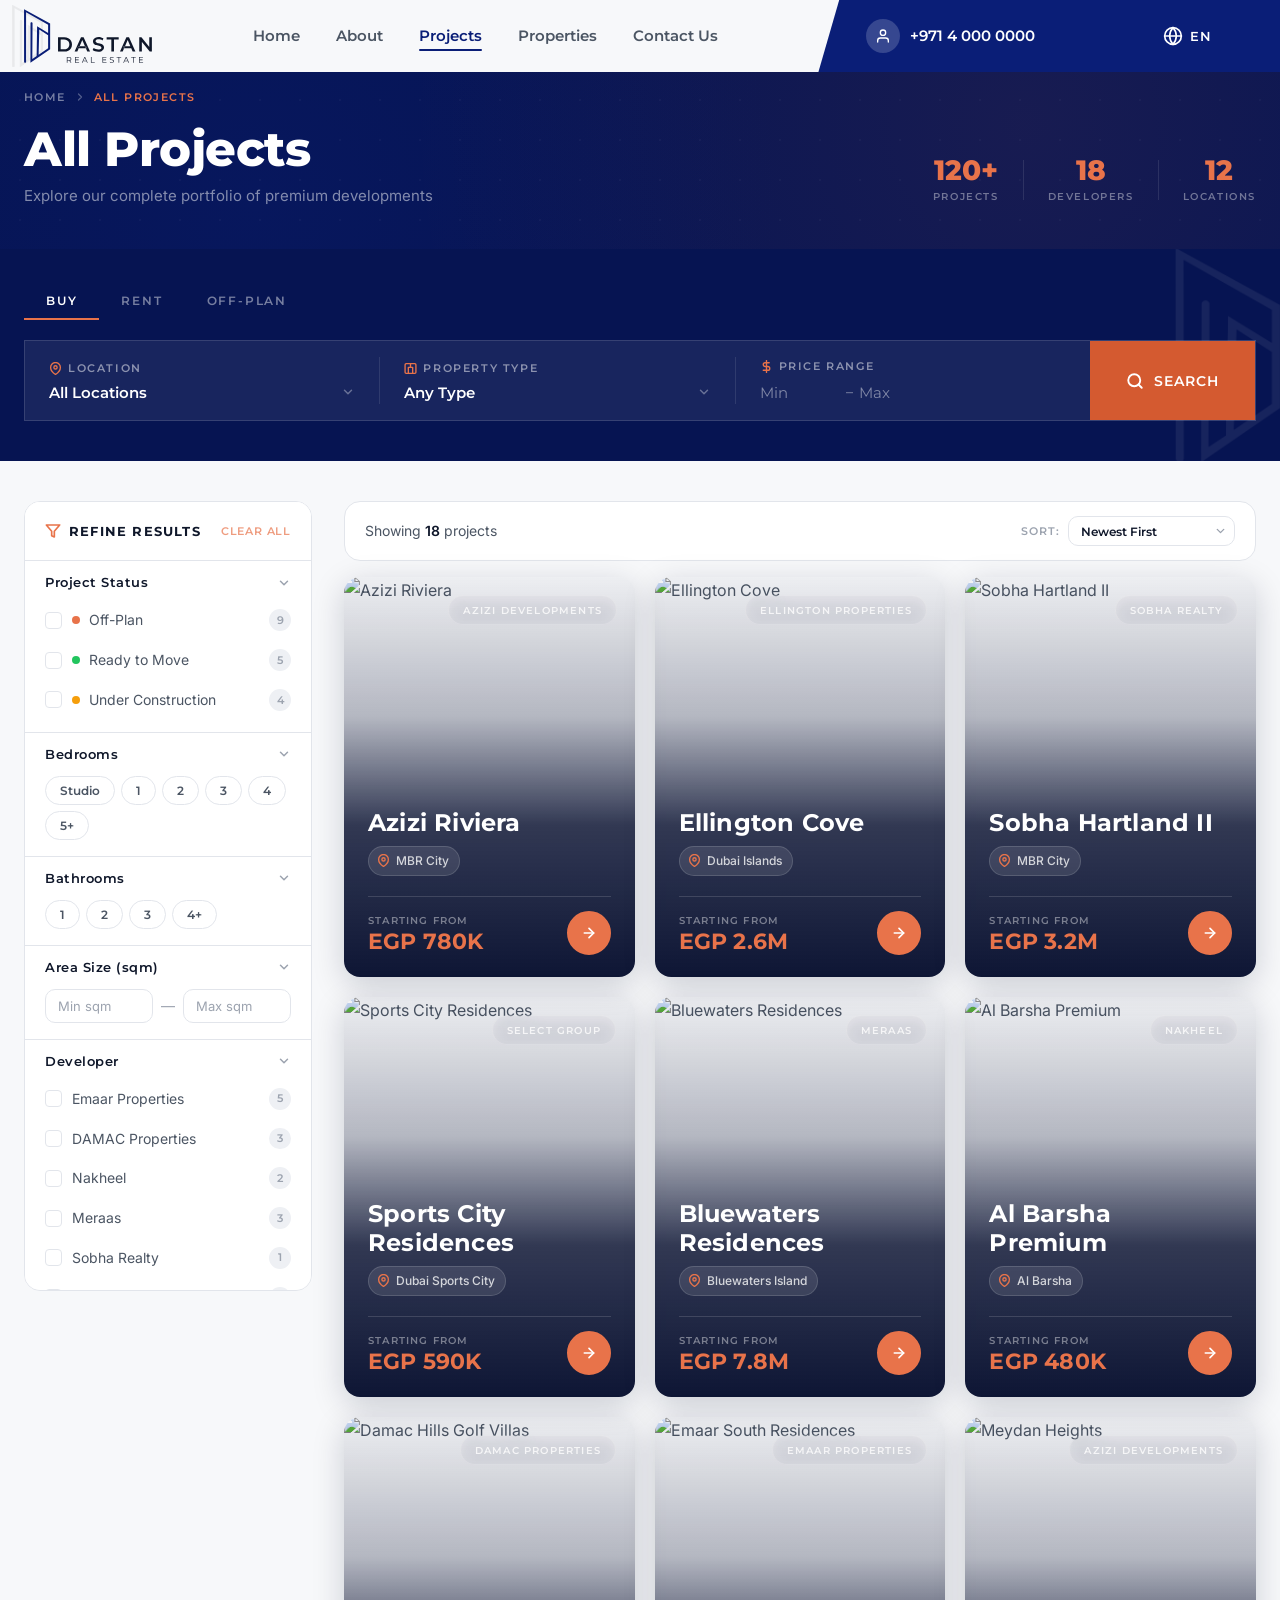
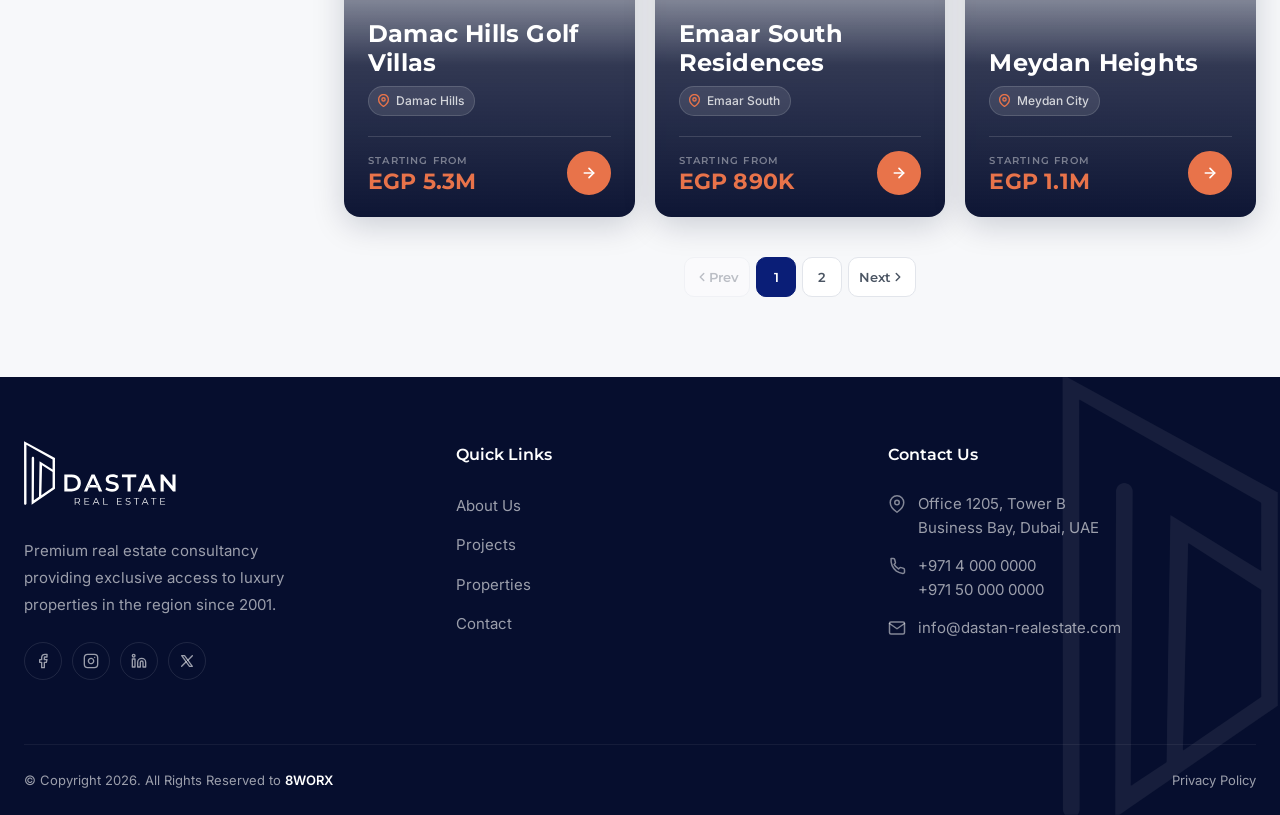
==== commit 223d7dcc: "price filter" ====
--- a/projects.html
+++ b/projects.html
@@ -429,8 +429,8 @@
             <div class="filter-banner__divider" aria-hidden="true"></div>
 
             <!-- Price Range -->
-            <div class="filter-banner__field">
-              <label class="filter-banner__label" for="filterPrice">
+            <div class="filter-banner__field filter-banner__field--price">
+              <label class="filter-banner__label" for="bannerPriceMin">
                 <svg
                   xmlns="http://www.w3.org/2000/svg"
                   width="13"
@@ -447,34 +447,24 @@
                 </svg>
                 Price Range
               </label>
-              <div class="filter-banner__select-wrap">
-                <select
-                  class="filter-banner__select"
-                  id="filterPrice"
-                  aria-label="Select price range"
-                >
-                  <option value="">Any Price</option>
-                  <option value="0-500k">Under EGP 500K</option>
-                  <option value="500k-1m">EGP 500K – 1M</option>
-                  <option value="1m-3m">EGP 1M – 3M</option>
-                  <option value="3m-5m">EGP 3M – 5M</option>
-                  <option value="5m-10m">EGP 5M – 10M</option>
-                  <option value="10m+">EGP 10M+</option>
-                </select>
-                <svg
-                  class="filter-banner__chevron"
-                  xmlns="http://www.w3.org/2000/svg"
-                  width="14"
-                  height="14"
-                  viewBox="0 0 24 24"
-                  fill="none"
-                  stroke="currentColor"
-                  stroke-width="2.5"
-                  stroke-linecap="round"
-                  stroke-linejoin="round"
-                >
-                  <polyline points="6 9 12 15 18 9" />
-                </svg>
+              <div class="filter-banner__price-wrap">
+                <input
+                  type="number"
+                  class="filter-banner__price-input"
+                  id="bannerPriceMin"
+                  placeholder="Min"
+                  min="0"
+                  aria-label="Minimum price"
+                />
+                <span class="filter-banner__price-sep">–</span>
+                <input
+                  type="number"
+                  class="filter-banner__price-input"
+                  id="bannerPriceMax"
+                  placeholder="Max"
+                  min="0"
+                  aria-label="Maximum price"
+                />
               </div>
             </div>
 
--- a/css/style.css
+++ b/css/style.css
@@ -1092,6 +1092,45 @@
 
 .filter-banner__label svg {
   color: var(--color-accent);
+  flex-shrink: 0;
+}
+
+/* Price min/max inputs */
+.filter-banner__price-wrap {
+  display: flex;
+  align-items: center;
+  gap: 0.375rem;
+}
+
+.filter-banner__price-input {
+  background: none;
+  border: none;
+  outline: none;
+  color: #fff;
+  font-family: var(--font-heading);
+  font-size: 0.9375rem;
+  font-weight: var(--fw-semibold);
+  width: 5rem;
+  min-width: 0;
+  cursor: text;
+  line-height: 1.3;
+  -moz-appearance: textfield;
+}
+
+.filter-banner__price-input::-webkit-outer-spin-button,
+.filter-banner__price-input::-webkit-inner-spin-button {
+  -webkit-appearance: none;
+  margin: 0;
+}
+
+.filter-banner__price-input::placeholder {
+  color: rgba(255, 255, 255, 0.45);
+  font-weight: 400;
+}
+
+.filter-banner__price-sep {
+  color: rgba(255, 255, 255, 0.35);
+  font-size: 0.875rem;
   flex-shrink: 0;
 }
 
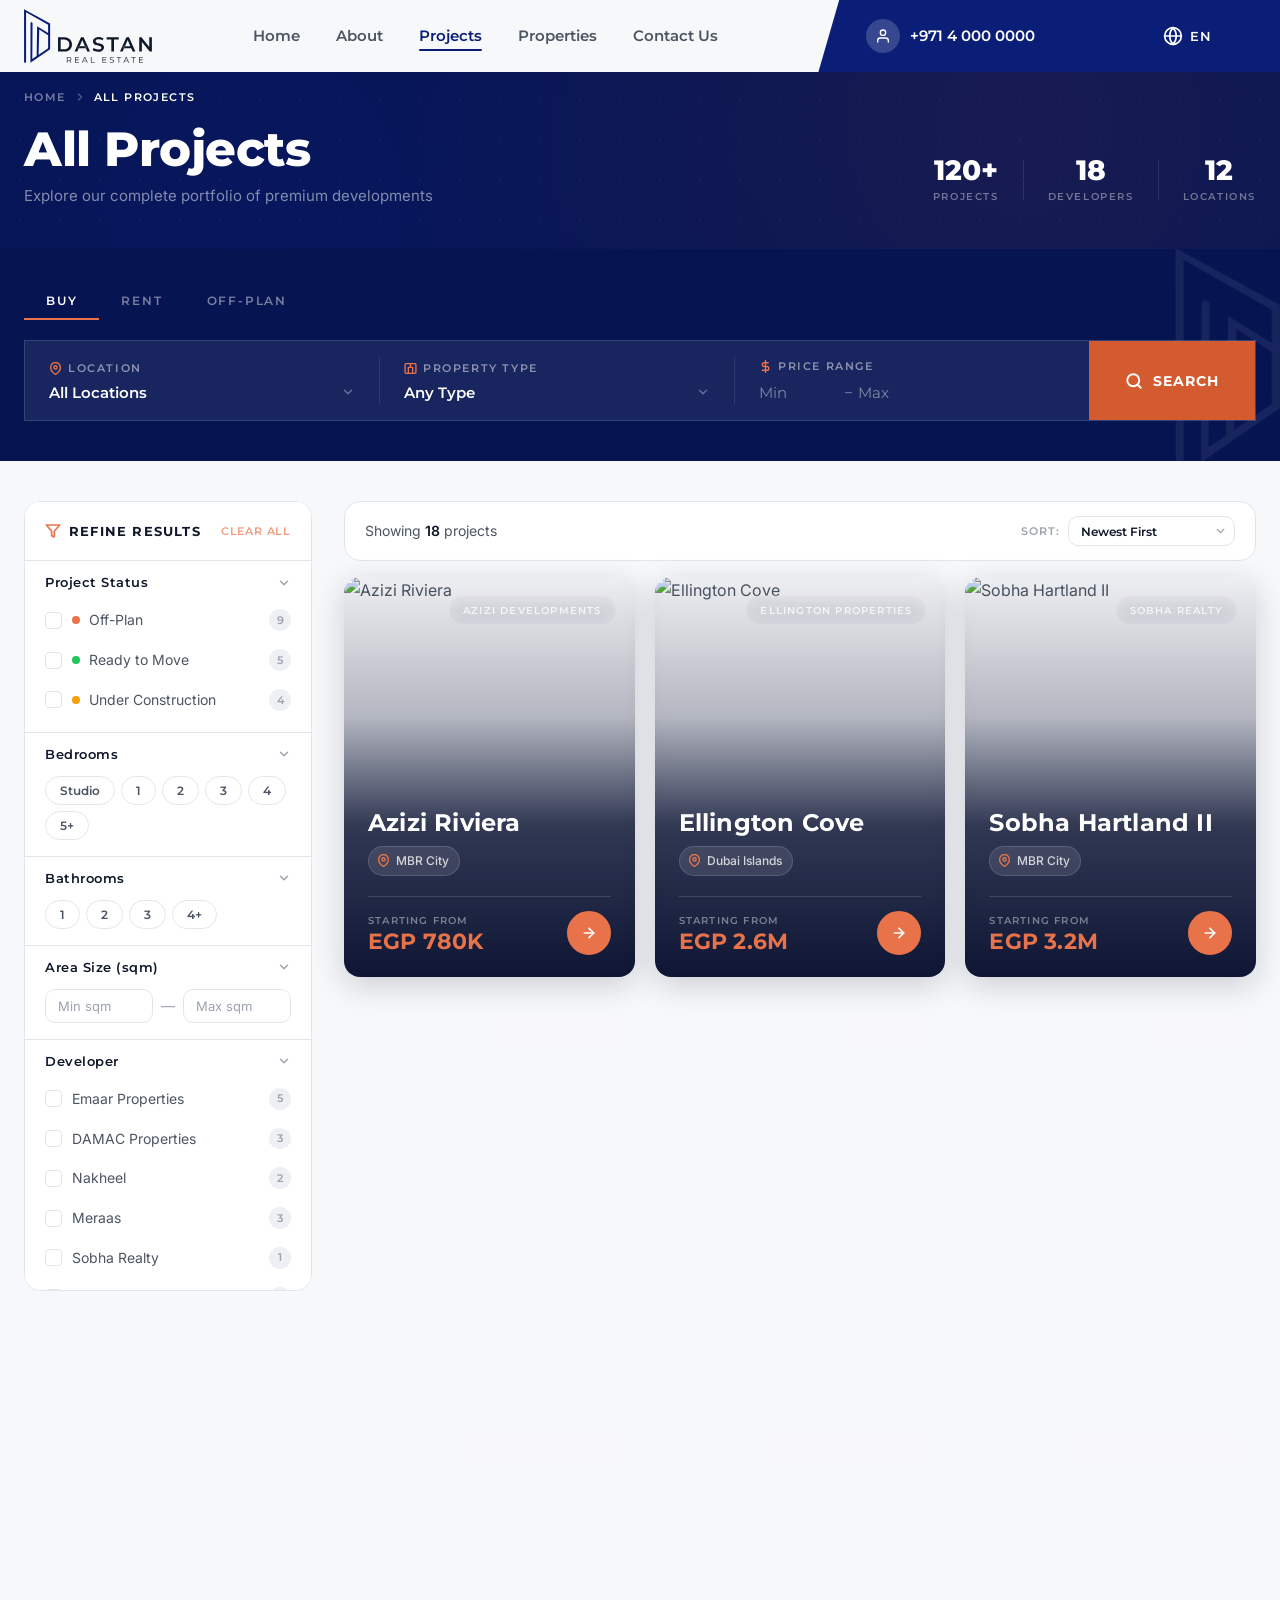
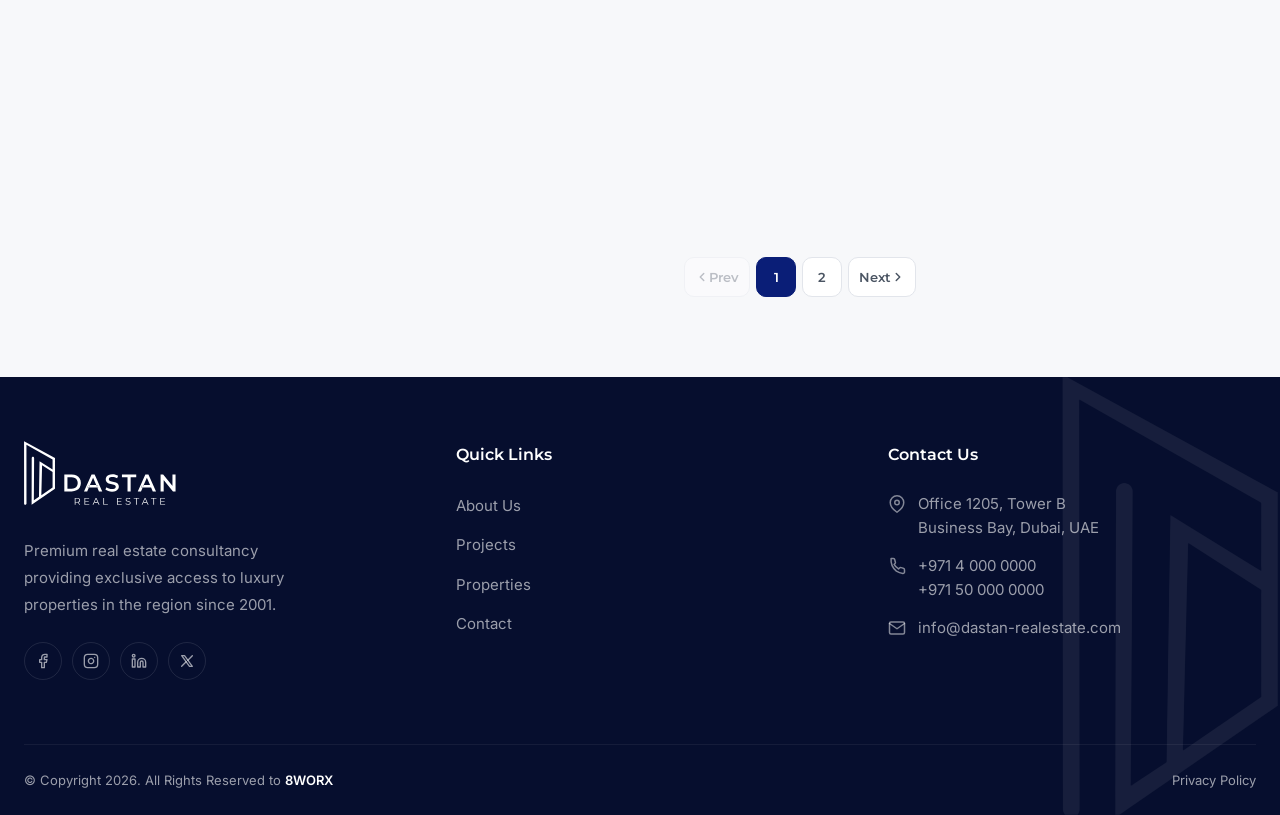
==== commit d8a411f9: "ui updates" ====
--- a/projects.html
+++ b/projects.html
@@ -21,7 +21,10 @@
     />
     <link rel="stylesheet" href="css/style.css" />
     <link rel="stylesheet" href="css/projects.css" />
-    <link rel="stylesheet" href="https://cdn.jsdelivr.net/npm/tom-select@2.3.1/dist/css/tom-select.min.css" />
+    <link
+      rel="stylesheet"
+      href="https://cdn.jsdelivr.net/npm/tom-select@2.3.1/dist/css/tom-select.min.css"
+    />
     <link rel="icon" type="image/svg+xml" href="assets/favicon.svg" />
   </head>
   <body class="projects-body">
@@ -140,9 +143,6 @@
               fill="currentColor"
             />
           </svg>
-          <div class="navbar__logo-watermark" aria-hidden="true">
-            <img src="assets/logo-pattern.png" alt="" />
-          </div>
         </a>
 
         <ul class="navbar__menu" id="navMenu">
@@ -366,7 +366,11 @@
             </div>
 
             <!-- Purpose — controlled by tabs, field hidden -->
-            <select id="filterPurpose" aria-label="Select purpose" style="display:none">
+            <select
+              id="filterPurpose"
+              aria-label="Select purpose"
+              style="display: none"
+            >
               <option value="buy">For Sale</option>
               <option value="rent">For Rent</option>
               <option value="offplan">Off-Plan</option>
@@ -1527,14 +1531,16 @@
     <script src="js/projects.js"></script>
     <script>
       document.addEventListener("DOMContentLoaded", function () {
-        document.querySelectorAll(".filter-banner__select").forEach(function (el) {
-          new TomSelect(el, {
-            create: false,
-            allowEmptyOption: true,
-            dropdownParent: "body",
-            dropdownClass: "ts-dropdown filter-banner-ts-dropdown",
+        document
+          .querySelectorAll(".filter-banner__select")
+          .forEach(function (el) {
+            new TomSelect(el, {
+              create: false,
+              allowEmptyOption: true,
+              dropdownParent: "body",
+              dropdownClass: "ts-dropdown filter-banner-ts-dropdown",
+            });
           });
-        });
       });
     </script>
   </body>
--- a/css/style.css
+++ b/css/style.css
@@ -1198,7 +1198,7 @@
   gap: 0.625rem;
   font-family: var(--font-heading);
   font-size: 0.875rem;
-  font-weight: var(--fw-semibold);
+  font-weight: var(--fw-bold);
   letter-spacing: 1px;
   text-transform: uppercase;
   color: #fff;
--- a/css/projects.css
+++ b/css/projects.css
@@ -80,14 +80,15 @@
   color: rgba(255, 255, 255, 0.45);
   text-decoration: none;
   transition: color var(--transition-fast);
+  cursor: pointer;
 }
 
 .page-header__crumb:hover {
-  color: var(--color-accent-light);
+  color: var(--color-white);
 }
 
 .page-header__crumb--active {
-  color: var(--color-accent);
+  color: var(--color-white);
 }
 
 .page-header__title {
@@ -124,7 +125,7 @@
   font-family: var(--font-heading);
   font-size: 1.75rem;
   font-weight: var(--fw-extrabold);
-  color: var(--color-accent);
+  color: var(--color-white);
   line-height: 1;
 }
 
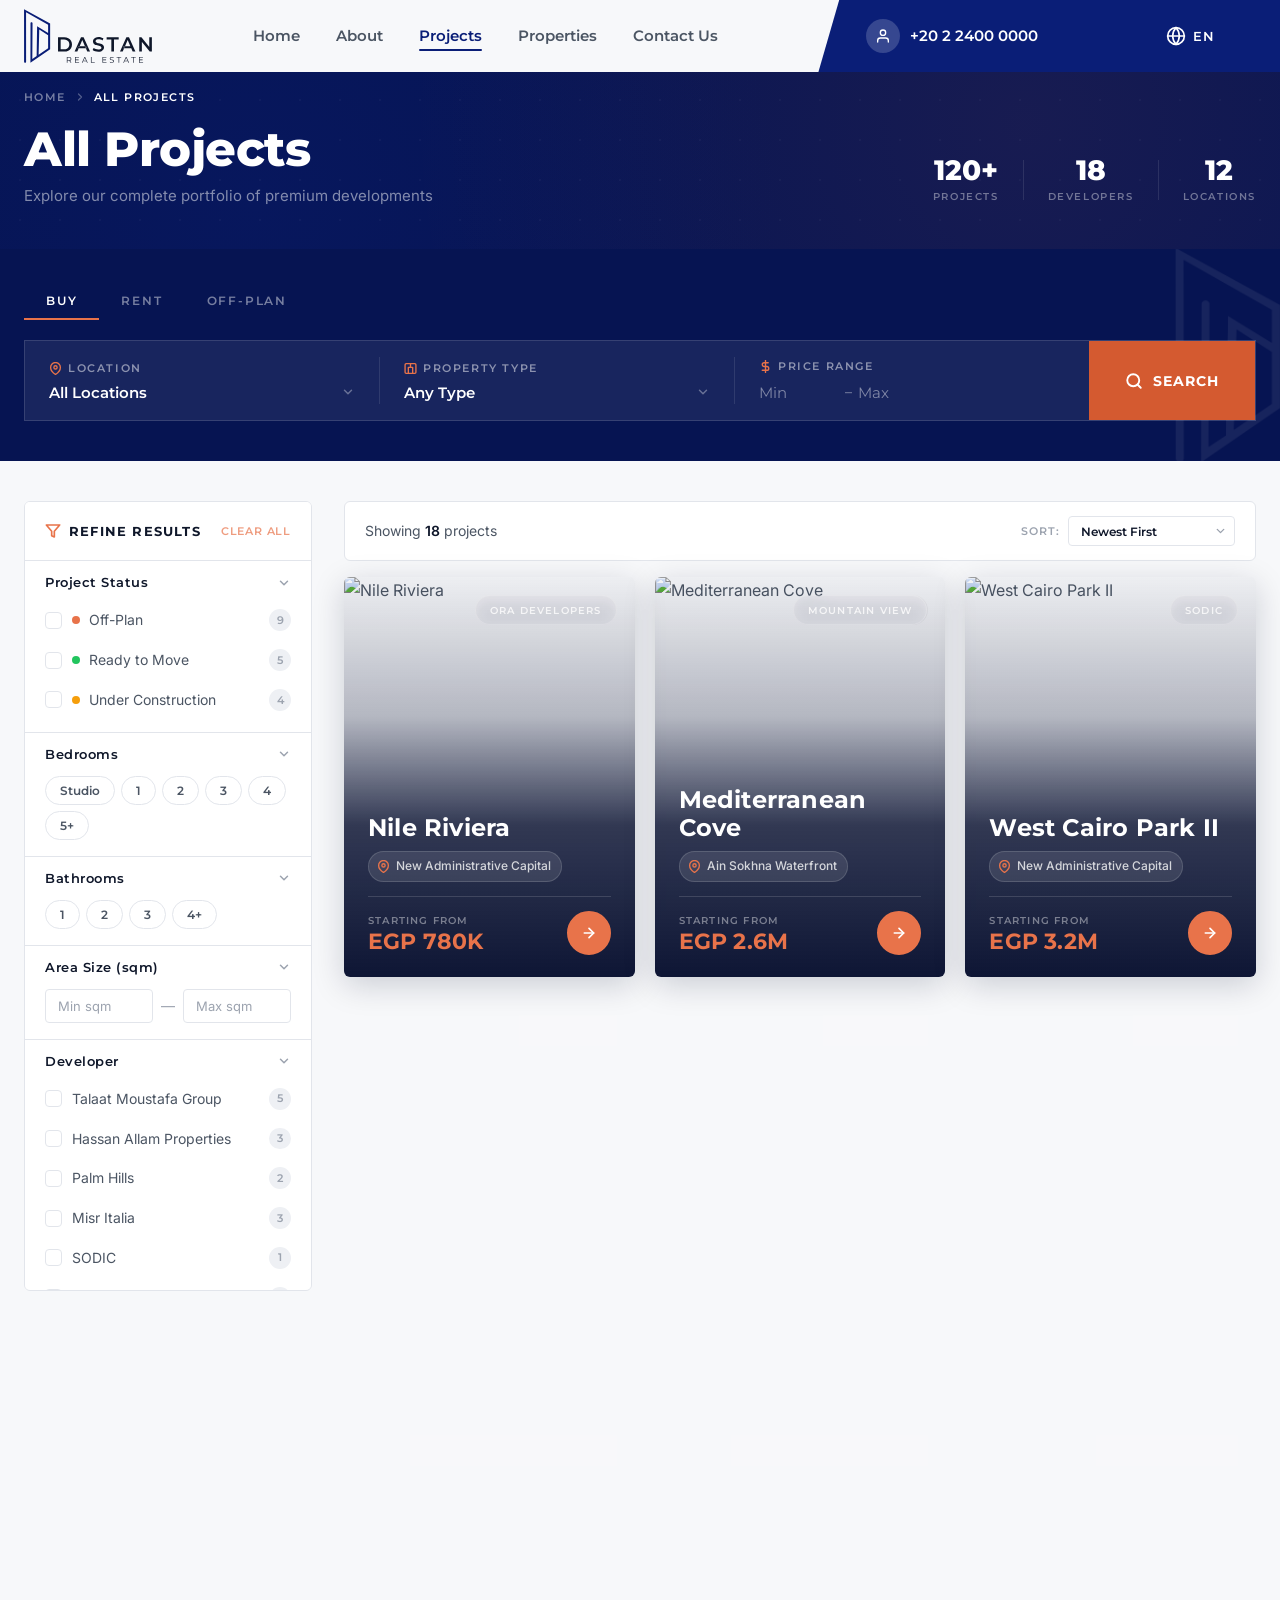
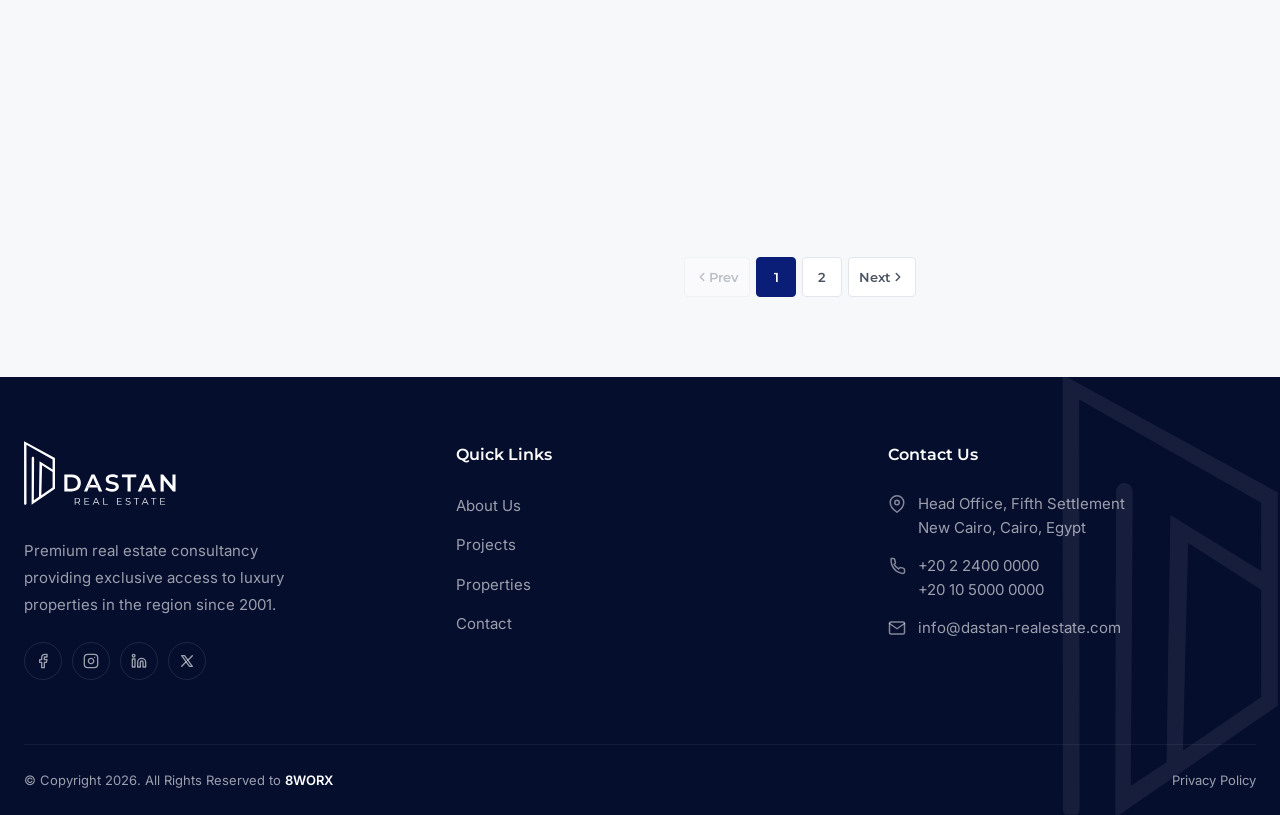
==== commit 3cced462: "Replace content" ====
--- a/projects.html
+++ b/projects.html
@@ -5,9 +5,9 @@
     <meta name="viewport" content="width=device-width, initial-scale=1.0" />
     <meta
       name="description"
-      content="Browse all Dastan Real Estate projects — filter by location, type, price, bedrooms, developer and more."
+      content="Browse all Dastan Real Estate Egypt projects — filter by location, type, price, bedrooms, developer and more."
     />
-    <title>All Projects — Dastan Real Estate</title>
+    <title>All Projects — Dastan Real Estate Egypt</title>
 
     <link rel="preconnect" href="https://fonts.googleapis.com" />
     <link rel="preconnect" href="https://fonts.gstatic.com" crossorigin />
@@ -162,7 +162,7 @@
         </ul>
 
         <div class="navbar__cta-group">
-          <a href="tel:+97140000000" class="navbar__phone">
+          <a href="tel:+20224000000" class="navbar__phone">
             <span class="navbar__phone-icon">
               <svg
                 xmlns="http://www.w3.org/2000/svg"
@@ -179,7 +179,7 @@
                 <circle cx="12" cy="7" r="4" />
               </svg>
             </span>
-            <span class="navbar__phone-num">+971 4 000 0000</span>
+            <span class="navbar__phone-num">+20 2 2400 0000</span>
           </a>
           <button
             class="navbar__lang"
@@ -337,16 +337,18 @@
                   aria-label="Select location"
                 >
                   <option value="">All Locations</option>
-                  <option value="dubai-marina">Dubai Marina</option>
-                  <option value="downtown">Downtown Dubai</option>
-                  <option value="palm">Palm Jumeirah</option>
-                  <option value="business-bay">Business Bay</option>
-                  <option value="jumeirah">Jumeirah</option>
-                  <option value="jvc">Jumeirah Village Circle</option>
-                  <option value="difc">DIFC</option>
-                  <option value="creek">Dubai Creek Harbour</option>
-                  <option value="hills">Dubai Hills Estate</option>
-                  <option value="meydan">Meydan City</option>
+                  <option value="dubai-marina">New Cairo</option>
+                  <option value="downtown">Downtown Cairo</option>
+                  <option value="palm">New Alamein Coast</option>
+                  <option value="business-bay">
+                    New Administrative Capital
+                  </option>
+                  <option value="jumeirah">Zamalek</option>
+                  <option value="jvc">Mehwar Road District</option>
+                  <option value="difc">Smart Village</option>
+                  <option value="creek">Nile Corniche District</option>
+                  <option value="hills">Mostakbal City</option>
+                  <option value="meydan">New Capital District</option>
                 </select>
                 <svg
                   class="filter-banner__chevron"
@@ -761,7 +763,7 @@
                     class="adv-filter"
                   />
                   <span class="filter-check__box"></span>
-                  Emaar Properties
+                  Talaat Moustafa Group
                   <span class="filter-check__count">5</span>
                 </label>
                 <label class="filter-check">
@@ -772,7 +774,7 @@
                     class="adv-filter"
                   />
                   <span class="filter-check__box"></span>
-                  DAMAC Properties
+                  Hassan Allam Properties
                   <span class="filter-check__count">3</span>
                 </label>
                 <label class="filter-check">
@@ -783,7 +785,7 @@
                     class="adv-filter"
                   />
                   <span class="filter-check__box"></span>
-                  Nakheel
+                  Palm Hills
                   <span class="filter-check__count">2</span>
                 </label>
                 <label class="filter-check">
@@ -794,7 +796,7 @@
                     class="adv-filter"
                   />
                   <span class="filter-check__box"></span>
-                  Meraas
+                  Misr Italia
                   <span class="filter-check__count">3</span>
                 </label>
                 <label class="filter-check">
@@ -805,7 +807,7 @@
                     class="adv-filter"
                   />
                   <span class="filter-check__box"></span>
-                  Sobha Realty
+                  SODIC
                   <span class="filter-check__count">1</span>
                 </label>
                 <label class="filter-check">
@@ -816,7 +818,7 @@
                     class="adv-filter"
                   />
                   <span class="filter-check__box"></span>
-                  Azizi Developments
+                  Ora Developers
                   <span class="filter-check__count">2</span>
                 </label>
                 <label class="filter-check">
@@ -827,7 +829,7 @@
                     class="adv-filter"
                   />
                   <span class="filter-check__box"></span>
-                  Ellington Properties
+                  Mountain View
                   <span class="filter-check__count">1</span>
                 </label>
               </div>
@@ -1469,7 +1471,7 @@
                 <circle cx="12" cy="10" r="3" />
               </svg>
               <p class="footer__contact-text">
-                Office 1205, Tower B<br />Business Bay, Dubai, UAE
+                Head Office, Fifth Settlement<br />New Cairo, Cairo, Egypt
               </p>
             </div>
             <div class="footer__contact-item">
@@ -1488,7 +1490,7 @@
                 />
               </svg>
               <p class="footer__contact-text">
-                +971 4 000 0000<br />+971 50 000 0000
+                +20 2 2400 0000<br />+20 10 5000 0000
               </p>
             </div>
             <div class="footer__contact-item">
--- a/css/style.css
+++ b/css/style.css
@@ -59,10 +59,10 @@
 
   /* Layout */
   --container-max: 1400px;
-  --radius-sm: 6px;
-  --radius-md: 10px;
-  --radius-lg: 16px;
-  --radius-xl: 20px;
+  --radius-sm: 2px;
+  --radius-md: 4px;
+  --radius-lg: 6px;
+  --radius-xl: 8px;
   --radius-full: 9999px;
 
   /* Shadows */
@@ -276,7 +276,7 @@
   font-weight: var(--fw-semibold);
   font-size: 0.9375rem;
   padding: 0.875rem 2rem;
-  border-radius: var(--radius-sm);
+  border-radius: var(--radius-md);
   transition: all var(--transition-base);
   position: relative;
   overflow: hidden;
@@ -371,7 +371,7 @@
 }
 
 .navbar--scrolled {
-  box-shadow: 0 2px 24px rgba(0, 0, 0, 0.06);
+  box-shadow: none;
 }
 
 .navbar__inner {
@@ -1431,6 +1431,127 @@
 }
 
 /* ============================================
+   ABOUT — D-Mark Animation Scene
+   ============================================ */
+.about__mark-scene {
+  position: relative;
+  height: 460px;
+  display: flex;
+  align-items: center;
+  justify-content: center;
+  perspective: 1200px;
+  overflow: visible;
+}
+
+.about__mark-glow {
+  position: absolute;
+  inset: -30px;
+  background: radial-gradient(
+    ellipse 80% 70% at 60% 45%,
+    rgba(10, 30, 119, 0.09) 0%,
+    rgba(232, 115, 74, 0.05) 55%,
+    transparent 78%
+  );
+  pointer-events: none;
+  filter: blur(24px);
+}
+
+.about__mark-3d {
+  position: relative;
+  width: 224px;
+  transform-style: preserve-3d;
+  will-change: transform;
+}
+
+.about__mark-svg {
+  width: 100%;
+  height: auto;
+  display: block;
+}
+
+/* Floating accent particles */
+.about__mark-particle {
+  position: absolute;
+  border-radius: 50%;
+  pointer-events: none;
+}
+.about__mark-particle--1 {
+  width: 8px;
+  height: 8px;
+  top: 10%;
+  right: -20px;
+  background: var(--color-accent);
+}
+.about__mark-particle--2 {
+  width: 5px;
+  height: 5px;
+  top: 42%;
+  left: -18px;
+  background: var(--color-primary);
+}
+.about__mark-particle--3 {
+  width: 7px;
+  height: 7px;
+  bottom: 16%;
+  right: -24px;
+  background: var(--color-accent);
+}
+.about__mark-particle--4 {
+  width: 4px;
+  height: 4px;
+  top: 26%;
+  right: -36px;
+  background: var(--color-primary);
+  opacity: 0.6;
+}
+
+/* Experience badge — floats bottom-right of the mark */
+.about__mark-badge {
+  position: absolute;
+  bottom: 20px;
+  right: -88px;
+  background: var(--color-white);
+  padding: 0.7rem 0.9rem;
+  border-radius: var(--radius-lg);
+  box-shadow: 0 8px 32px rgba(10, 30, 119, 0.14);
+  display: flex;
+  align-items: center;
+  gap: 0.6rem;
+  white-space: nowrap;
+  z-index: 10;
+}
+.about__mark-badge-icon {
+  width: 36px;
+  height: 36px;
+  min-width: 36px;
+  background: #eef1fb;
+  border-radius: var(--radius-md);
+  display: flex;
+  align-items: center;
+  justify-content: center;
+  color: var(--color-primary);
+}
+.about__mark-badge-body {
+  display: flex;
+  flex-direction: column;
+  gap: 0.1rem;
+}
+.about__mark-badge-num {
+  font-family: var(--font-heading);
+  font-size: 1.125rem;
+  font-weight: 800;
+  color: var(--color-heading);
+  line-height: 1.1;
+}
+.about__mark-badge-label {
+  font-size: 0.6875rem;
+  font-weight: 500;
+  color: var(--color-dark-gray);
+  text-transform: uppercase;
+  letter-spacing: 0.04em;
+}
+
+/* ============================================
    PROJECTS SLIDER — Card without bg image
    ============================================ */
 .projects {
@@ -1638,6 +1759,7 @@
   border: 1px solid rgba(255, 255, 255, 0.14);
   padding: 0.25rem 0.625rem 0.25rem 0.5rem;
   border-radius: var(--radius-full);
+  margin-bottom: 0.9rem;
 }
 
 .project-card__location svg {
@@ -1656,7 +1778,6 @@
   display: flex;
   align-items: center;
   gap: 0.5rem;
-  margin-bottom: 1.25rem;
   flex-wrap: wrap;
 }
 
@@ -1831,9 +1952,11 @@
 /* Property Card */
 .property-card {
   background: var(--color-white);
-  border-radius: 12px;
+  border-radius: var(--radius-lg);
   overflow: hidden;
   border: 1px solid rgba(255, 255, 255, 0.26);
+  display: flex;
+  flex-direction: column;
   transition:
     transform 0.55s var(--ease-out),
     box-shadow 0.55s var(--ease-out),
@@ -1845,6 +1968,12 @@
   position: relative;
   height: 225px;
   overflow: hidden;
+}
+
+.property-card__image a.property-card__img-link {
+  display: block;
+  width: 100%;
+  height: 100%;
 }
 
 .property-card__image img {
@@ -1910,6 +2039,9 @@
 
 .property-card__body {
   padding: 1.25rem;
+  flex: 1;
+  display: flex;
+  flex-direction: column;
 }
 
 .property-card__price {
@@ -1918,12 +2050,6 @@
   font-weight: var(--fw-bold);
   color: var(--color-primary);
   margin-bottom: 0.25rem;
-}
-
-.property-card__price span {
-  font-size: 0.8125rem;
-  font-weight: var(--fw-semibold);
-  color: var(--color-dark-gray);
 }
 
 .property-card__title {
@@ -1933,6 +2059,15 @@
   color: var(--color-heading);
   line-height: 1.3;
   margin-bottom: 0.375rem;
+}
+
+.property-card__title-link {
+  color: inherit;
+  transition: color 0.2s;
+}
+
+.property-card__title-link:hover {
+  color: var(--color-primary);
 }
 
 .property-card__address {
@@ -2769,6 +2904,16 @@
   .about__images {
     height: 350px;
     max-width: 480px;
+  }
+  .about__mark-scene {
+    height: 350px;
+    max-width: 480px;
+  }
+  .about__mark-3d {
+    width: 185px;
+  }
+  .about__mark-badge {
+    right: -70px;
   }
   .about__content {
     padding-left: 0;
@@ -2914,6 +3059,19 @@
   .about__images {
     height: 280px;
   }
+  .about__mark-scene {
+    height: 280px;
+  }
+  .about__mark-3d {
+    width: 150px;
+  }
+  .about__mark-badge {
+    right: -60px;
+    padding: 0.5rem 0.7rem;
+  }
+  .about__mark-badge-num {
+    font-size: 0.9375rem;
+  }
   .about__features {
     grid-template-columns: 1fr;
   }
@@ -2985,6 +3143,15 @@
   }
   .about__images {
     height: 220px;
+  }
+  .about__mark-scene {
+    height: 250px;
+  }
+  .about__mark-3d {
+    width: 132px;
+  }
+  .about__mark-badge {
+    display: none;
   }
   .footer__watermark {
     width: 160px;
@@ -3055,7 +3222,17 @@
   box-shadow: var(--shadow-card);
   display: flex;
   flex-direction: column;
-  height: 100%;
+  width: 100%;
+  flex: 1;
+}
+
+#blogsSwiper .swiper-wrapper {
+  align-items: stretch;
+}
+
+#blogsSwiper .swiper-slide {
+  height: auto;
+  display: flex;
 }
 
 .blog-card__img-wrap {
@@ -3155,7 +3332,6 @@
   color: var(--color-dark-gray);
   line-height: 1.65;
   margin: 0;
-  flex: 1;
   display: -webkit-box;
   -webkit-line-clamp: 3;
   -webkit-box-orient: vertical;
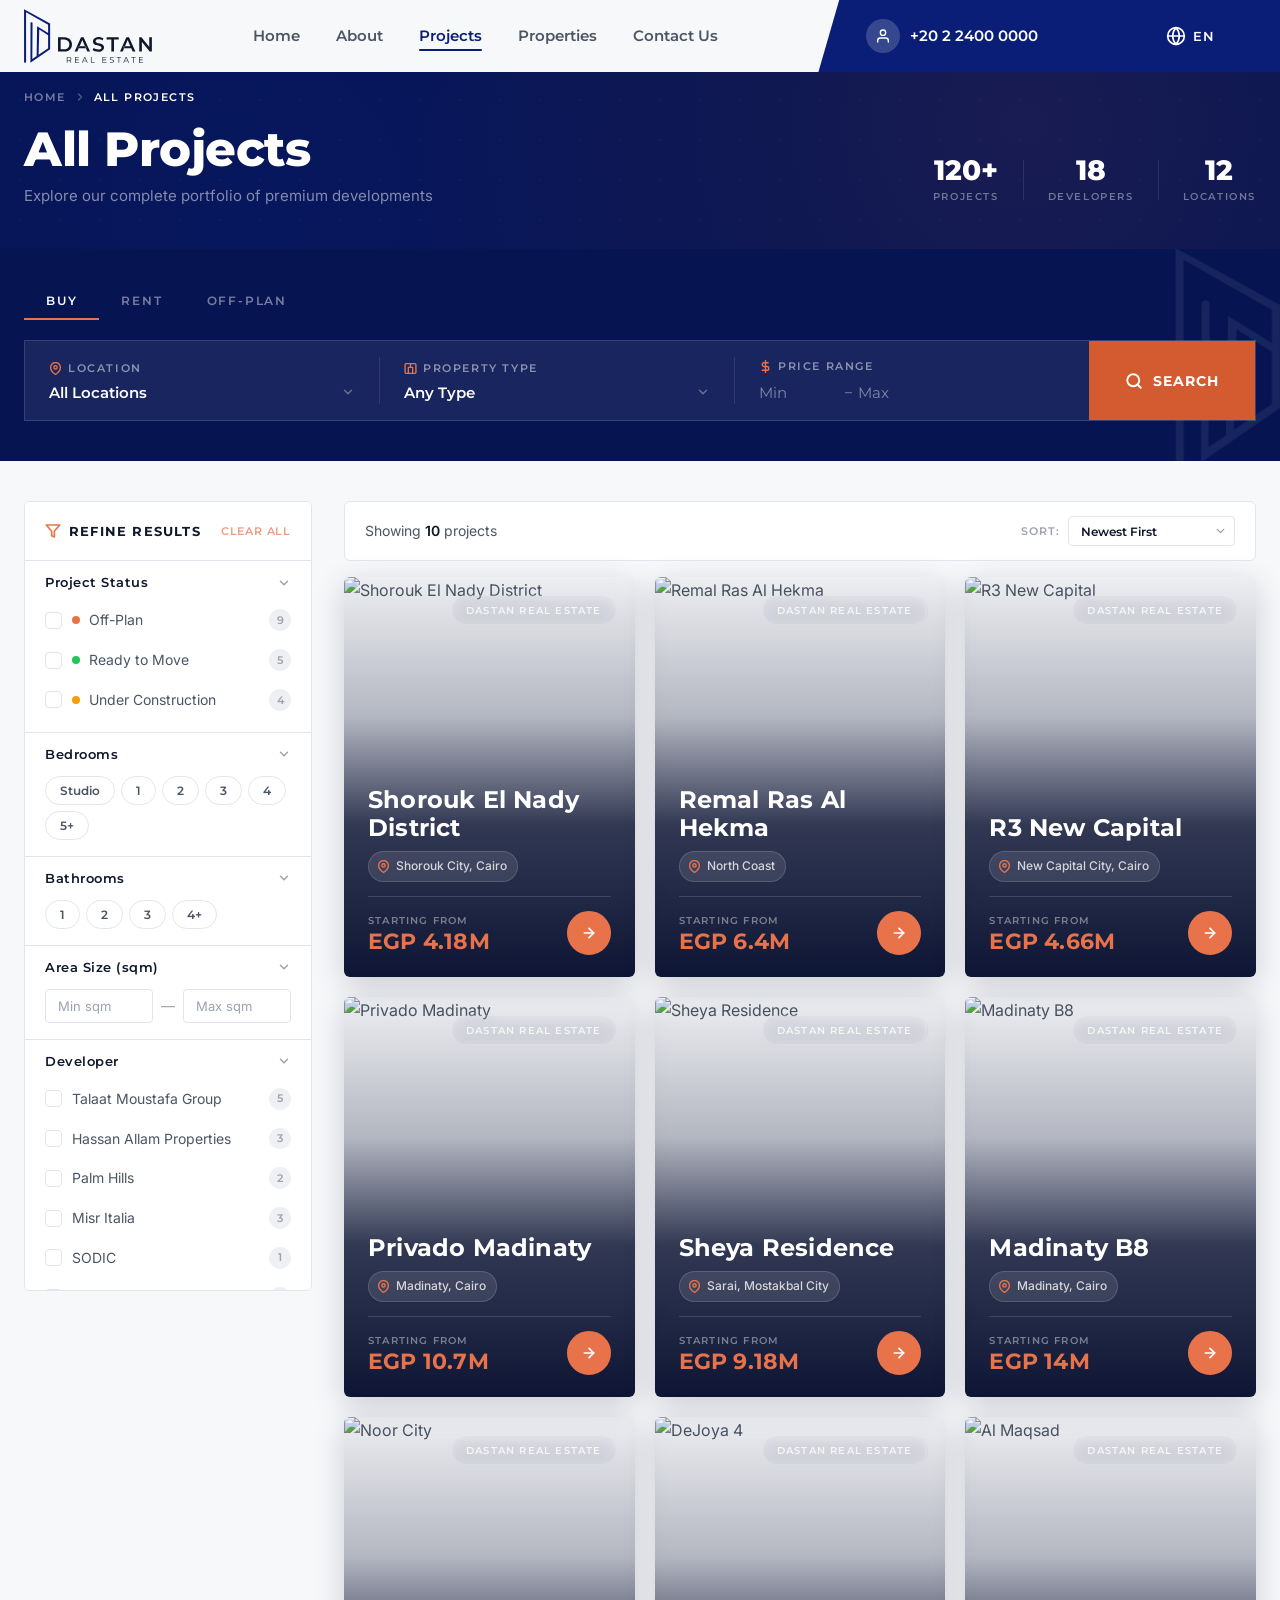
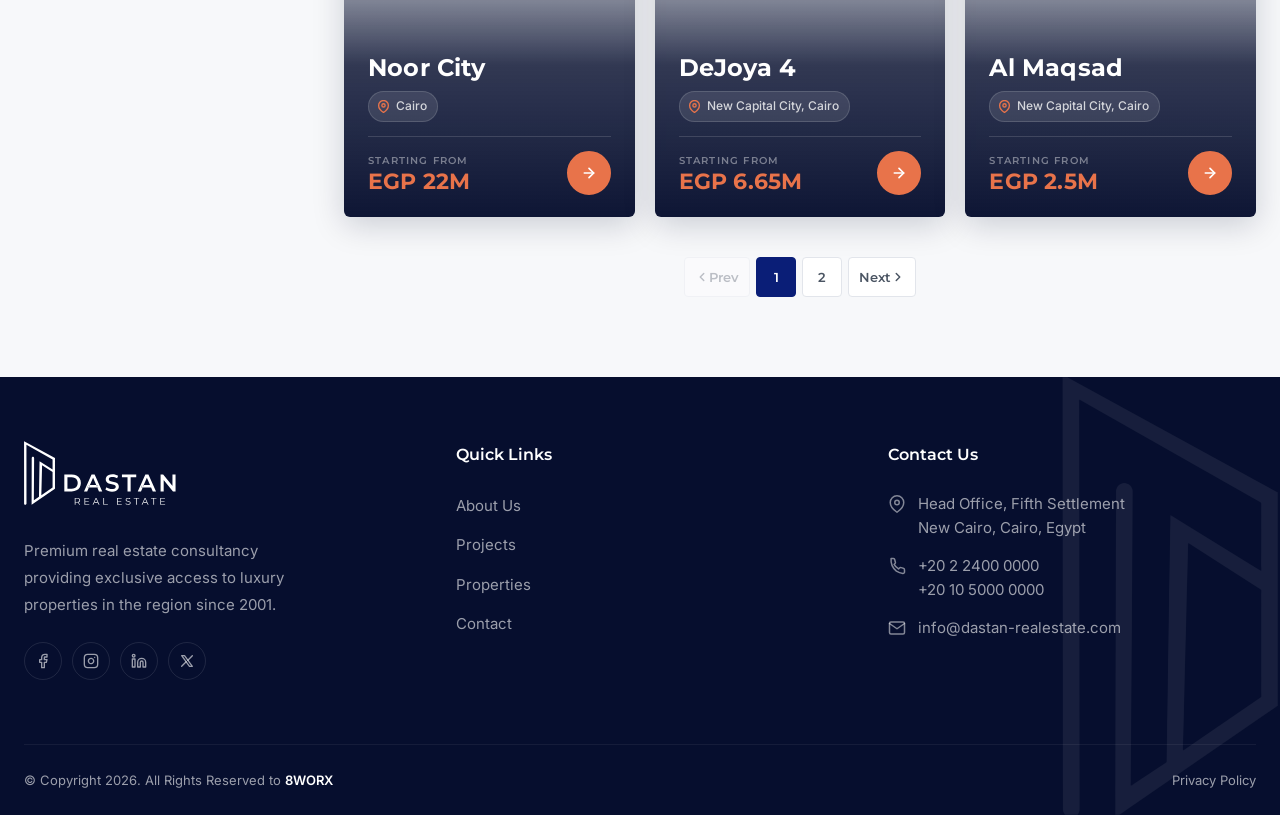
==== commit 8cd3adbd: "fix drop down issue" ====
--- a/projects.html
+++ b/projects.html
@@ -1536,12 +1536,24 @@
         document
           .querySelectorAll(".filter-banner__select")
           .forEach(function (el) {
-            new TomSelect(el, {
+            var ts = new TomSelect(el, {
               create: false,
               allowEmptyOption: true,
               dropdownParent: "body",
               dropdownClass: "ts-dropdown filter-banner-ts-dropdown",
             });
+            var chevron = ts.wrapper.nextElementSibling;
+            if (chevron) {
+              chevron.addEventListener("mousedown", function (e) {
+                e.preventDefault();
+                e.stopPropagation();
+                if (ts.isOpen) {
+                  ts.close();
+                } else {
+                  ts.open();
+                }
+              });
+            }
           });
       });
     </script>
--- a/css/style.css
+++ b/css/style.css
@@ -1169,7 +1169,8 @@
   top: 50%;
   transform: translateY(-50%);
   color: rgba(255, 255, 255, 0.35);
-  pointer-events: none;
+  pointer-events: auto;
+  cursor: pointer;
   flex-shrink: 0;
   transition:
     transform var(--transition-fast),
@@ -3486,7 +3487,7 @@
 /* Rotate chevron when dropdown open */
 .filter-banner__select-wrap
   .ts-wrapper.dropdown-active
-  .filter-banner__chevron {
+  + .filter-banner__chevron {
   color: var(--color-accent);
   transform: translateY(-50%) rotate(180deg);
 }
